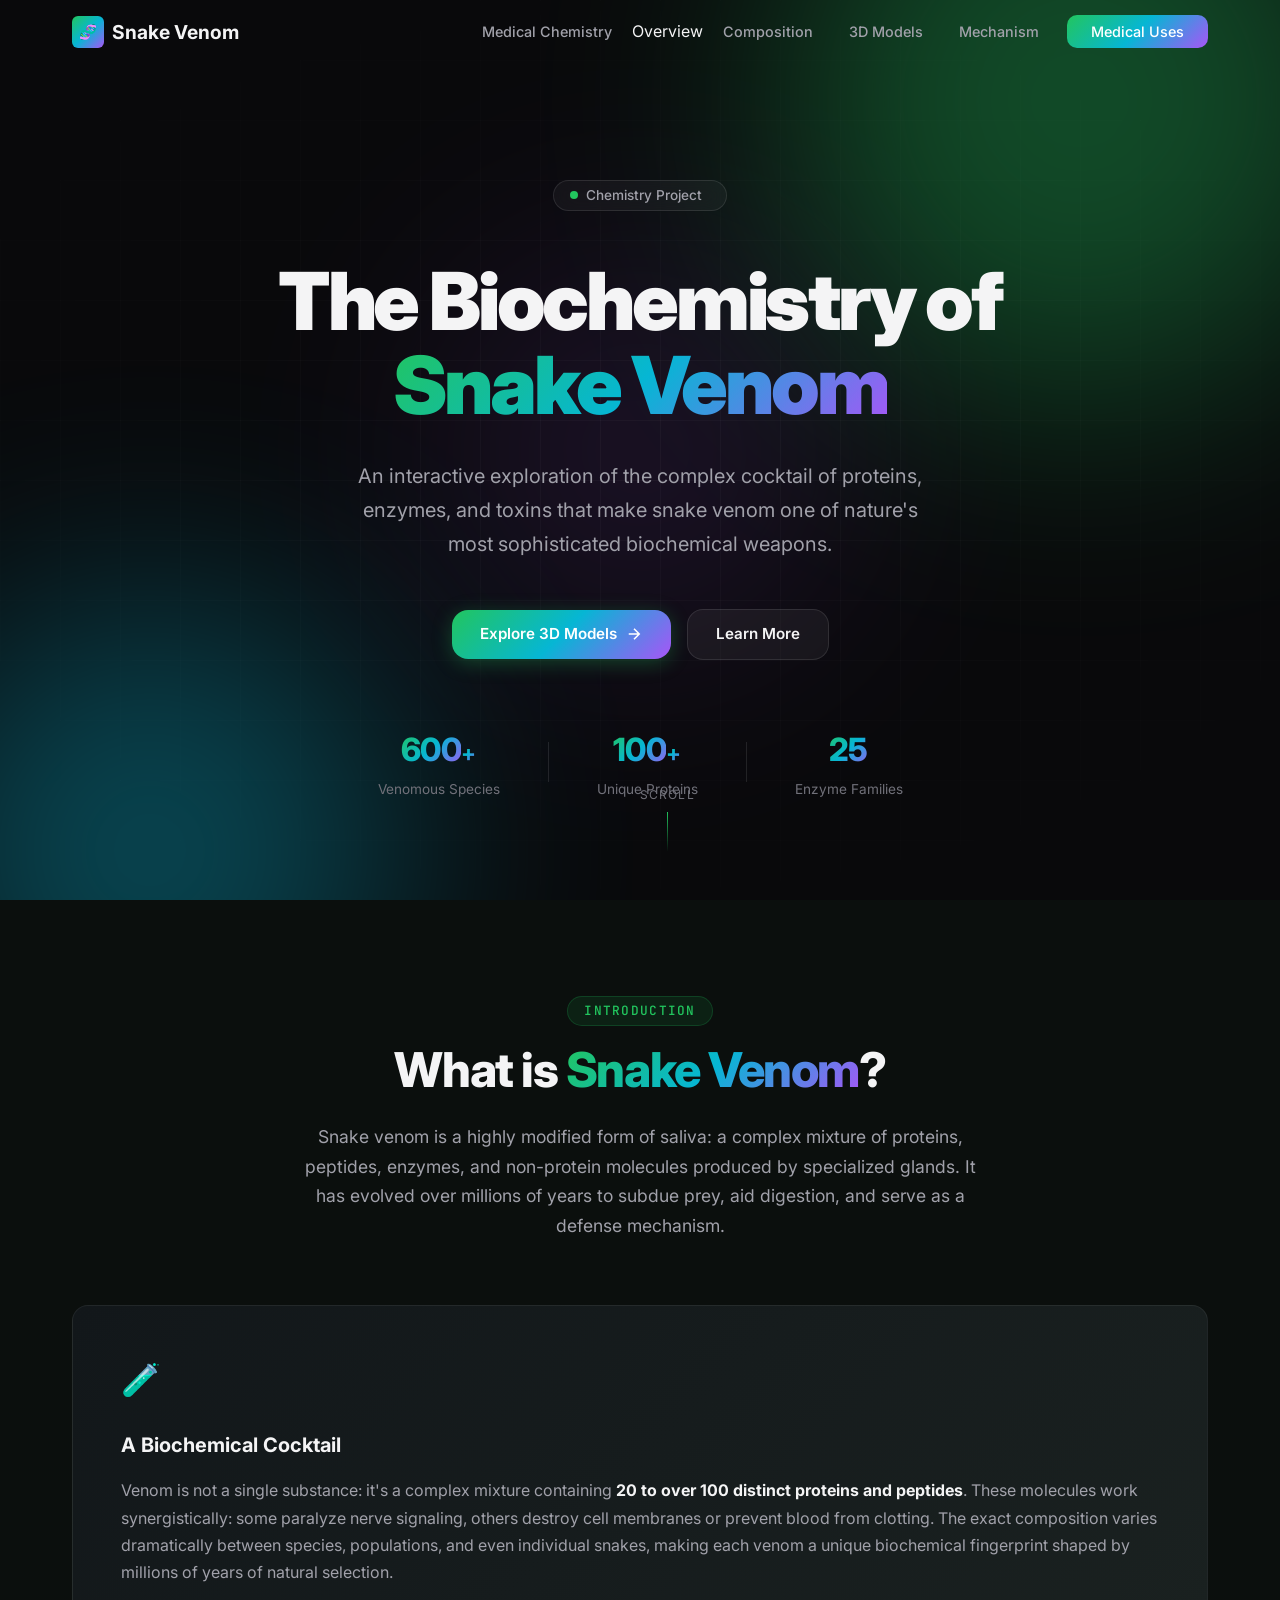
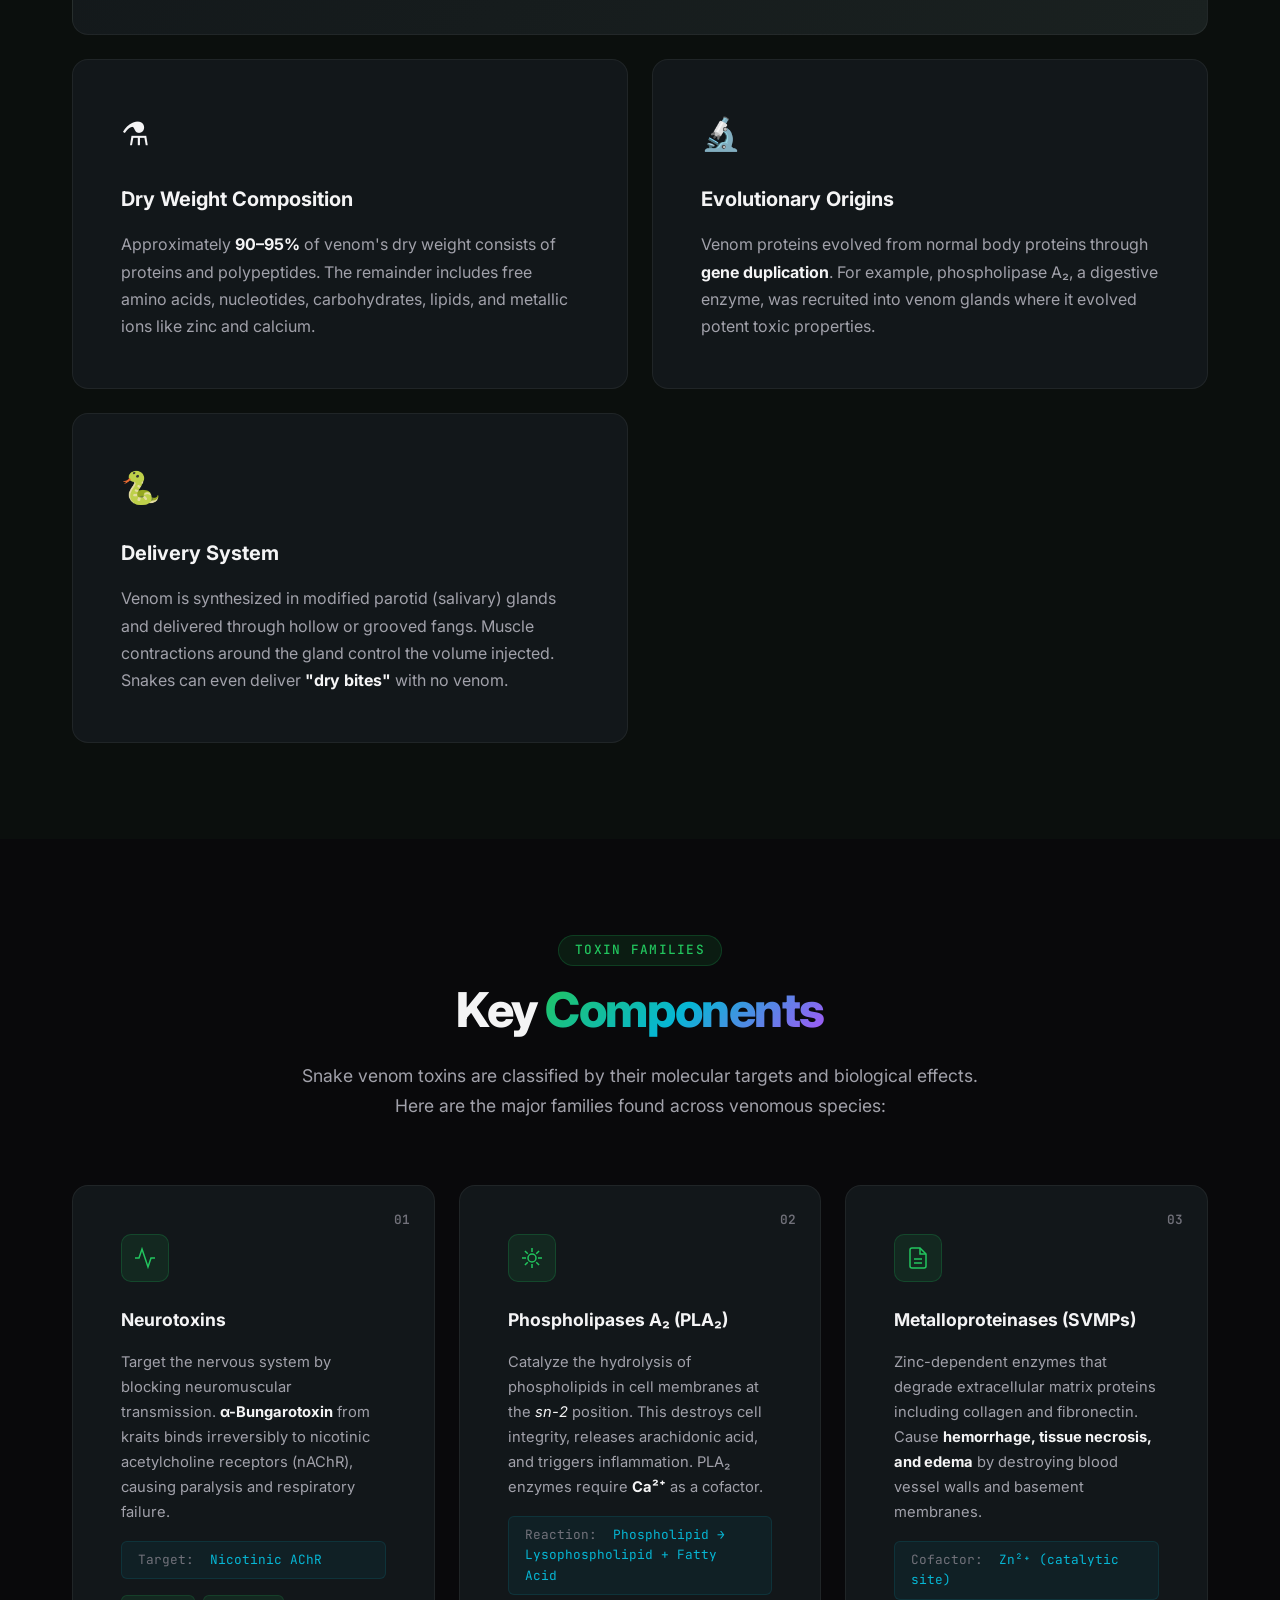
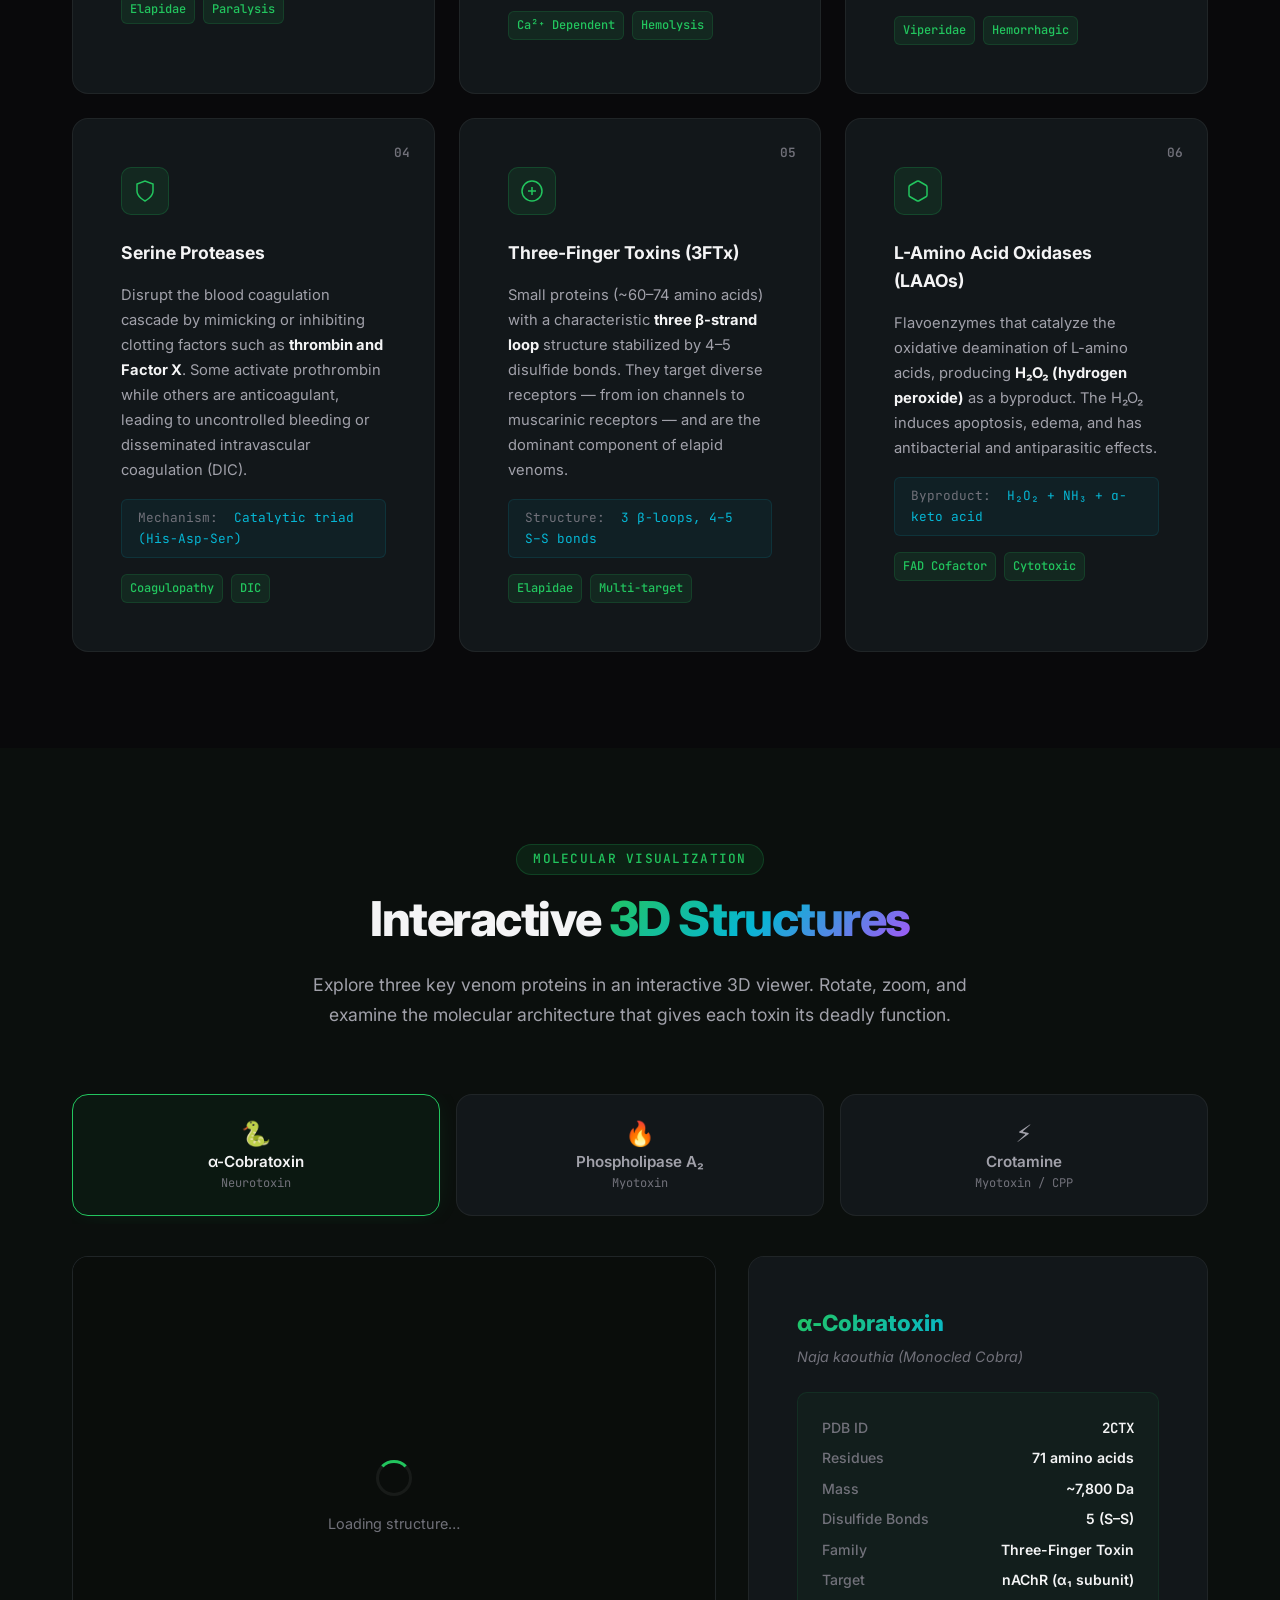
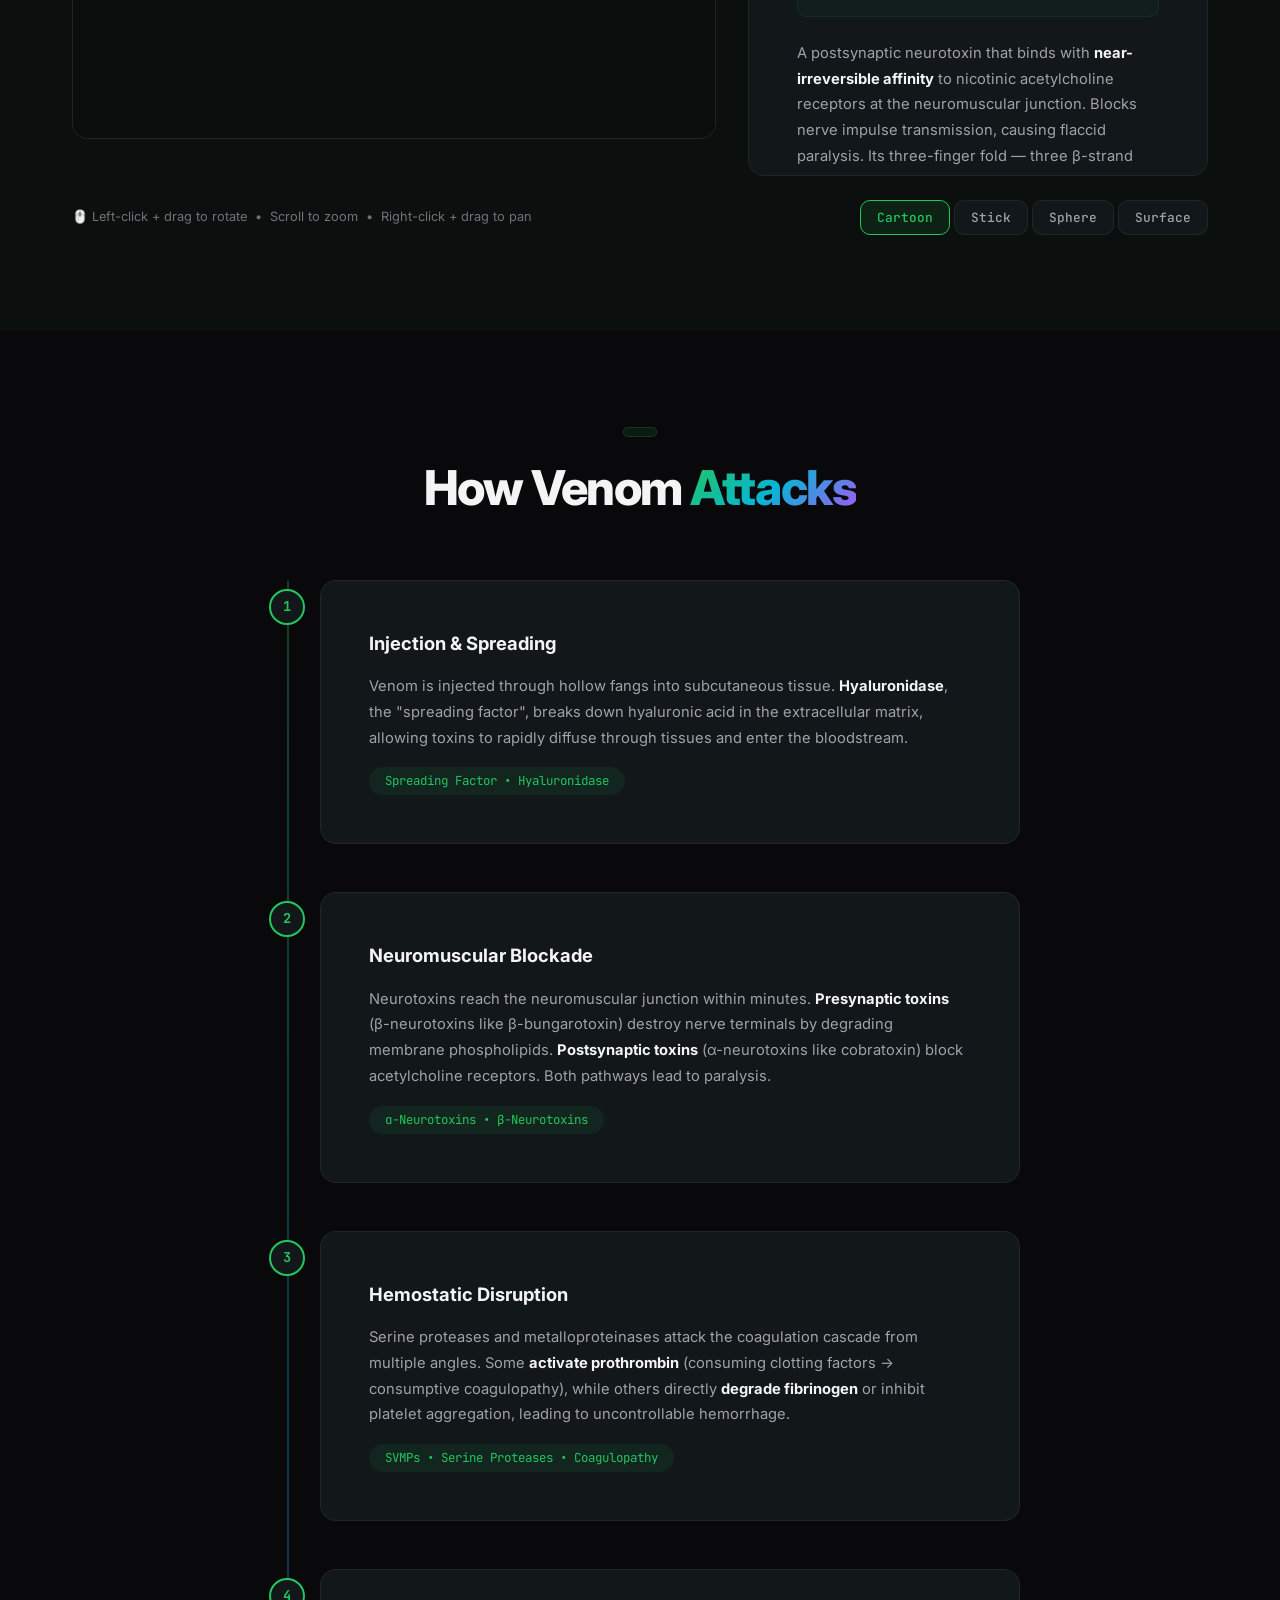
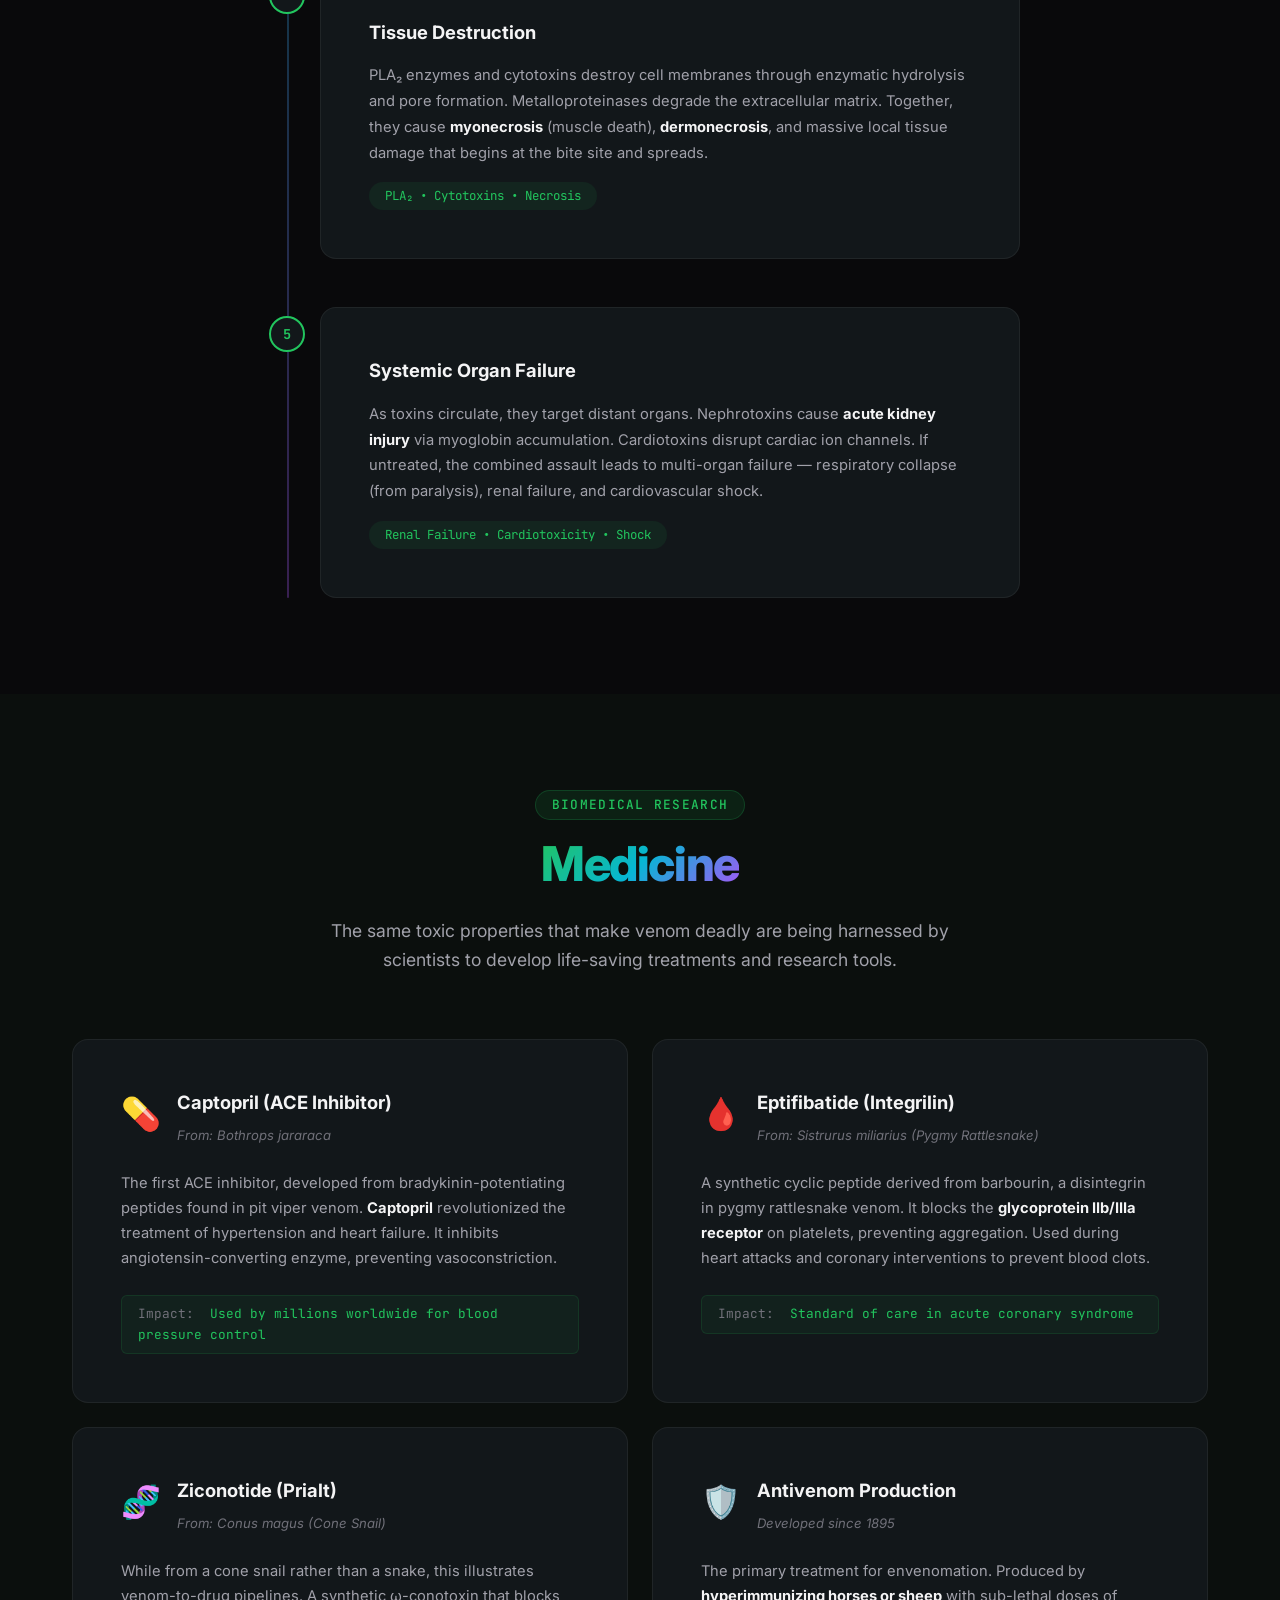
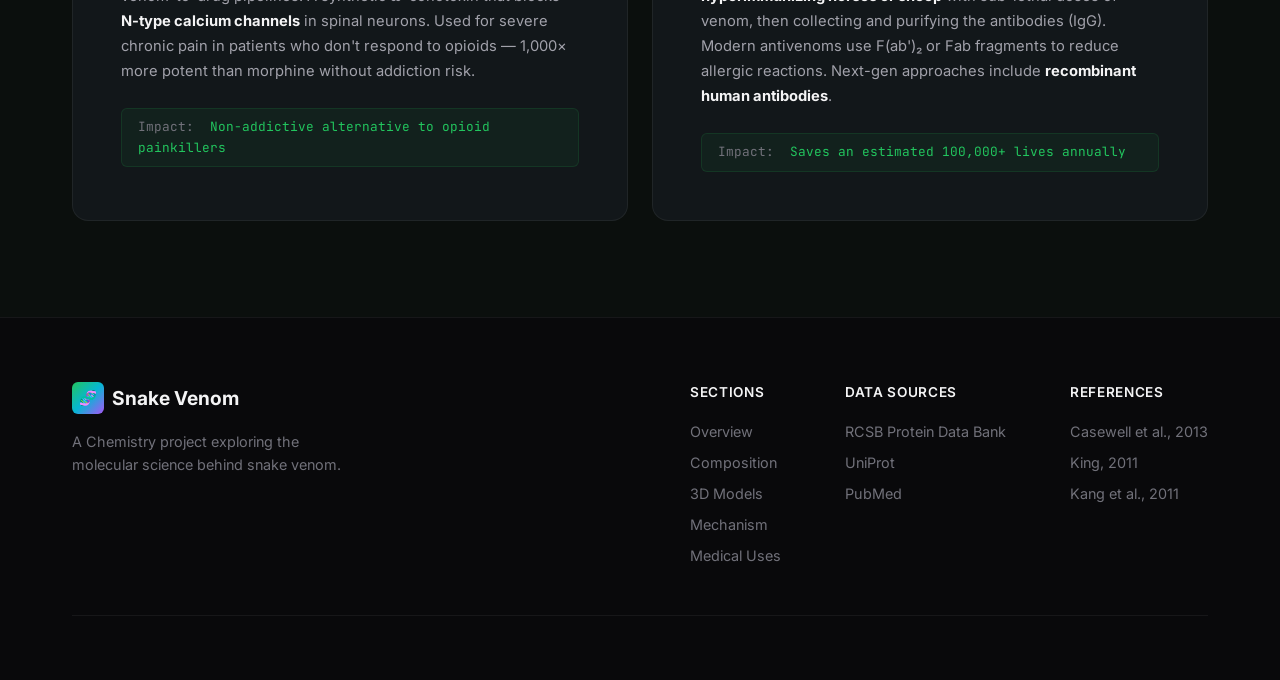
==== index.html @ 0970194c "Fix duplicate Overview link in navigation" ====
<!DOCTYPE html>
<html lang="en">
<head>
  <meta charset="UTF-8" />
  <meta name="viewport" content="width=device-width, initial-scale=1.0" />
  <title>Snake Venom — Biochemistry &amp; Molecular Structures</title>
  <meta name="description" content="An interactive chemistry showcase exploring the biochemistry, molecular structures, and medical applications of snake venom." />
  <link rel="preconnect" href="https://fonts.googleapis.com" />
  <link rel="preconnect" href="https://fonts.gstatic.com" crossorigin />
  <link href="https://fonts.googleapis.com/css2?family=Inter:wght@300;400;500;600;700;800;900&family=JetBrains+Mono:wght@400;500;600&display=swap" rel="stylesheet" />
  <link rel="stylesheet" href="styles.css" />
  <!-- 3Dmol.js for interactive molecular visualization -->
  <script src="https://3Dmol.org/build/3Dmol-min.js"></script>
</head>
<body>
  <!-- ======================== NAV ======================== -->
  <nav id="main-nav" class="nav">
    <div class="nav__inner container">
      <a href="#" class="nav__logo" id="nav-logo">
        <span class="nav__logo-icon">🧬</span>
        <span class="nav__logo-text">Snake Venom</span>
      </a>
      <ul class="nav__links" id="nav-links">
        <li><a href="medical.html" class="nav__link">Medical Chemistry</a></li>
        <li><a href="index.html">Overview</a></li>
        <li><a href="index.html/#composition" class="nav__link">Composition</a></li>
        <li><a href="index.html/#models" class="nav__link">3D Models</a></li>
        <li><a href="index.html/#mechanism" class="nav__link">Mechanism</a></li>
        <li><a href="index.html/#medicine" class="nav__link nav__link--cta">Medical Uses</a></li>
      </ul>
      <button class="nav__toggle" id="nav-toggle" aria-label="Toggle navigation">
        <span></span><span></span><span></span>
      </button>
    </div>
  </nav>

  <!-- ======================== HERO ======================== -->
  <header id="hero" class="hero">
    <div class="hero__bg">
      <div class="hero__orb hero__orb--1"></div>
      <div class="hero__orb hero__orb--2"></div>
      <div class="hero__orb hero__orb--3"></div>
      <div class="hero__grid"></div>
    </div>
    <div class="hero__content container">
      <div class="hero__badge" id="hero-badge">
        <span class="hero__badge-dot"></span>
        Chemistry Project
      </div>
      <h1 class="hero__title" id="hero-title">
        The Biochemistry of<br />
        <span class="hero__title--gradient">Snake Venom</span>
      </h1>
      <p class="hero__subtitle" id="hero-subtitle">
        An interactive exploration of the complex cocktail of proteins, enzymes, and toxins that make snake venom one of nature's most sophisticated biochemical weapons.
      </p>
      <div class="hero__actions" id="hero-actions">
        <a href="#models" class="btn btn--primary" id="hero-cta-primary">
          Explore 3D Models
          <svg class="btn__icon" viewBox="0 0 24 24" fill="none" stroke="currentColor" stroke-width="2"><path d="M5 12h14M12 5l7 7-7 7"/></svg>
        </a>
        <a href="#overview" class="btn btn--glass" id="hero-cta-secondary">
          Learn More
        </a>
      </div>
      <div class="hero__stats" id="hero-stats">
        <div class="hero__stat">
          <span class="hero__stat-value" data-count="600">0</span><span class="hero__stat-suffix">+</span>
          <span class="hero__stat-label">Venomous Species</span>
        </div>
        <div class="hero__stat-divider"></div>
        <div class="hero__stat">
          <span class="hero__stat-value" data-count="100">0</span><span class="hero__stat-suffix">+</span>
          <span class="hero__stat-label">Unique Proteins</span>
        </div>
        <div class="hero__stat-divider"></div>
        <div class="hero__stat">
          <span class="hero__stat-value" data-count="25">0</span>
          <span class="hero__stat-label">Enzyme Families</span>
        </div>
      </div>
    </div>
    <div class="hero__scroll" id="hero-scroll">
      <span>Scroll</span>
      <div class="hero__scroll-line"></div>
    </div>
  </header>

  <!-- ======================== OVERVIEW ======================== -->
  <section id="overview" class="overview section">
    <div class="container">
      <div class="section__header">
        <span class="section__label">Introduction</span>
        <h2 class="section__title">What is <span class="text--gradient">Snake Venom</span>?</h2>
        <p class="section__desc">
          Snake venom is a highly modified form of saliva: a complex mixture of proteins, peptides, enzymes, and non-protein molecules produced by specialized glands. It has evolved over millions of years to subdue prey, aid digestion, and serve as a defense mechanism.
        </p>
      </div>
      <div class="overview__grid">
        <div class="overview__card overview__card--main" id="overview-card-main">
          <div class="overview__card-icon">🧪</div>
          <h3>A Biochemical Cocktail</h3>
          <p>Venom is not a single substance: it's a complex mixture containing <strong>20 to over 100 distinct proteins and peptides</strong>. These molecules work synergistically: some paralyze nerve signaling, others destroy cell membranes or prevent blood from clotting. The exact composition varies dramatically between species, populations, and even individual snakes, making each venom a unique biochemical fingerprint shaped by millions of years of natural selection.</p>
        </div>
        <div class="overview__card" id="overview-card-1">
          <div class="overview__card-icon">⚗️</div>
          <h3>Dry Weight Composition</h3>
          <p>Approximately <strong>90–95%</strong> of venom's dry weight consists of proteins and polypeptides. The remainder includes free amino acids, nucleotides, carbohydrates, lipids, and metallic ions like zinc and calcium.</p>
        </div>
        <div class="overview__card" id="overview-card-2">
          <div class="overview__card-icon">🔬</div>
          <h3>Evolutionary Origins</h3>
          <p>Venom proteins evolved from normal body proteins through <strong>gene duplication</strong>. For example, phospholipase A₂, a digestive enzyme, was recruited into venom glands where it evolved potent toxic properties.</p>
        </div>
        <div class="overview__card" id="overview-card-3">
          <div class="overview__card-icon">🐍</div>
          <h3>Delivery System</h3>
          <p>Venom is synthesized in modified parotid (salivary) glands and delivered through hollow or grooved fangs. Muscle contractions around the gland control the volume injected. Snakes can even deliver <strong>"dry bites"</strong> with no venom.</p>
        </div>
      </div>
    </div>
  </section>

  <!-- ======================== COMPOSITION ======================== -->
  <section id="composition" class="composition section">
    <div class="container">
      <div class="section__header">
        <span class="section__label">Toxin Families</span>
        <h2 class="section__title">Key <span class="text--gradient">Components</span></h2>
        <p class="section__desc">
          Snake venom toxins are classified by their molecular targets and biological effects. Here are the major families found across venomous species:
        </p>
      </div>
      <div class="composition__grid">

        <div class="comp-card" id="comp-1">
          <div class="comp-card__number">01</div>
          <div class="comp-card__icon">
            <svg viewBox="0 0 24 24" fill="none" stroke="currentColor" stroke-width="1.5"><path d="M22 12h-4l-3 9L9 3l-3 9H2"/></svg>
          </div>
          <h3 class="comp-card__title">Neurotoxins</h3>
          <p class="comp-card__desc">Target the nervous system by blocking neuromuscular transmission. <strong>α-Bungarotoxin</strong> from kraits binds irreversibly to nicotinic acetylcholine receptors (nAChR), causing paralysis and respiratory failure.</p>
          <div class="comp-card__formula">
            <span class="formula-label">Target:</span> Nicotinic AChR
          </div>
          <div class="comp-card__tags">
            <span class="tag">Elapidae</span>
            <span class="tag">Paralysis</span>
          </div>
        </div>

        <div class="comp-card" id="comp-2">
          <div class="comp-card__number">02</div>
          <div class="comp-card__icon">
            <svg viewBox="0 0 24 24" fill="none" stroke="currentColor" stroke-width="1.5"><path d="M12 2v4M12 18v4M4.93 4.93l2.83 2.83M16.24 16.24l2.83 2.83M2 12h4M18 12h4M4.93 19.07l2.83-2.83M16.24 7.76l2.83-2.83"/><circle cx="12" cy="12" r="4"/></svg>
          </div>
          <h3 class="comp-card__title">Phospholipases A₂ (PLA₂)</h3>
          <p class="comp-card__desc">Catalyze the hydrolysis of phospholipids in cell membranes at the <em>sn-2</em> position. This destroys cell integrity, releases arachidonic acid, and triggers inflammation. PLA₂ enzymes require <strong>Ca²⁺</strong> as a cofactor.</p>
          <div class="comp-card__formula">
            <span class="formula-label">Reaction:</span> Phospholipid → Lysophospholipid + Fatty Acid
          </div>
          <div class="comp-card__tags">
            <span class="tag">Ca²⁺ Dependent</span>
            <span class="tag">Hemolysis</span>
          </div>
        </div>

        <div class="comp-card" id="comp-3">
          <div class="comp-card__number">03</div>
          <div class="comp-card__icon">
            <svg viewBox="0 0 24 24" fill="none" stroke="currentColor" stroke-width="1.5"><path d="M14 2H6a2 2 0 00-2 2v16a2 2 0 002 2h12a2 2 0 002-2V8z"/><polyline points="14 2 14 8 20 8"/><line x1="16" y1="13" x2="8" y2="13"/><line x1="16" y1="17" x2="8" y2="17"/></svg>
          </div>
          <h3 class="comp-card__title">Metalloproteinases (SVMPs)</h3>
          <p class="comp-card__desc">Zinc-dependent enzymes that degrade extracellular matrix proteins including collagen and fibronectin. Cause <strong>hemorrhage, tissue necrosis, and edema</strong> by destroying blood vessel walls and basement membranes.</p>
          <div class="comp-card__formula">
            <span class="formula-label">Cofactor:</span> Zn²⁺ (catalytic site)
          </div>
          <div class="comp-card__tags">
            <span class="tag">Viperidae</span>
            <span class="tag">Hemorrhagic</span>
          </div>
        </div>

        <div class="comp-card" id="comp-4">
          <div class="comp-card__number">04</div>
          <div class="comp-card__icon">
            <svg viewBox="0 0 24 24" fill="none" stroke="currentColor" stroke-width="1.5"><path d="M12 22s8-4 8-10V5l-8-3-8 3v7c0 6 8 10 8 10z"/></svg>
          </div>
          <h3 class="comp-card__title">Serine Proteases</h3>
          <p class="comp-card__desc">Disrupt the blood coagulation cascade by mimicking or inhibiting clotting factors such as <strong>thrombin and Factor X</strong>. Some activate prothrombin while others are anticoagulant, leading to uncontrolled bleeding or disseminated intravascular coagulation (DIC).</p>
          <div class="comp-card__formula">
            <span class="formula-label">Mechanism:</span> Catalytic triad (His-Asp-Ser)
          </div>
          <div class="comp-card__tags">
            <span class="tag">Coagulopathy</span>
            <span class="tag">DIC</span>
          </div>
        </div>

        <div class="comp-card" id="comp-5">
          <div class="comp-card__number">05</div>
          <div class="comp-card__icon">
            <svg viewBox="0 0 24 24" fill="none" stroke="currentColor" stroke-width="1.5"><circle cx="12" cy="12" r="10"/><path d="M8 12h8M12 8v8"/></svg>
          </div>
          <h3 class="comp-card__title">Three-Finger Toxins (3FTx)</h3>
          <p class="comp-card__desc">Small proteins (~60–74 amino acids) with a characteristic <strong>three β-strand loop</strong> structure stabilized by 4–5 disulfide bonds. They target diverse receptors — from ion channels to muscarinic receptors — and are the dominant component of elapid venoms.</p>
          <div class="comp-card__formula">
            <span class="formula-label">Structure:</span> 3 β-loops, 4–5 S–S bonds
          </div>
          <div class="comp-card__tags">
            <span class="tag">Elapidae</span>
            <span class="tag">Multi-target</span>
          </div>
        </div>

        <div class="comp-card" id="comp-6">
          <div class="comp-card__number">06</div>
          <div class="comp-card__icon">
            <svg viewBox="0 0 24 24" fill="none" stroke="currentColor" stroke-width="1.5"><path d="M21 16V8a2 2 0 00-1-1.73l-7-4a2 2 0 00-2 0l-7 4A2 2 0 003 8v8a2 2 0 001 1.73l7 4a2 2 0 002 0l7-4A2 2 0 0021 16z"/></svg>
          </div>
          <h3 class="comp-card__title">L-Amino Acid Oxidases (LAAOs)</h3>
          <p class="comp-card__desc">Flavoenzymes that catalyze the oxidative deamination of L-amino acids, producing <strong>H₂O₂ (hydrogen peroxide)</strong> as a byproduct. The H₂O₂ induces apoptosis, edema, and has antibacterial and antiparasitic effects.</p>
          <div class="comp-card__formula">
            <span class="formula-label">Byproduct:</span> H₂O₂ + NH₃ + α-keto acid
          </div>
          <div class="comp-card__tags">
            <span class="tag">FAD Cofactor</span>
            <span class="tag">Cytotoxic</span>
          </div>
        </div>

      </div>
    </div>
  </section>

  <!-- ======================== 3D MODELS ======================== -->
  <section id="models" class="models section">
    <div class="container">
      <div class="section__header">
        <span class="section__label">Molecular Visualization</span>
        <h2 class="section__title">Interactive <span class="text--gradient">3D Structures</span></h2>
        <p class="section__desc">
          Explore three key venom proteins in an interactive 3D viewer. Rotate, zoom, and examine the molecular architecture that gives each toxin its deadly function.
        </p>
      </div>

      <div class="models__tabs" id="model-tabs">
        <button class="models__tab active" data-model="cobratoxin" id="tab-cobratoxin">
          <span class="models__tab-icon">🐍</span>
          <span class="models__tab-name">α-Cobratoxin</span>
          <span class="models__tab-type">Neurotoxin</span>
        </button>
        <button class="models__tab" data-model="pla2" id="tab-pla2">
          <span class="models__tab-icon">🔥</span>
          <span class="models__tab-name">Phospholipase A₂</span>
          <span class="models__tab-type">Myotoxin</span>
        </button>
        <button class="models__tab" data-model="crotamine" id="tab-crotamine">
          <span class="models__tab-icon">⚡</span>
          <span class="models__tab-name">Crotamine</span>
          <span class="models__tab-type">Myotoxin / CPP</span>
        </button>
      </div>

      <div class="models__viewer-wrapper">
        <div class="models__viewer" id="models-viewer">
          <div class="models__canvas" id="model-canvas" style="width:100%; height:100%; position:relative;"></div>
          <div class="models__loading" id="model-loading">
            <div class="models__spinner"></div>
            <span>Loading structure…</span>
          </div>
        </div>

        <div class="models__info" id="models-info">
          <!-- Cobratoxin info (default) -->
          <div class="models__info-panel active" id="info-cobratoxin">
            <h3>α-Cobratoxin</h3>
            <p class="models__info-source">Naja kaouthia (Monocled Cobra)</p>
            <div class="models__info-detail">
              <div class="info-row"><span class="info-label">PDB ID</span><span class="info-value mono">2CTX</span></div>
              <div class="info-row"><span class="info-label">Residues</span><span class="info-value">71 amino acids</span></div>
              <div class="info-row"><span class="info-label">Mass</span><span class="info-value">~7,800 Da</span></div>
              <div class="info-row"><span class="info-label">Disulfide Bonds</span><span class="info-value">5 (S–S)</span></div>
              <div class="info-row"><span class="info-label">Family</span><span class="info-value">Three-Finger Toxin</span></div>
              <div class="info-row"><span class="info-label">Target</span><span class="info-value">nAChR (α₁ subunit)</span></div>
            </div>
            <p class="models__info-desc">
              A postsynaptic neurotoxin that binds with <strong>near-irreversible affinity</strong> to nicotinic acetylcholine receptors at the neuromuscular junction. Blocks nerve impulse transmission, causing flaccid paralysis. Its three-finger fold — three β-strand loops extending from a central core stabilized by 5 disulfide bridges — is a hallmark of elapid toxins.
            </p>
          </div>

          <!-- PLA2 info -->
          <div class="models__info-panel" id="info-pla2">
            <h3>Phospholipase A₂</h3>
            <p class="models__info-source">Daboia russelii (Russell's Viper)</p>
            <div class="models__info-detail">
              <div class="info-row"><span class="info-label">PDB ID</span><span class="info-value mono">1FB2</span></div>
              <div class="info-row"><span class="info-label">Residues</span><span class="info-value">~122 amino acids</span></div>
              <div class="info-row"><span class="info-label">Mass</span><span class="info-value">~13,500 Da</span></div>
              <div class="info-row"><span class="info-label">Cofactor</span><span class="info-value">Ca²⁺ ion</span></div>
              <div class="info-row"><span class="info-label">Family</span><span class="info-value">Group II PLA₂</span></div>
              <div class="info-row"><span class="info-label">Target</span><span class="info-value">Cell membranes (sn-2)</span></div>
            </div>
            <p class="models__info-desc">
              Catalyzes hydrolysis of the <em>sn-2</em> ester bond of glycerophospholipids. This destroys cell membrane integrity, releasing fatty acids and lysophospholipids. Requires a <strong>Ca²⁺ ion</strong> in its active site. Beyond membrane destruction, venom PLA₂ enzymes display neurotoxic, myotoxic, and anticoagulant activities through receptor-mediated mechanisms independent of catalysis.
            </p>
          </div>

          <!-- Crotamine info -->
          <div class="models__info-panel" id="info-crotamine">
            <h3>Crotamine</h3>
            <p class="models__info-source">Crotalus durissus (South American Rattlesnake)</p>
            <div class="models__info-detail">
              <div class="info-row"><span class="info-label">PDB ID</span><span class="info-value mono">1H5O</span></div>
              <div class="info-row"><span class="info-label">Residues</span><span class="info-value">42 amino acids</span></div>
              <div class="info-row"><span class="info-label">Mass</span><span class="info-value">~4,880 Da</span></div>
              <div class="info-row"><span class="info-label">Disulfide Bonds</span><span class="info-value">3 (S–S)</span></div>
              <div class="info-row"><span class="info-label">Family</span><span class="info-value">β-Defensin-like</span></div>
              <div class="info-row"><span class="info-label">Target</span><span class="info-value">Nav1.4 Na⁺ channels</span></div>
            </div>
            <p class="models__info-desc">
              A small, basic myotoxin (pI ~10.3) that targets voltage-gated sodium channels (Nav1.4) in skeletal muscle, causing <strong>spastic paralysis</strong> (distinct from the flaccid paralysis of neurotoxins). Structurally similar to β-defensins. Its highly cationic nature allows it to penetrate cell membranes, making it a natural <strong>cell-penetrating peptide (CPP)</strong> — now studied for drug delivery applications.
            </p>
          </div>
        </div>
      </div>

      <div class="models__controls" id="model-controls">
        <span class="models__hint">🖱️ Left-click + drag to rotate &nbsp;•&nbsp; Scroll to zoom &nbsp;•&nbsp; Right-click + drag to pan</span>
        <div class="models__style-btns">
          <button class="models__style-btn active" data-style="cartoon" id="style-cartoon">Cartoon</button>
          <button class="models__style-btn" data-style="stick" id="style-stick">Stick</button>
          <button class="models__style-btn" data-style="sphere" id="style-sphere">Sphere</button>
          <button class="models__style-btn" data-style="surface" id="style-surface">Surface</button>
        </div>
      </div>
    </div>
  </section>

  <!-- ======================== MECHANISM ======================== -->
  <section id="mechanism" class="mechanism section">
    <div class="container">
      <div class="section__header">
        <span class="section__label"></span>
        <h2 class="section__title">How Venom <span class="text--gradient">Attacks</span></h2>
        <p class="section__desc">
        </p>
      </div>
      <div class="mechanism__timeline">

        <div class="mechanism__step" id="mech-1">
          <div class="mechanism__step-marker">
            <span class="mechanism__step-num">1</span>
          </div>
          <div class="mechanism__step-content">
            <h3>Injection &amp; Spreading</h3>
            <p>Venom is injected through hollow fangs into subcutaneous tissue. <strong>Hyaluronidase</strong>, the "spreading factor", breaks down hyaluronic acid in the extracellular matrix, allowing toxins to rapidly diffuse through tissues and enter the bloodstream.</p>
            <div class="mechanism__step-tag">Spreading Factor • Hyaluronidase</div>
          </div>
        </div>

        <div class="mechanism__step" id="mech-2">
          <div class="mechanism__step-marker">
            <span class="mechanism__step-num">2</span>
          </div>
          <div class="mechanism__step-content">
            <h3>Neuromuscular Blockade</h3>
            <p>Neurotoxins reach the neuromuscular junction within minutes. <strong>Presynaptic toxins</strong> (β-neurotoxins like β-bungarotoxin) destroy nerve terminals by degrading membrane phospholipids. <strong>Postsynaptic toxins</strong> (α-neurotoxins like cobratoxin) block acetylcholine receptors. Both pathways lead to paralysis.</p>
            <div class="mechanism__step-tag">α-Neurotoxins • β-Neurotoxins</div>
          </div>
        </div>

        <div class="mechanism__step" id="mech-3">
          <div class="mechanism__step-marker">
            <span class="mechanism__step-num">3</span>
          </div>
          <div class="mechanism__step-content">
            <h3>Hemostatic Disruption</h3>
            <p>Serine proteases and metalloproteinases attack the coagulation cascade from multiple angles. Some <strong>activate prothrombin</strong> (consuming clotting factors → consumptive coagulopathy), while others directly <strong>degrade fibrinogen</strong> or inhibit platelet aggregation, leading to uncontrollable hemorrhage.</p>
            <div class="mechanism__step-tag">SVMPs • Serine Proteases • Coagulopathy</div>
          </div>
        </div>

        <div class="mechanism__step" id="mech-4">
          <div class="mechanism__step-marker">
            <span class="mechanism__step-num">4</span>
          </div>
          <div class="mechanism__step-content">
            <h3>Tissue Destruction</h3>
            <p>PLA₂ enzymes and cytotoxins destroy cell membranes through enzymatic hydrolysis and pore formation. Metalloproteinases degrade the extracellular matrix. Together, they cause <strong>myonecrosis</strong> (muscle death), <strong>dermonecrosis</strong>, and massive local tissue damage that begins at the bite site and spreads.</p>
            <div class="mechanism__step-tag">PLA₂ • Cytotoxins • Necrosis</div>
          </div>
        </div>

        <div class="mechanism__step" id="mech-5">
          <div class="mechanism__step-marker">
            <span class="mechanism__step-num">5</span>
          </div>
          <div class="mechanism__step-content">
            <h3>Systemic Organ Failure</h3>
            <p>As toxins circulate, they target distant organs. Nephrotoxins cause <strong>acute kidney injury</strong> via myoglobin accumulation. Cardiotoxins disrupt cardiac ion channels. If untreated, the combined assault leads to multi-organ failure — respiratory collapse (from paralysis), renal failure, and cardiovascular shock.</p>
            <div class="mechanism__step-tag">Renal Failure • Cardiotoxicity • Shock</div>
          </div>
        </div>

      </div>
    </div>
  </section>

  <!-- ======================== MEDICAL APPLICATIONS ======================== -->
  <section id="medicine" class="medicine section">
    <div class="container">
      <div class="section__header">
        <span class="section__label">Biomedical Research</span>
        <h2 class="section__title"><span class="text--gradient">Medicine</span></h2>
        <p class="section__desc">
          The same toxic properties that make venom deadly are being harnessed by scientists to develop life-saving treatments and research tools.
        </p>
      </div>
      <div class="medicine__grid">

        <div class="medicine__card" id="med-1">
          <div class="medicine__card-header">
            <span class="medicine__card-emoji">💊</span>
            <div>
              <h3>Captopril (ACE Inhibitor)</h3>
              <span class="medicine__card-origin">From: Bothrops jararaca</span>
            </div>
          </div>
          <p>The first ACE inhibitor, developed from bradykinin-potentiating peptides found in pit viper venom. <strong>Captopril</strong> revolutionized the treatment of hypertension and heart failure. It inhibits angiotensin-converting enzyme, preventing vasoconstriction.</p>
          <div class="medicine__card-impact">
            <span class="impact-label">Impact:</span> Used by millions worldwide for blood pressure control
          </div>
        </div>

        <div class="medicine__card" id="med-2">
          <div class="medicine__card-header">
            <span class="medicine__card-emoji">🩸</span>
            <div>
              <h3>Eptifibatide (Integrilin)</h3>
              <span class="medicine__card-origin">From: Sistrurus miliarius (Pygmy Rattlesnake)</span>
            </div>
          </div>
          <p>A synthetic cyclic peptide derived from barbourin, a disintegrin in pygmy rattlesnake venom. It blocks the <strong>glycoprotein IIb/IIIa receptor</strong> on platelets, preventing aggregation. Used during heart attacks and coronary interventions to prevent blood clots.</p>
          <div class="medicine__card-impact">
            <span class="impact-label">Impact:</span> Standard of care in acute coronary syndrome
          </div>
        </div>

        <div class="medicine__card" id="med-3">
          <div class="medicine__card-header">
            <span class="medicine__card-emoji">🧬</span>
            <div>
              <h3>Ziconotide (Prialt)</h3>
              <span class="medicine__card-origin">From: Conus magus (Cone Snail)</span>
            </div>
          </div>
          <p>While from a cone snail rather than a snake, this illustrates venom-to-drug pipelines. A synthetic ω-conotoxin that blocks <strong>N-type calcium channels</strong> in spinal neurons. Used for severe chronic pain in patients who don't respond to opioids — 1,000× more potent than morphine without addiction risk.</p>
          <div class="medicine__card-impact">
            <span class="impact-label">Impact:</span> Non-addictive alternative to opioid painkillers
          </div>
        </div>

        <div class="medicine__card" id="med-4">
          <div class="medicine__card-header">
            <span class="medicine__card-emoji">🛡️</span>
            <div>
              <h3>Antivenom Production</h3>
              <span class="medicine__card-origin">Developed since 1895</span>
            </div>
          </div>
          <p>The primary treatment for envenomation. Produced by <strong>hyperimmunizing horses or sheep</strong> with sub-lethal doses of venom, then collecting and purifying the antibodies (IgG). Modern antivenoms use F(ab')₂ or Fab fragments to reduce allergic reactions. Next-gen approaches include <strong>recombinant human antibodies</strong>.</p>
          <div class="medicine__card-impact">
            <span class="impact-label">Impact:</span> Saves an estimated 100,000+ lives annually
          </div>
        </div>

      </div>
    </div>
  </section>

  <!-- ======================== REFERENCES / FOOTER ======================== -->
  <footer id="footer" class="footer">
    <div class="container">
      <div class="footer__inner">
        <div class="footer__brand">
          <a href="#" class="nav__logo">
            <span class="nav__logo-icon">🧬</span>
            <span class="nav__logo-text">Snake Venom</span>
          </a>
          <p class="footer__tagline">A Chemistry project exploring the molecular science behind snake venom.</p>
        </div>
        <div class="footer__links">
          <div class="footer__col">
            <h4>Sections</h4>
            <a href="#overview">Overview</a>
            <a href="#composition">Composition</a>
            <a href="#models">3D Models</a>
            <a href="#mechanism">Mechanism</a>
            <a href="#medicine">Medical Uses</a>
          </div>
          <div class="footer__col">
            <h4>Data Sources</h4>
            <a href="https://www.rcsb.org/" target="_blank" rel="noopener">RCSB Protein Data Bank</a>
            <a href="https://www.uniprot.org/" target="_blank" rel="noopener">UniProt</a>
            <a href="https://pubmed.ncbi.nlm.nih.gov/" target="_blank" rel="noopener">PubMed</a>
          </div>
          <div class="footer__col">
            <h4>References</h4>
            <a href="https://doi.org/10.1146/annurev-biochem-011510-135646" target="_blank" rel="noopener">Casewell et al., 2013</a>
            <a href="https://doi.org/10.1038/nrd3011" target="_blank" rel="noopener">King, 2011</a>
            <a href="https://doi.org/10.1016/j.toxicon.2009.11.004" target="_blank" rel="noopener">Kang et al., 2011</a>
          </div>
        </div>
      </div>
      <div class="footer__bottom">
        
      </div>
    </div>
  </footer>

  <script src="script.js"></script>
</body>
</html>
---- styles.css ----
/* ===========================
   DESIGN TOKENS & RESET
   =========================== */
:root {
  /* Colors — venomous green / toxic palette */
  --c-bg:        #09090b;
  --c-bg-alt:    #0b0f0d;
  --c-surface:   #12171a;
  --c-surface-2: #1a2120;
  --c-border:    rgba(255,255,255,0.06);
  --c-border-2:  rgba(255,255,255,0.1);
  --c-text:      #f4f4f5;
  --c-text-2:    #a1a1aa;
  --c-text-3:    #71717a;

  /* Accent gradient — toxic green / teal / emerald */
  --g-accent: linear-gradient(135deg, #22c55e, #06b6d4, #a855f7);
  --g-accent-hover: linear-gradient(135deg, #4ade80, #22d3ee, #c084fc);
  --c-accent:    #22c55e;
  --c-accent-2:  #06b6d4;
  --c-accent-3:  #a855f7;

  /* Typography */
  --ff-sans:  'Inter', system-ui, -apple-system, sans-serif;
  --ff-mono:  'JetBrains Mono', 'SF Mono', 'Fira Code', monospace;

  /* Spacing */
  --space-xs: 0.25rem;
  --space-sm: 0.5rem;
  --space-md: 1rem;
  --space-lg: 1.5rem;
  --space-xl: 2rem;
  --space-2xl: 3rem;
  --space-3xl: 4rem;
  --space-4xl: 6rem;

  /* Border radius */
  --r-sm: 6px;
  --r-md: 10px;
  --r-lg: 16px;
  --r-xl: 24px;
  --r-full: 9999px;

  /* Transitions */
  --t-fast:  150ms cubic-bezier(0.4,0,0.2,1);
  --t-base:  250ms cubic-bezier(0.4,0,0.2,1);
  --t-slow:  400ms cubic-bezier(0.4,0,0.2,1);

  /* Shadows */
  --shadow-glow: 0 0 80px -20px rgba(34,197,94,0.25);
  --shadow-card: 0 4px 24px rgba(0,0,0,0.3);
}

*,*::before,*::after {
  margin: 0;
  padding: 0;
  box-sizing: border-box;
}

html {
  scroll-behavior: smooth;
  font-size: 16px;
}

body {
  font-family: var(--ff-sans);
  background: var(--c-bg);
  color: var(--c-text);
  line-height: 1.6;
  -webkit-font-smoothing: antialiased;
  -moz-osx-font-smoothing: grayscale;
  overflow-x: hidden;
}

a {
  color: inherit;
  text-decoration: none;
}

img { max-width: 100%; display: block; }

ul { list-style: none; }

/* ===========================
   UTILITY CLASSES
   =========================== */
.container {
  width: 100%;
  max-width: 1200px;
  margin: 0 auto;
  padding: 0 var(--space-xl);
}

.text--gradient {
  background: var(--g-accent);
  -webkit-background-clip: text;
  -webkit-text-fill-color: transparent;
  background-clip: text;
}

.section {
  padding: var(--space-4xl) 0;
  position: relative;
}

.section__header {
  text-align: center;
  max-width: 680px;
  margin: 0 auto var(--space-3xl);
}

.section__label {
  display: inline-block;
  font-family: var(--ff-mono);
  font-size: 0.8rem;
  font-weight: 500;
  letter-spacing: 0.1em;
  text-transform: uppercase;
  color: var(--c-accent);
  margin-bottom: var(--space-md);
  padding: var(--space-xs) var(--space-md);
  background: rgba(34,197,94,0.1);
  border: 1px solid rgba(34,197,94,0.2);
  border-radius: var(--r-full);
}

.section__title {
  font-size: clamp(2rem, 5vw, 3rem);
  font-weight: 800;
  line-height: 1.15;
  letter-spacing: -0.03em;
  margin-bottom: var(--space-lg);
}

.section__desc {
  font-size: 1.1rem;
  color: var(--c-text-2);
  line-height: 1.7;
}

.mono { font-family: var(--ff-mono); }

/* ===========================
   BUTTONS
   =========================== */
.btn {
  display: inline-flex;
  align-items: center;
  gap: var(--space-sm);
  padding: 0.75rem 1.75rem;
  font-family: var(--ff-sans);
  font-size: 0.95rem;
  font-weight: 600;
  border-radius: var(--r-lg);
  border: none;
  cursor: pointer;
  transition: all var(--t-base);
  text-decoration: none;
  position: relative;
  overflow: hidden;
}

.btn__icon {
  width: 18px;
  height: 18px;
  transition: transform var(--t-base);
}

.btn:hover .btn__icon {
  transform: translateX(4px);
}

.btn--primary {
  background: var(--g-accent);
  color: white;
  box-shadow: 0 4px 20px rgba(34,197,94,0.3);
}

.btn--primary:hover {
  background: var(--g-accent-hover);
  box-shadow: 0 6px 30px rgba(34,197,94,0.45);
  transform: translateY(-2px);
}

.btn--glass {
  background: rgba(255,255,255,0.05);
  color: var(--c-text);
  border: 1px solid var(--c-border-2);
  backdrop-filter: blur(12px);
}

.btn--glass:hover {
  background: rgba(255,255,255,0.1);
  border-color: rgba(255,255,255,0.2);
  transform: translateY(-2px);
}

/* ===========================
   NAVIGATION
   =========================== */
.nav {
  position: fixed;
  top: 0;
  left: 0;
  right: 0;
  z-index: 1000;
  padding: var(--space-md) 0;
  transition: all var(--t-base);
}

.nav--scrolled {
  background: rgba(9,9,11,0.85);
  backdrop-filter: blur(20px) saturate(1.5);
  border-bottom: 1px solid var(--c-border);
  padding: var(--space-sm) 0;
}

.nav__inner {
  display: flex;
  align-items: center;
  justify-content: space-between;
}

.nav__logo {
  display: flex;
  align-items: center;
  gap: var(--space-sm);
  font-weight: 700;
  font-size: 1.2rem;
  z-index: 10;
}

.nav__logo-icon {
  display: inline-flex;
  align-items: center;
  justify-content: center;
  width: 32px;
  height: 32px;
  background: var(--g-accent);
  border-radius: var(--r-sm);
  font-size: 0.9rem;
}

.nav__links {
  display: flex;
  align-items: center;
  gap: var(--space-xs);
}

.nav__link {
  padding: var(--space-sm) var(--space-md);
  font-size: 0.9rem;
  font-weight: 500;
  color: var(--c-text-2);
  border-radius: var(--r-md);
  transition: all var(--t-fast);
}

.nav__link:hover {
  color: var(--c-text);
  background: rgba(255,255,255,0.05);
}

.nav__link--cta {
  background: var(--g-accent);
  color: white !important;
  padding: var(--space-sm) var(--space-lg);
  margin-left: var(--space-sm);
}

.nav__link--cta:hover {
  background: var(--g-accent-hover);
  box-shadow: 0 4px 16px rgba(34,197,94,0.4);
}

.nav__toggle {
  display: none;
  flex-direction: column;
  gap: 5px;
  background: none;
  border: none;
  cursor: pointer;
  padding: var(--space-sm);
  z-index: 10;
}

.nav__toggle span {
  display: block;
  width: 22px;
  height: 2px;
  background: var(--c-text);
  border-radius: 2px;
  transition: all var(--t-base);
}

/* ===========================
   HERO
   =========================== */
.hero {
  min-height: 100vh;
  display: flex;
  align-items: center;
  justify-content: center;
  position: relative;
  overflow: hidden;
  padding-top: 80px;
}

.hero__bg {
  position: absolute;
  inset: 0;
  z-index: 0;
}

.hero__orb {
  position: absolute;
  border-radius: 50%;
  filter: blur(120px);
  opacity: 0.35;
  animation: float 8s ease-in-out infinite;
}

.hero__orb--1 {
  width: 600px;
  height: 600px;
  background: #22c55e;
  top: -200px;
  right: -100px;
  animation-delay: 0s;
}

.hero__orb--2 {
  width: 500px;
  height: 500px;
  background: #06b6d4;
  bottom: -200px;
  left: -100px;
  animation-delay: -3s;
}

.hero__orb--3 {
  width: 400px;
  height: 400px;
  background: #a855f7;
  top: 50%;
  left: 50%;
  transform: translate(-50%, -50%);
  animation-delay: -5s;
  opacity: 0.12;
}

.hero__grid {
  position: absolute;
  inset: 0;
  background-image:
    linear-gradient(rgba(255,255,255,0.03) 1px, transparent 1px),
    linear-gradient(90deg, rgba(255,255,255,0.03) 1px, transparent 1px);
  background-size: 60px 60px;
  mask-image: radial-gradient(ellipse 70% 60% at 50% 50%, black, transparent);
}

@keyframes float {
  0%, 100% { transform: translate(0, 0) scale(1); }
  33% { transform: translate(30px, -30px) scale(1.05); }
  66% { transform: translate(-20px, 20px) scale(0.95); }
}

.hero__content {
  position: relative;
  z-index: 1;
  text-align: center;
  max-width: 800px;
}

.hero__badge {
  display: inline-flex;
  align-items: center;
  gap: var(--space-sm);
  padding: var(--space-xs) var(--space-lg) var(--space-xs) var(--space-md);
  background: rgba(255,255,255,0.04);
  border: 1px solid var(--c-border-2);
  border-radius: var(--r-full);
  font-size: 0.85rem;
  font-weight: 500;
  color: var(--c-text-2);
  margin-bottom: var(--space-2xl);
  backdrop-filter: blur(12px);
  animation: fadeInUp 0.8s ease-out;
}

.hero__badge-dot {
  width: 8px;
  height: 8px;
  background: #22c55e;
  border-radius: 50%;
  animation: pulse-dot 2s ease-in-out infinite;
}

@keyframes pulse-dot {
  0%, 100% { opacity: 1; }
  50% { opacity: 0.4; }
}

.hero__title {
  font-size: clamp(2.8rem, 8vw, 5rem);
  font-weight: 900;
  line-height: 1.05;
  letter-spacing: -0.04em;
  margin-bottom: var(--space-xl);
  animation: fadeInUp 0.8s ease-out 0.15s both;
}

.hero__title--gradient {
  background: var(--g-accent);
  -webkit-background-clip: text;
  -webkit-text-fill-color: transparent;
  background-clip: text;
}

.hero__subtitle {
  font-size: clamp(1.05rem, 2vw, 1.25rem);
  color: var(--c-text-2);
  max-width: 600px;
  margin: 0 auto var(--space-2xl);
  line-height: 1.7;
  animation: fadeInUp 0.8s ease-out 0.3s both;
}

.hero__actions {
  display: flex;
  align-items: center;
  justify-content: center;
  gap: var(--space-md);
  margin-bottom: var(--space-3xl);
  animation: fadeInUp 0.8s ease-out 0.45s both;
}

.hero__stats {
  display: flex;
  align-items: center;
  justify-content: center;
  gap: var(--space-2xl);
  animation: fadeInUp 0.8s ease-out 0.6s both;
}

.hero__stat { text-align: center; }

.hero__stat-value {
  display: inline;
  font-size: 2rem;
  font-weight: 800;
  letter-spacing: -0.02em;
  background: var(--g-accent);
  -webkit-background-clip: text;
  -webkit-text-fill-color: transparent;
  background-clip: text;
}

.hero__stat-suffix {
  font-size: 1.4rem;
  font-weight: 700;
  background: var(--g-accent);
  -webkit-background-clip: text;
  -webkit-text-fill-color: transparent;
  background-clip: text;
}

.hero__stat-label {
  display: block;
  font-size: 0.85rem;
  color: var(--c-text-3);
  margin-top: var(--space-xs);
}

.hero__stat-divider {
  width: 1px;
  height: 40px;
  background: var(--c-border-2);
}

.hero__scroll {
  position: absolute;
  bottom: var(--space-2xl);
  left: 50%;
  transform: translateX(-50%);
  display: flex;
  flex-direction: column;
  align-items: center;
  gap: var(--space-sm);
  font-size: 0.75rem;
  color: var(--c-text-3);
  letter-spacing: 0.1em;
  text-transform: uppercase;
  animation: fadeInUp 0.8s ease-out 0.8s both;
}

.hero__scroll-line {
  width: 1px;
  height: 40px;
  background: linear-gradient(to bottom, var(--c-accent), transparent);
  animation: scroll-line 2s ease-in-out infinite;
}

@keyframes scroll-line {
  0% { transform: scaleY(0); transform-origin: top; }
  50% { transform: scaleY(1); transform-origin: top; }
  50.1% { transform: scaleY(1); transform-origin: bottom; }
  100% { transform: scaleY(0); transform-origin: bottom; }
}

@keyframes fadeInUp {
  from { opacity: 0; transform: translateY(30px); }
  to   { opacity: 1; transform: translateY(0); }
}

/* ===========================
   OVERVIEW (ABOUT)
   =========================== */
.overview {
  background: var(--c-bg-alt);
}

.overview__grid {
  display: grid;
  grid-template-columns: repeat(2, 1fr);
  gap: var(--space-lg);
}

.overview__card {
  background: var(--c-surface);
  border: 1px solid var(--c-border);
  border-radius: var(--r-lg);
  padding: var(--space-2xl);
  transition: all var(--t-base);
  position: relative;
  overflow: hidden;
}

.overview__card::before {
  content: '';
  position: absolute;
  top: 0;
  left: 0;
  right: 0;
  height: 2px;
  background: var(--g-accent);
  opacity: 0;
  transition: opacity var(--t-base);
}

.overview__card:hover {
  border-color: var(--c-border-2);
  transform: translateY(-4px);
  box-shadow: var(--shadow-card);
}

.overview__card:hover::before {
  opacity: 1;
}

.overview__card--main {
  grid-column: span 2;
  background: linear-gradient(135deg, var(--c-surface), var(--c-surface-2));
}

.overview__card-icon {
  font-size: 2rem;
  margin-bottom: var(--space-lg);
}

.overview__card h3 {
  font-size: 1.25rem;
  font-weight: 700;
  margin-bottom: var(--space-md);
}

.overview__card p {
  color: var(--c-text-2);
  line-height: 1.7;
}

.overview__card strong {
  color: var(--c-text);
}

/* ===========================
   COMPOSITION (FEATURES)
   =========================== */
.composition__grid {
  display: grid;
  grid-template-columns: repeat(3, 1fr);
  gap: var(--space-lg);
}

.comp-card {
  background: var(--c-surface);
  border: 1px solid var(--c-border);
  border-radius: var(--r-lg);
  padding: var(--space-2xl);
  position: relative;
  transition: all var(--t-slow);
  overflow: hidden;
}

.comp-card::after {
  content: '';
  position: absolute;
  inset: 0;
  background: radial-gradient(600px circle at var(--mouse-x, 50%) var(--mouse-y, 50%), rgba(34,197,94,0.06), transparent 40%);
  opacity: 0;
  transition: opacity var(--t-base);
}

.comp-card:hover::after { opacity: 1; }

.comp-card:hover {
  border-color: rgba(34,197,94,0.2);
  transform: translateY(-6px);
  box-shadow: var(--shadow-glow);
}

.comp-card__number {
  position: absolute;
  top: var(--space-lg);
  right: var(--space-lg);
  font-family: var(--ff-mono);
  font-size: 0.8rem;
  color: var(--c-text-3);
  font-weight: 600;
}

.comp-card__icon {
  width: 48px;
  height: 48px;
  display: flex;
  align-items: center;
  justify-content: center;
  background: rgba(34,197,94,0.1);
  border: 1px solid rgba(34,197,94,0.2);
  border-radius: var(--r-md);
  margin-bottom: var(--space-lg);
  color: var(--c-accent);
}

.comp-card__icon svg {
  width: 24px;
  height: 24px;
}

.comp-card__title {
  font-size: 1.1rem;
  font-weight: 700;
  margin-bottom: var(--space-md);
  position: relative;
  z-index: 1;
}

.comp-card__desc {
  font-size: 0.92rem;
  color: var(--c-text-2);
  line-height: 1.7;
  margin-bottom: var(--space-md);
  position: relative;
  z-index: 1;
}

.comp-card__desc strong,
.comp-card__desc em {
  color: var(--c-text);
}

.comp-card__formula {
  font-family: var(--ff-mono);
  font-size: 0.8rem;
  color: var(--c-accent-2);
  padding: var(--space-sm) var(--space-md);
  background: rgba(6,182,212,0.06);
  border: 1px solid rgba(6,182,212,0.12);
  border-radius: var(--r-sm);
  margin-bottom: var(--space-md);
  position: relative;
  z-index: 1;
}

.formula-label {
  color: var(--c-text-3);
  margin-right: var(--space-sm);
}

.comp-card__tags {
  display: flex;
  gap: var(--space-sm);
  position: relative;
  z-index: 1;
}

.tag {
  font-family: var(--ff-mono);
  font-size: 0.75rem;
  font-weight: 500;
  padding: var(--space-xs) var(--space-sm);
  background: rgba(34,197,94,0.1);
  border: 1px solid rgba(34,197,94,0.15);
  border-radius: var(--r-sm);
  color: var(--c-accent);
}

/* ===========================
   3D MODELS SECTION
   =========================== */
.models {
  background: var(--c-bg-alt);
}

.models__tabs {
  display: flex;
  gap: var(--space-md);
  margin-bottom: var(--space-xl);
  overflow-x: auto;
  padding-bottom: var(--space-sm);
}

.models__tab {
  display: flex;
  flex-direction: column;
  align-items: center;
  gap: var(--space-xs);
  padding: var(--space-lg) var(--space-xl);
  background: var(--c-surface);
  border: 1px solid var(--c-border);
  border-radius: var(--r-lg);
  cursor: pointer;
  transition: all var(--t-base);
  flex: 1;
  min-width: 180px;
  font-family: var(--ff-sans);
  color: var(--c-text-2);
}

.models__tab:hover {
  border-color: var(--c-border-2);
  background: var(--c-surface-2);
}

.models__tab.active {
  border-color: var(--c-accent);
  background: rgba(34,197,94,0.05);
  color: var(--c-text);
  box-shadow: 0 0 30px -10px rgba(34,197,94,0.2);
}

.models__tab-icon {
  font-size: 1.5rem;
}

.models__tab-name {
  font-weight: 600;
  font-size: 0.95rem;
}

.models__tab-type {
  font-family: var(--ff-mono);
  font-size: 0.75rem;
  color: var(--c-text-3);
}

.models__viewer-wrapper {
  display: grid;
  grid-template-columns: 1.4fr 1fr;
  gap: var(--space-xl);
  margin-bottom: var(--space-lg);
}

.models__viewer {
  position: relative;
  background: var(--c-surface);
  border: 1px solid var(--c-border);
  border-radius: var(--r-lg);
  overflow: hidden;
  aspect-ratio: 4/3;
  min-height: 420px;
}

.models__canvas {
  background: #0a0e0c;
}

.models__loading {
  position: absolute;
  inset: 0;
  display: flex;
  flex-direction: column;
  align-items: center;
  justify-content: center;
  gap: var(--space-md);
  background: rgba(10,14,12,0.9);
  color: var(--c-text-3);
  font-size: 0.9rem;
  z-index: 5;
  transition: opacity var(--t-base);
}

.models__loading.hidden {
  opacity: 0;
  pointer-events: none;
}

.models__spinner {
  width: 36px;
  height: 36px;
  border: 3px solid var(--c-border);
  border-top-color: var(--c-accent);
  border-radius: 50%;
  animation: spin 0.8s linear infinite;
}

@keyframes spin {
  to { transform: rotate(360deg); }
}

.models__info {
  background: var(--c-surface);
  border: 1px solid var(--c-border);
  border-radius: var(--r-lg);
  padding: var(--space-2xl);
  overflow-y: auto;
  max-height: 520px;
}

.models__info-panel {
  display: none;
}

.models__info-panel.active {
  display: block;
}

.models__info-panel h3 {
  font-size: 1.4rem;
  font-weight: 800;
  margin-bottom: var(--space-xs);
  background: var(--g-accent);
  -webkit-background-clip: text;
  -webkit-text-fill-color: transparent;
  background-clip: text;
}

.models__info-source {
  font-style: italic;
  font-size: 0.9rem;
  color: var(--c-text-3);
  margin-bottom: var(--space-lg);
}

.models__info-detail {
  display: flex;
  flex-direction: column;
  gap: var(--space-sm);
  margin-bottom: var(--space-lg);
  padding: var(--space-lg);
  background: rgba(34,197,94,0.04);
  border: 1px solid rgba(34,197,94,0.1);
  border-radius: var(--r-md);
}

.info-row {
  display: flex;
  justify-content: space-between;
  font-size: 0.88rem;
}

.info-label {
  color: var(--c-text-3);
  font-weight: 500;
}

.info-value {
  color: var(--c-text);
  font-weight: 600;
}

.models__info-desc {
  font-size: 0.92rem;
  color: var(--c-text-2);
  line-height: 1.75;
}

.models__info-desc strong {
  color: var(--c-text);
}

.models__controls {
  display: flex;
  align-items: center;
  justify-content: space-between;
  gap: var(--space-md);
  flex-wrap: wrap;
}

.models__hint {
  font-size: 0.8rem;
  color: var(--c-text-3);
}

.models__style-btns {
  display: flex;
  gap: var(--space-xs);
}

.models__style-btn {
  padding: var(--space-sm) var(--space-md);
  font-family: var(--ff-mono);
  font-size: 0.8rem;
  font-weight: 500;
  background: var(--c-surface);
  border: 1px solid var(--c-border);
  border-radius: var(--r-md);
  color: var(--c-text-2);
  cursor: pointer;
  transition: all var(--t-fast);
}

.models__style-btn:hover {
  border-color: var(--c-border-2);
  color: var(--c-text);
}

.models__style-btn.active {
  background: rgba(34,197,94,0.1);
  border-color: var(--c-accent);
  color: var(--c-accent);
}

/* ===========================
   MECHANISM (TIMELINE)
   =========================== */
.mechanism__timeline {
  position: relative;
  max-width: 760px;
  margin: 0 auto;
  padding-left: 60px;
}

.mechanism__timeline::before {
  content: '';
  position: absolute;
  top: 0;
  left: 27px;
  width: 2px;
  height: 100%;
  background: linear-gradient(to bottom, var(--c-accent), var(--c-accent-2), var(--c-accent-3));
  opacity: 0.3;
  border-radius: var(--r-full);
}

.mechanism__step {
  position: relative;
  margin-bottom: var(--space-2xl);
}

.mechanism__step:last-child {
  margin-bottom: 0;
}

.mechanism__step-marker {
  position: absolute;
  left: -60px;
  top: 0;
  width: 54px;
  height: 54px;
  display: flex;
  align-items: center;
  justify-content: center;
}

.mechanism__step-num {
  width: 36px;
  height: 36px;
  display: flex;
  align-items: center;
  justify-content: center;
  background: var(--c-surface);
  border: 2px solid var(--c-accent);
  border-radius: 50%;
  font-family: var(--ff-mono);
  font-size: 0.85rem;
  font-weight: 700;
  color: var(--c-accent);
  position: relative;
  z-index: 1;
}

.mechanism__step-content {
  background: var(--c-surface);
  border: 1px solid var(--c-border);
  border-radius: var(--r-lg);
  padding: var(--space-2xl);
  transition: all var(--t-base);
}

.mechanism__step-content:hover {
  border-color: var(--c-border-2);
  transform: translateX(6px);
  box-shadow: var(--shadow-card);
}

.mechanism__step-content h3 {
  font-size: 1.15rem;
  font-weight: 700;
  margin-bottom: var(--space-md);
}

.mechanism__step-content p {
  font-size: 0.92rem;
  color: var(--c-text-2);
  line-height: 1.75;
  margin-bottom: var(--space-md);
}

.mechanism__step-content p strong {
  color: var(--c-text);
}

.mechanism__step-tag {
  font-family: var(--ff-mono);
  font-size: 0.78rem;
  color: var(--c-accent);
  padding: var(--space-xs) var(--space-md);
  background: rgba(34,197,94,0.08);
  border-radius: var(--r-full);
  display: inline-block;
}

/* ===========================
   MEDICAL APPLICATIONS
   =========================== */
.medicine {
  background: var(--c-bg-alt);
}

.medicine__grid {
  display: grid;
  grid-template-columns: repeat(2, 1fr);
  gap: var(--space-lg);
}

.medicine__card {
  background: var(--c-surface);
  border: 1px solid var(--c-border);
  border-radius: var(--r-lg);
  padding: var(--space-2xl);
  transition: all var(--t-base);
  position: relative;
  overflow: hidden;
}

.medicine__card::before {
  content: '';
  position: absolute;
  top: 0;
  left: 0;
  right: 0;
  height: 2px;
  background: var(--g-accent);
  opacity: 0;
  transition: opacity var(--t-base);
}

.medicine__card:hover {
  border-color: var(--c-border-2);
  transform: translateY(-4px);
  box-shadow: var(--shadow-card);
}

.medicine__card:hover::before {
  opacity: 1;
}

.medicine__card-header {
  display: flex;
  align-items: flex-start;
  gap: var(--space-md);
  margin-bottom: var(--space-lg);
}

.medicine__card-emoji {
  font-size: 2rem;
  flex-shrink: 0;
}

.medicine__card-header h3 {
  font-size: 1.15rem;
  font-weight: 700;
  margin-bottom: var(--space-xs);
}

.medicine__card-origin {
  font-size: 0.82rem;
  color: var(--c-text-3);
  font-style: italic;
}

.medicine__card p {
  font-size: 0.92rem;
  color: var(--c-text-2);
  line-height: 1.7;
  margin-bottom: var(--space-lg);
}

.medicine__card p strong {
  color: var(--c-text);
}

.medicine__card-impact {
  font-family: var(--ff-mono);
  font-size: 0.8rem;
  padding: var(--space-sm) var(--space-md);
  background: rgba(34,197,94,0.06);
  border: 1px solid rgba(34,197,94,0.12);
  border-radius: var(--r-sm);
  color: var(--c-accent);
}

.impact-label {
  color: var(--c-text-3);
  margin-right: var(--space-sm);
}

/* ===========================
   FOOTER
   =========================== */
.footer {
  background: var(--c-bg);
  border-top: 1px solid var(--c-border);
  padding: var(--space-3xl) 0 var(--space-xl);
}

.footer__inner {
  display: flex;
  justify-content: space-between;
  gap: var(--space-3xl);
  padding-bottom: var(--space-2xl);
  border-bottom: 1px solid var(--c-border);
  margin-bottom: var(--space-xl);
}

.footer__tagline {
  color: var(--c-text-3);
  font-size: 0.9rem;
  margin-top: var(--space-md);
  max-width: 280px;
}

.footer__links {
  display: flex;
  gap: var(--space-3xl);
}

.footer__col {
  display: flex;
  flex-direction: column;
  gap: var(--space-sm);
}

.footer__col h4 {
  font-size: 0.85rem;
  font-weight: 600;
  text-transform: uppercase;
  letter-spacing: 0.05em;
  color: var(--c-text);
  margin-bottom: var(--space-sm);
}

.footer__col a {
  font-size: 0.9rem;
  color: var(--c-text-3);
  transition: color var(--t-fast);
}

.footer__col a:hover {
  color: var(--c-text);
}

.footer__bottom {
  text-align: center;
}

.footer__bottom p {
  font-size: 0.85rem;
  color: var(--c-text-3);
}

/* ===========================
   SCROLL REVEAL
   =========================== */
.reveal {
  opacity: 0;
  transform: translateY(40px);
  transition: opacity 0.8s cubic-bezier(0.4,0,0.2,1), transform 0.8s cubic-bezier(0.4,0,0.2,1);
}

.reveal--visible {
  opacity: 1;
  transform: translateY(0);
}

/* ===========================
   RESPONSIVE
   =========================== */
@media (max-width: 1024px) {
  .composition__grid {
    grid-template-columns: repeat(2, 1fr);
  }
  .models__viewer-wrapper {
    grid-template-columns: 1fr;
  }
  .models__info {
    max-height: none;
  }
}

@media (max-width: 768px) {
  .nav__links {
    position: fixed;
    top: 0;
    left: 0;
    right: 0;
    bottom: 0;
    background: rgba(9,9,11,0.98);
    backdrop-filter: blur(20px);
    flex-direction: column;
    align-items: center;
    justify-content: center;
    gap: var(--space-lg);
    opacity: 0;
    pointer-events: none;
    transition: opacity var(--t-base);
  }

  .nav__links.active {
    opacity: 1;
    pointer-events: all;
  }

  .nav__link { font-size: 1.2rem; }
  .nav__link--cta { margin-left: 0; margin-top: var(--space-md); }
  .nav__toggle { display: flex; }

  .hero__stats { gap: var(--space-xl); }

  .overview__grid {
    grid-template-columns: 1fr;
  }

  .overview__card--main {
    grid-column: span 1;
  }

  .composition__grid {
    grid-template-columns: 1fr;
  }

  .models__tabs {
    flex-direction: column;
  }

  .models__tab {
    flex-direction: row;
    gap: var(--space-md);
    min-width: auto;
  }

  .mechanism__timeline {
    padding-left: 50px;
  }

  .mechanism__step-marker {
    left: -50px;
  }

  .medicine__grid {
    grid-template-columns: 1fr;
  }

  .hero__actions {
    flex-direction: column;
  }

  .footer__inner {
    flex-direction: column;
    gap: var(--space-2xl);
  }

  .footer__links {
    gap: var(--space-2xl);
    flex-wrap: wrap;
  }

  .models__controls {
    flex-direction: column;
    align-items: flex-start;
  }
}

@media (max-width: 480px) {
  .hero__title {
    font-size: 2.4rem;
  }

  .hero__stats {
    flex-direction: column;
    gap: var(--space-lg);
  }

  .hero__stat-divider {
    width: 40px;
    height: 1px;
  }

  .mechanism__timeline {
    padding-left: 40px;
  }

  .mechanism__step-marker {
    left: -40px;
  }

  .mechanism__step-num {
    width: 28px;
    height: 28px;
    font-size: 0.75rem;
  }
}
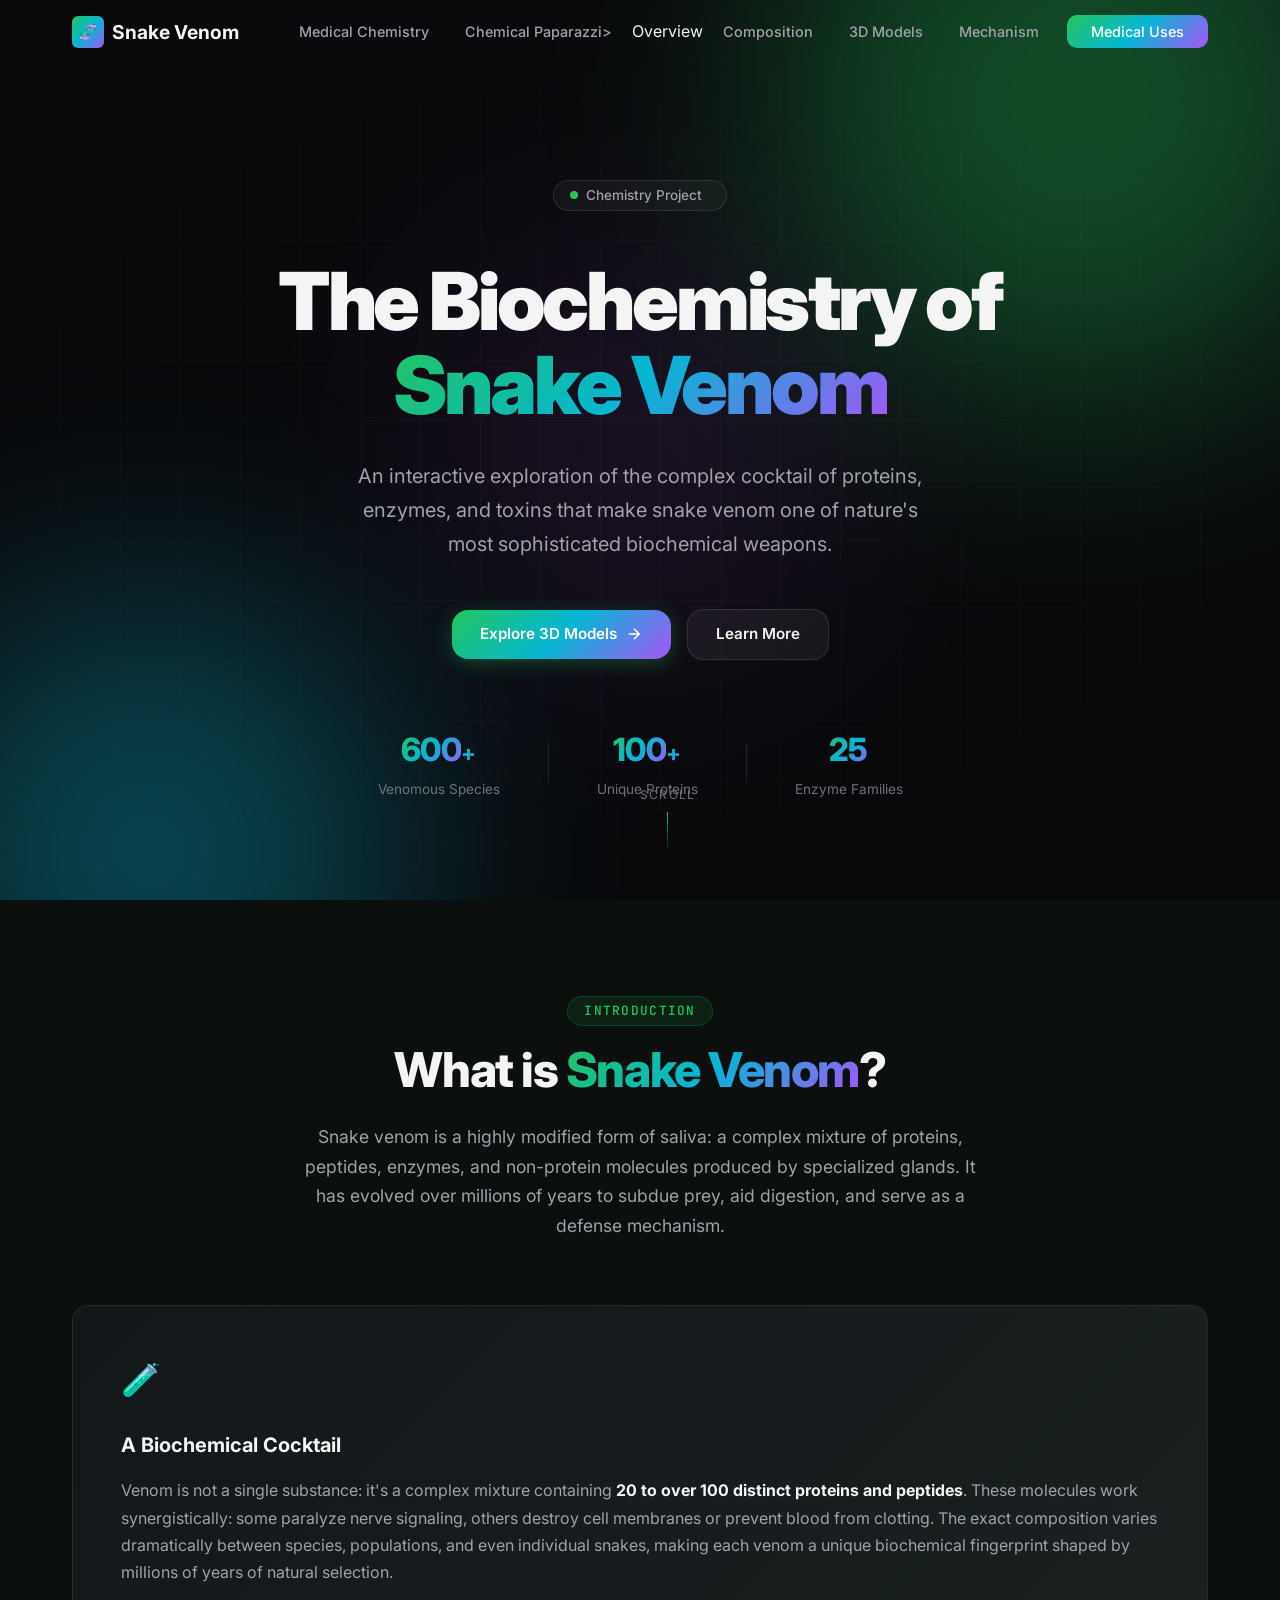
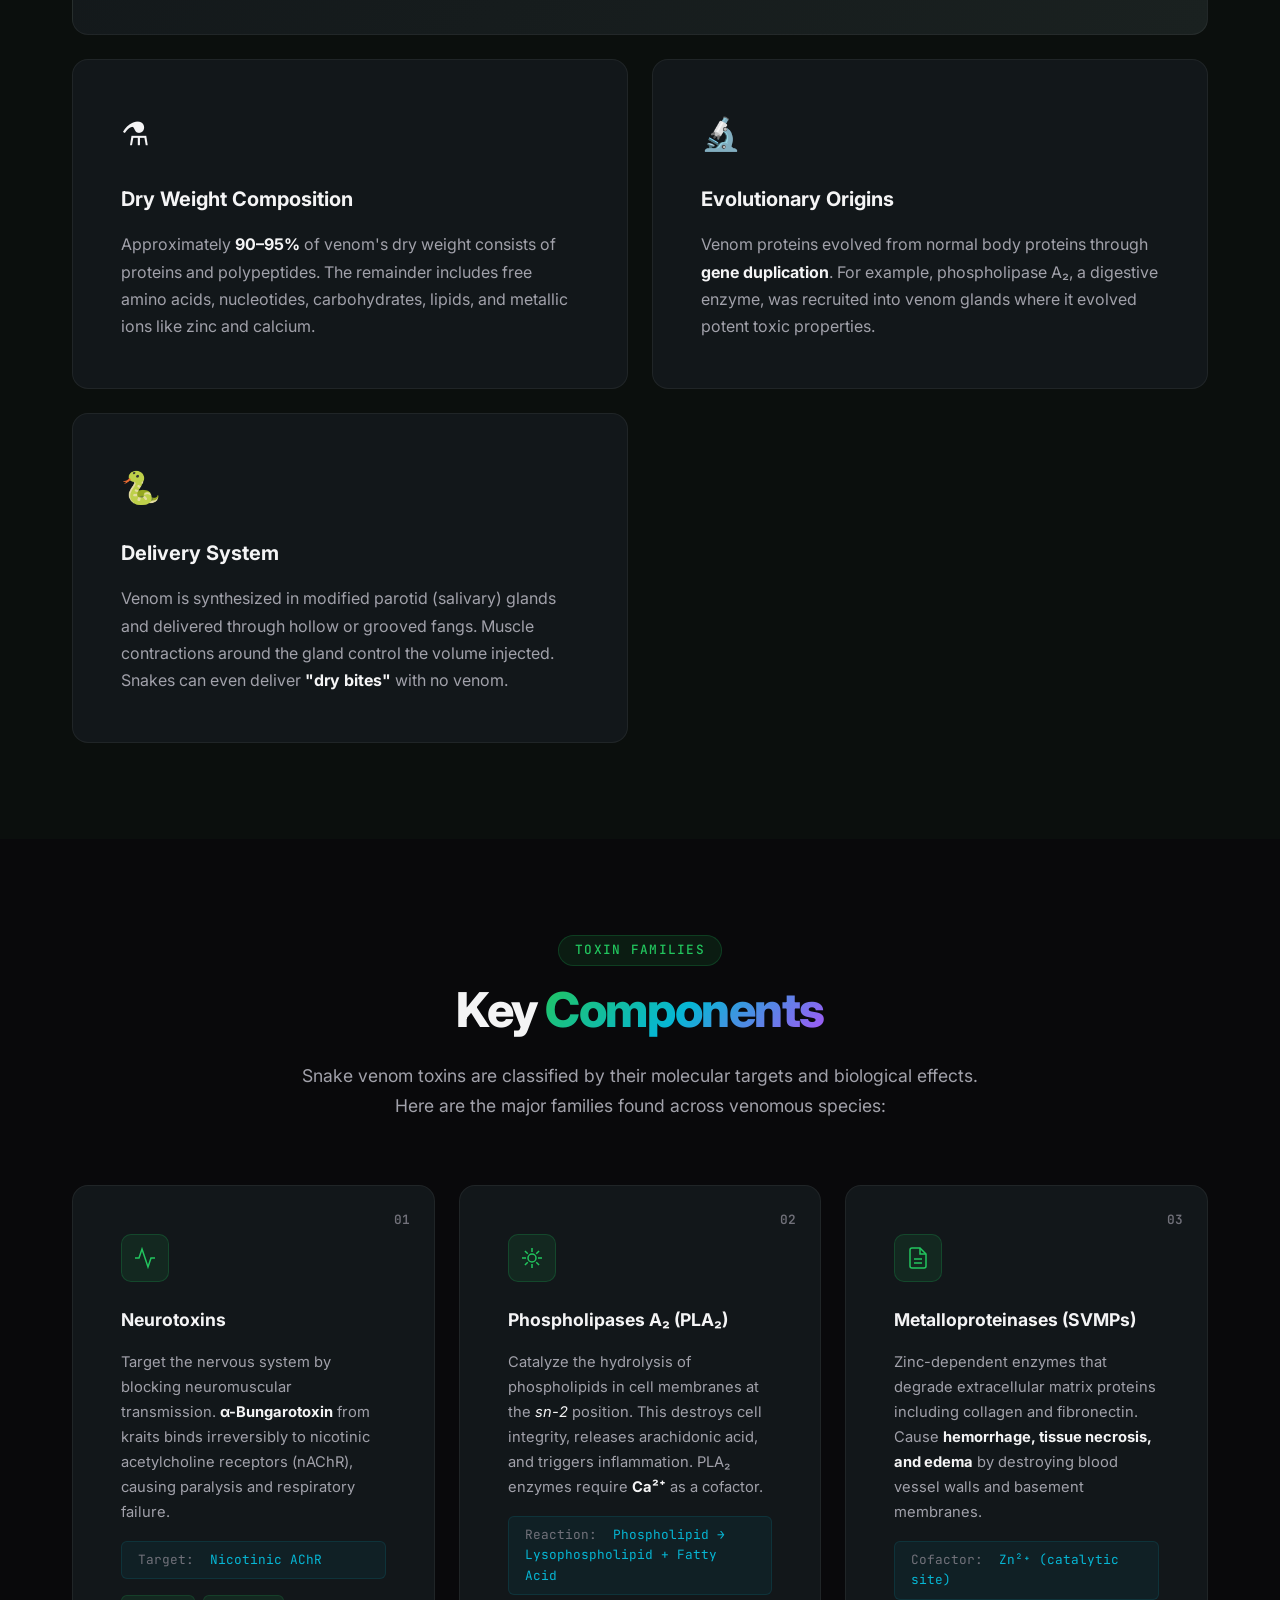
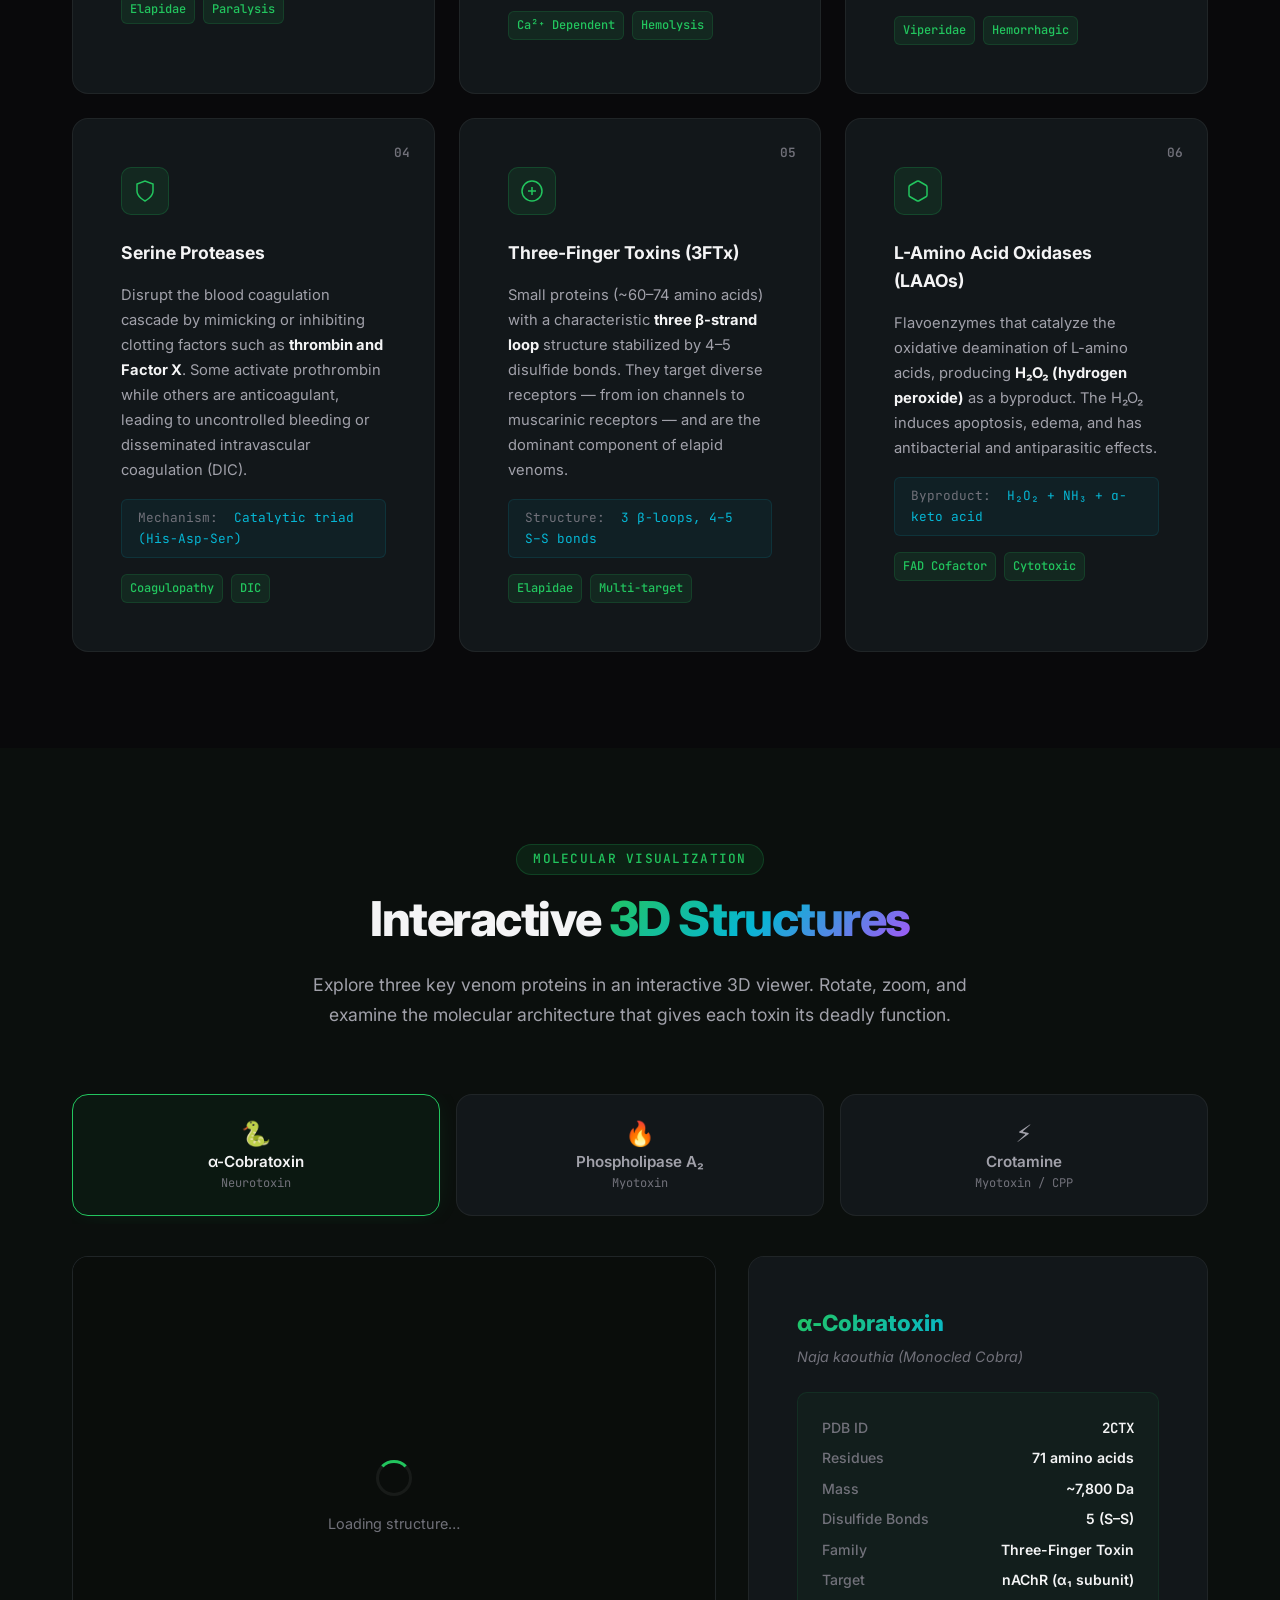
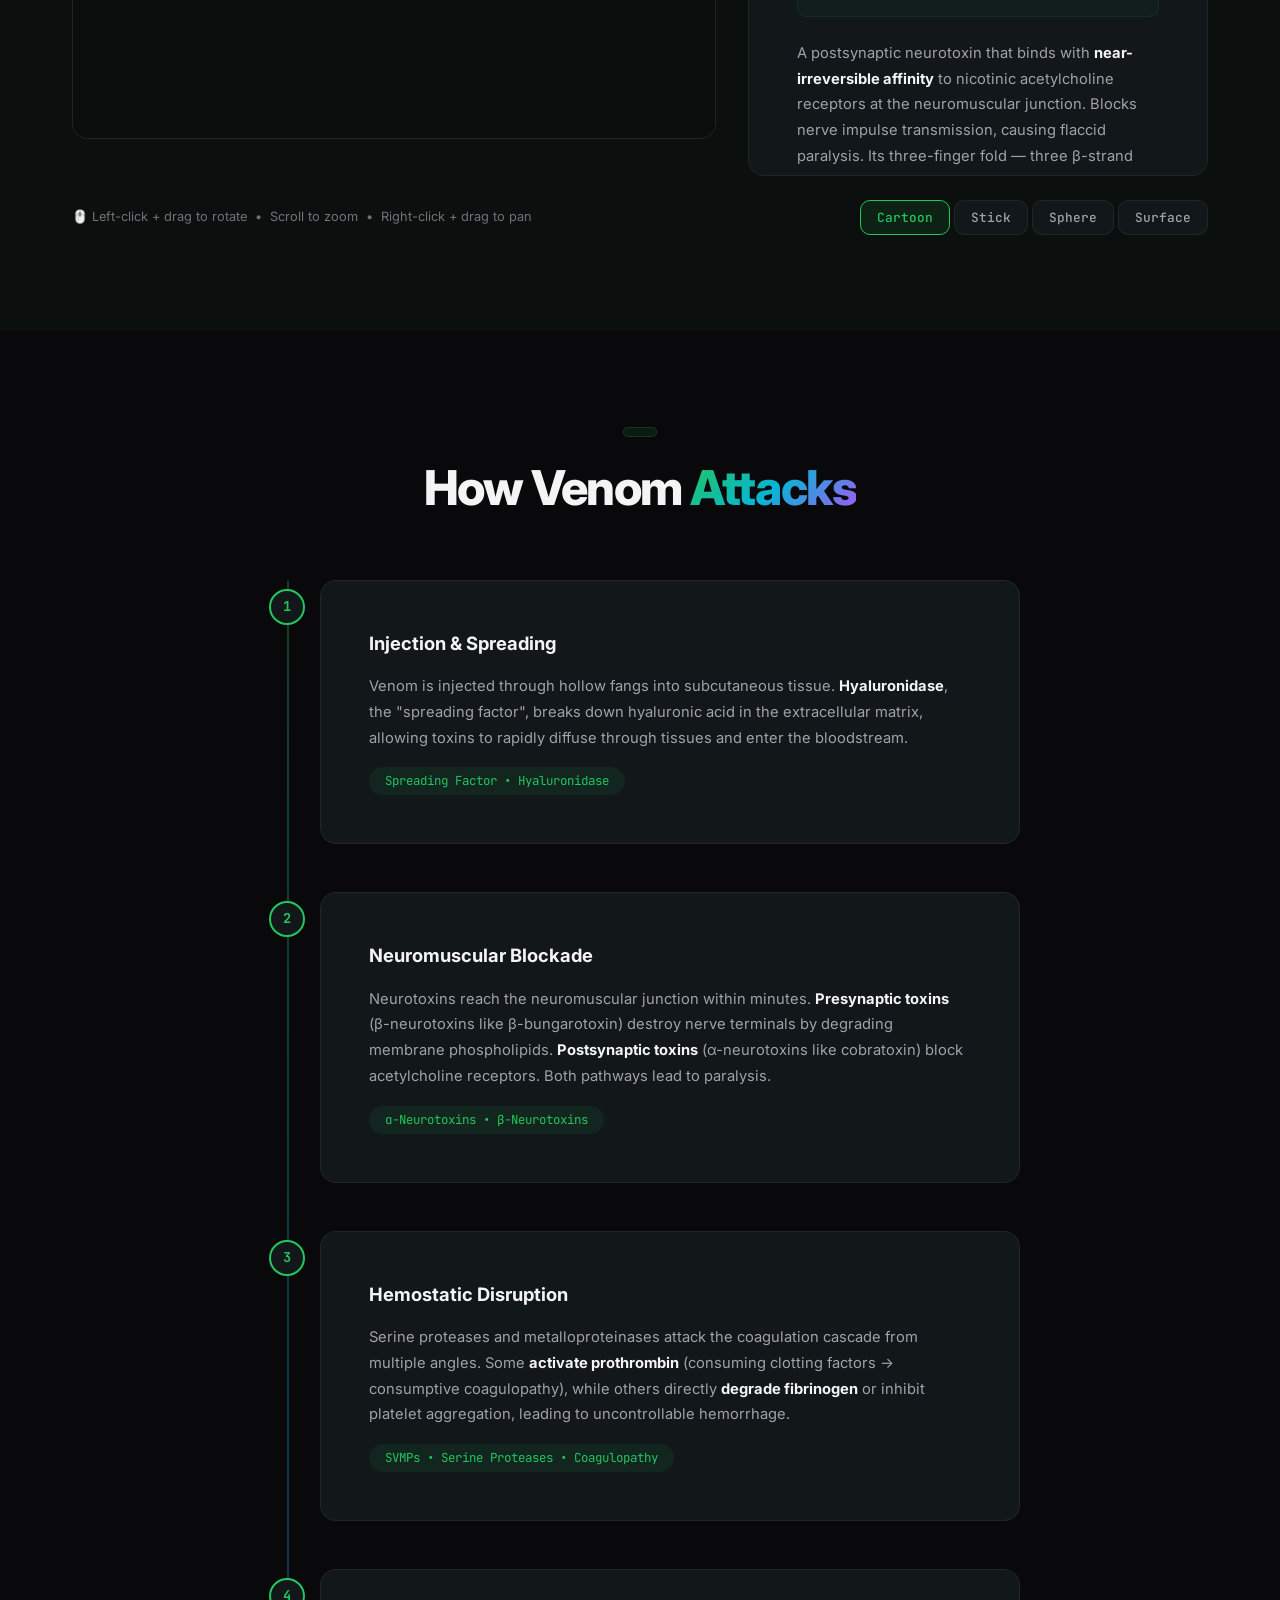
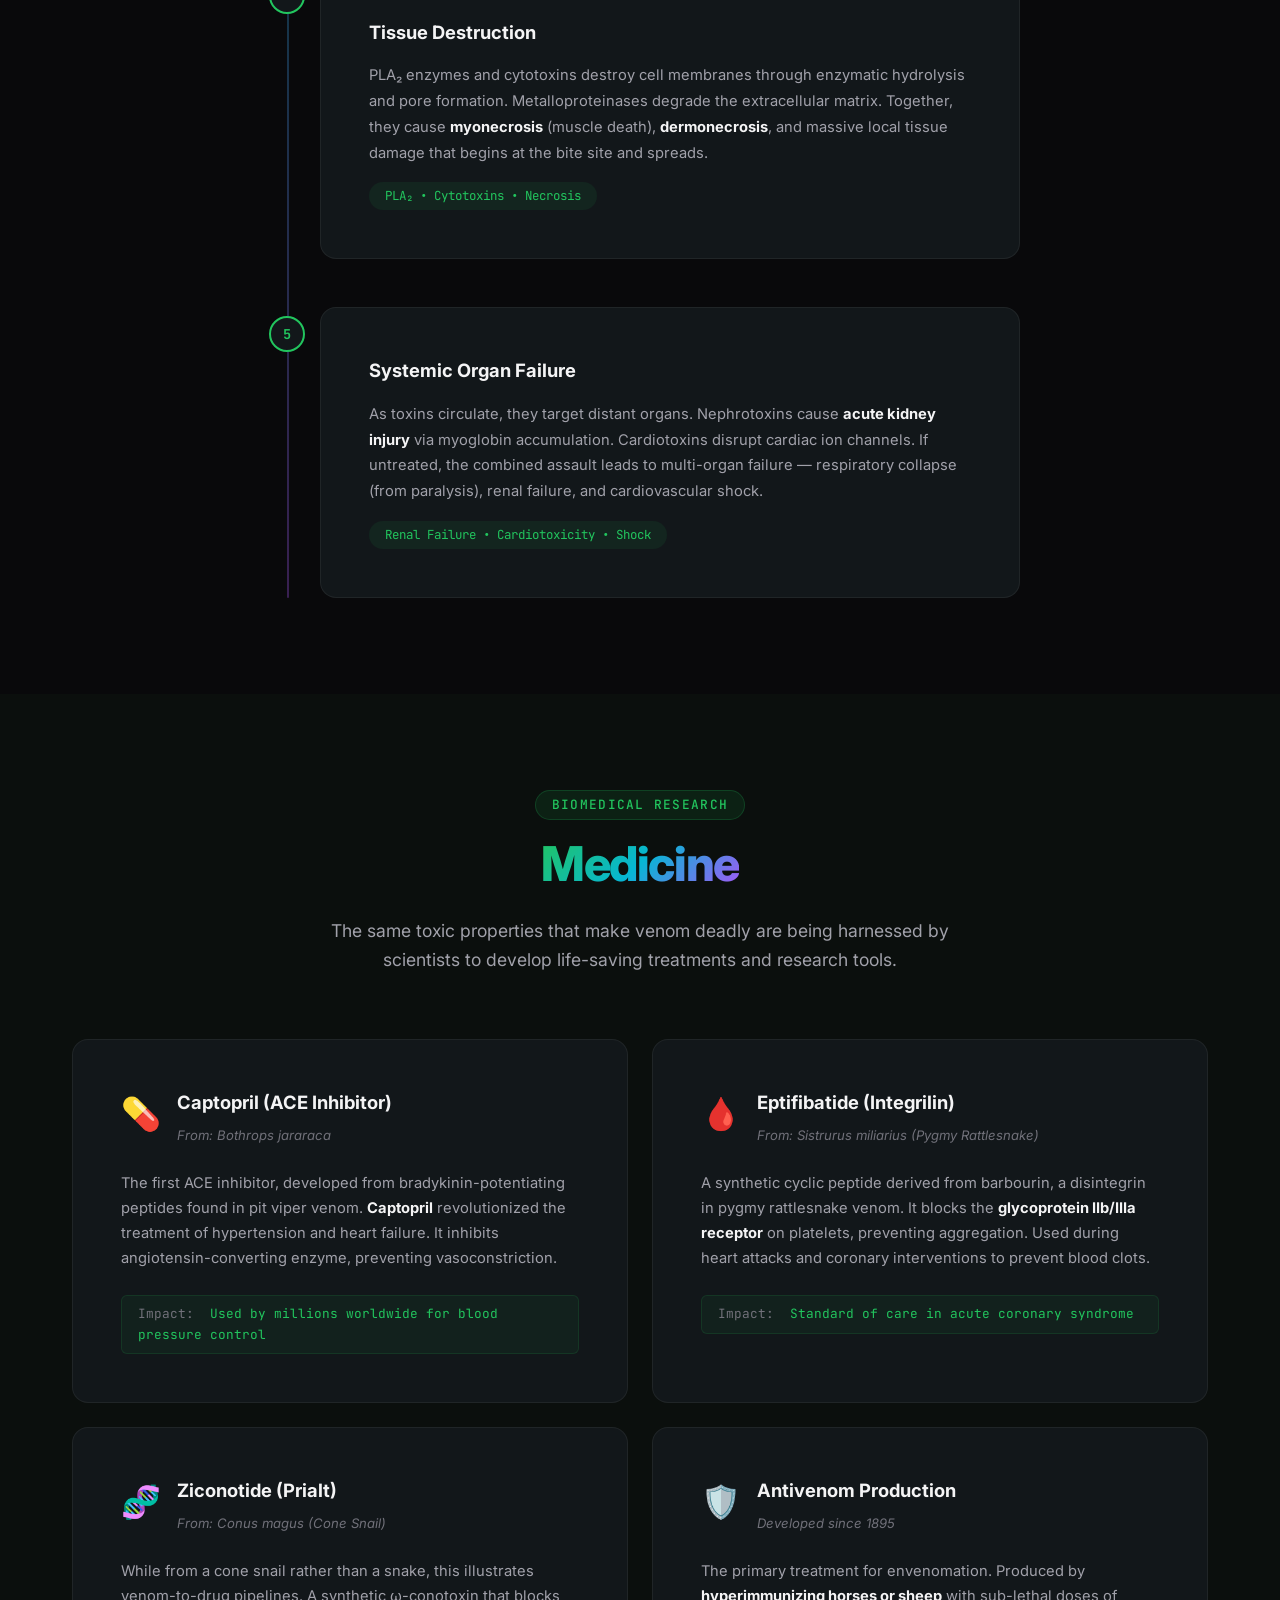
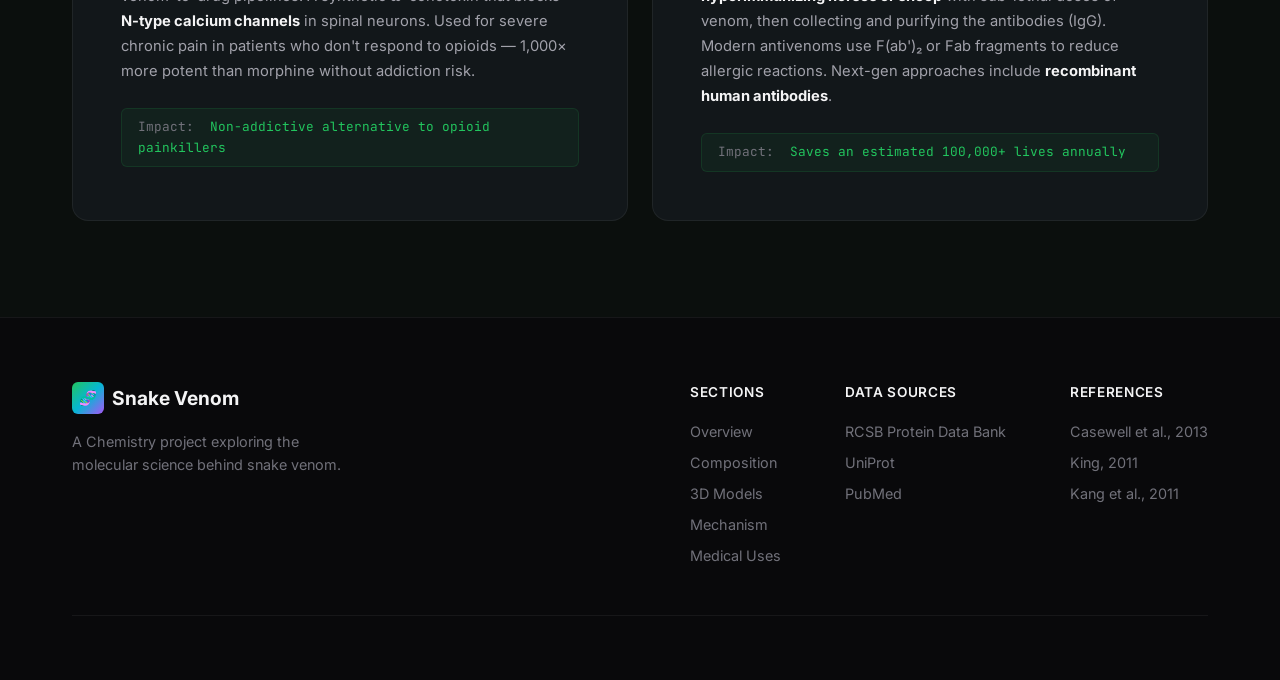
==== commit 833bf1f7: "Fix link for Chemical Paparazzi in navigation" ====
--- a/index.html
+++ b/index.html
@@ -22,6 +22,7 @@
       </a>
       <ul class="nav__links" id="nav-links">
         <li><a href="medical.html" class="nav__link">Medical Chemistry</a></li>
+        <li><a href="video.html" class="nav__link">Chemical Paparazzi></a></li>
         <li><a href="index.html">Overview</a></li>
         <li><a href="index.html/#composition" class="nav__link">Composition</a></li>
         <li><a href="index.html/#models" class="nav__link">3D Models</a></li>
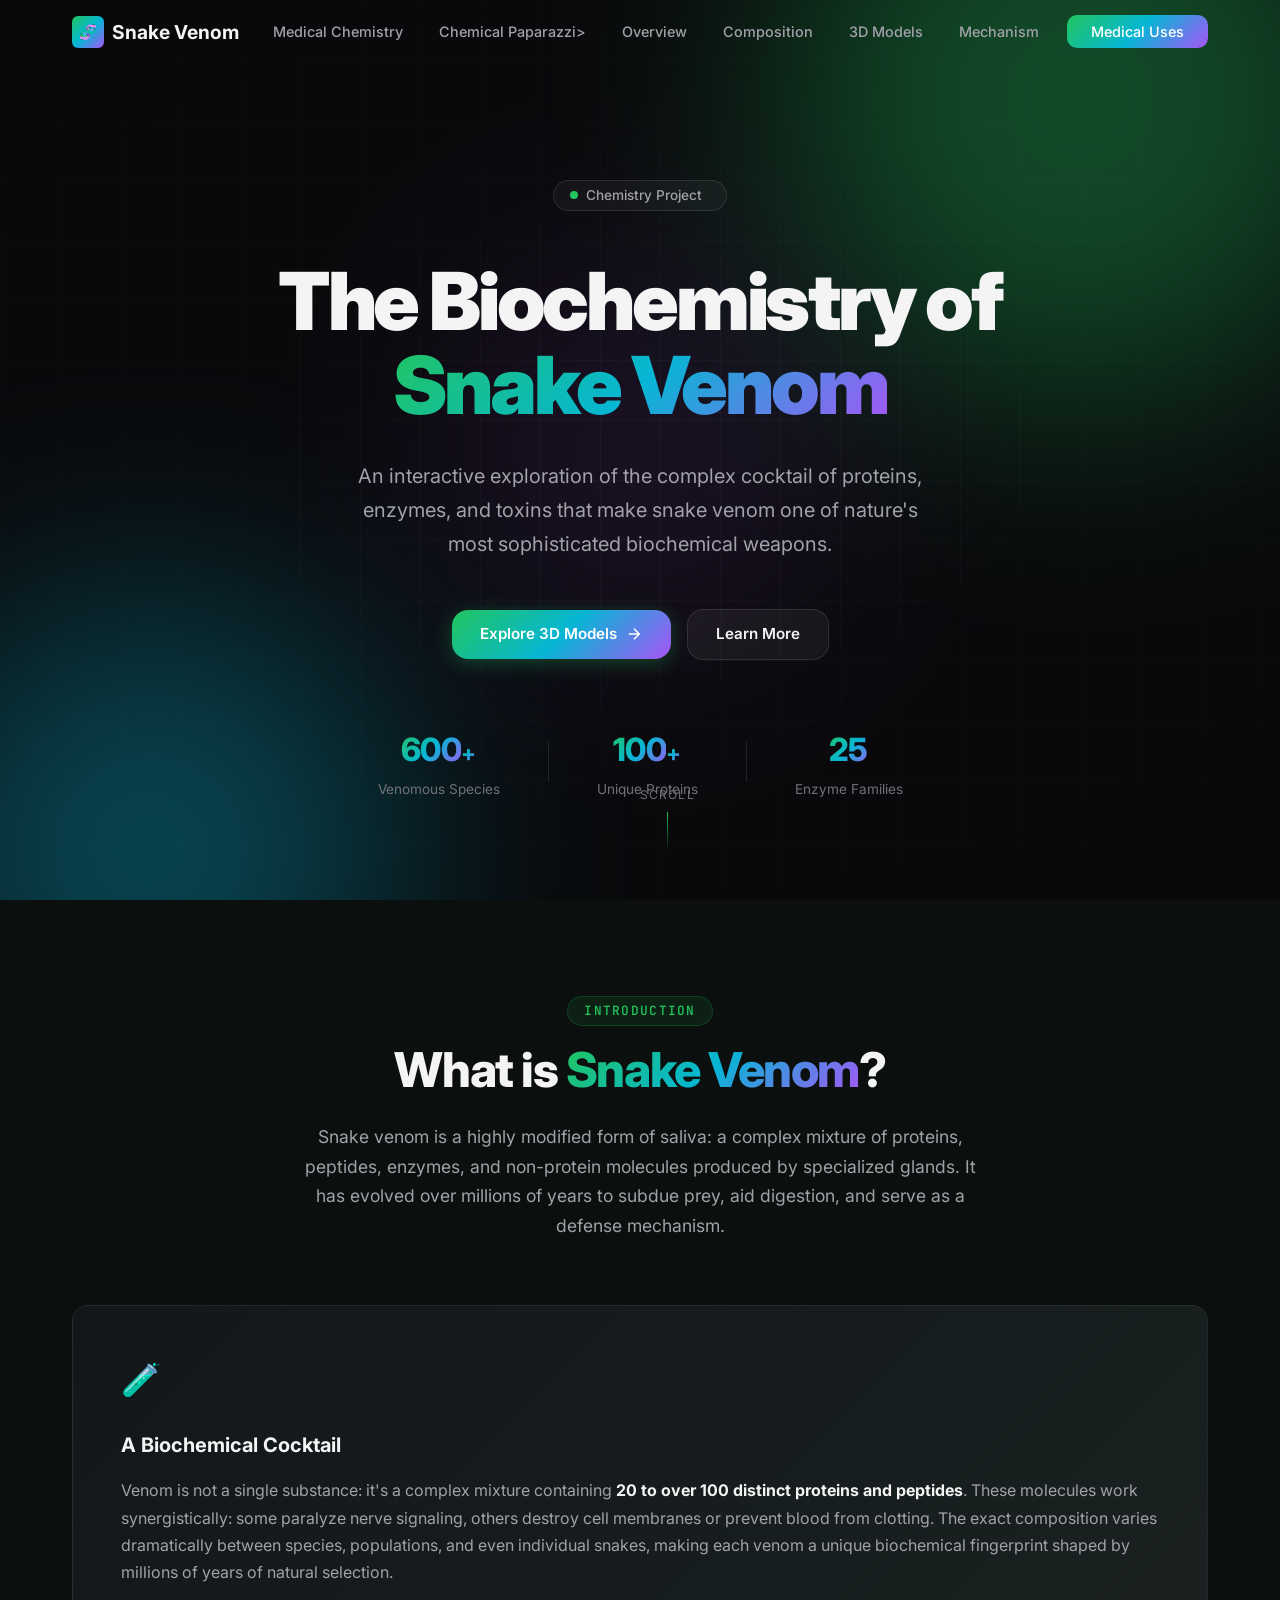
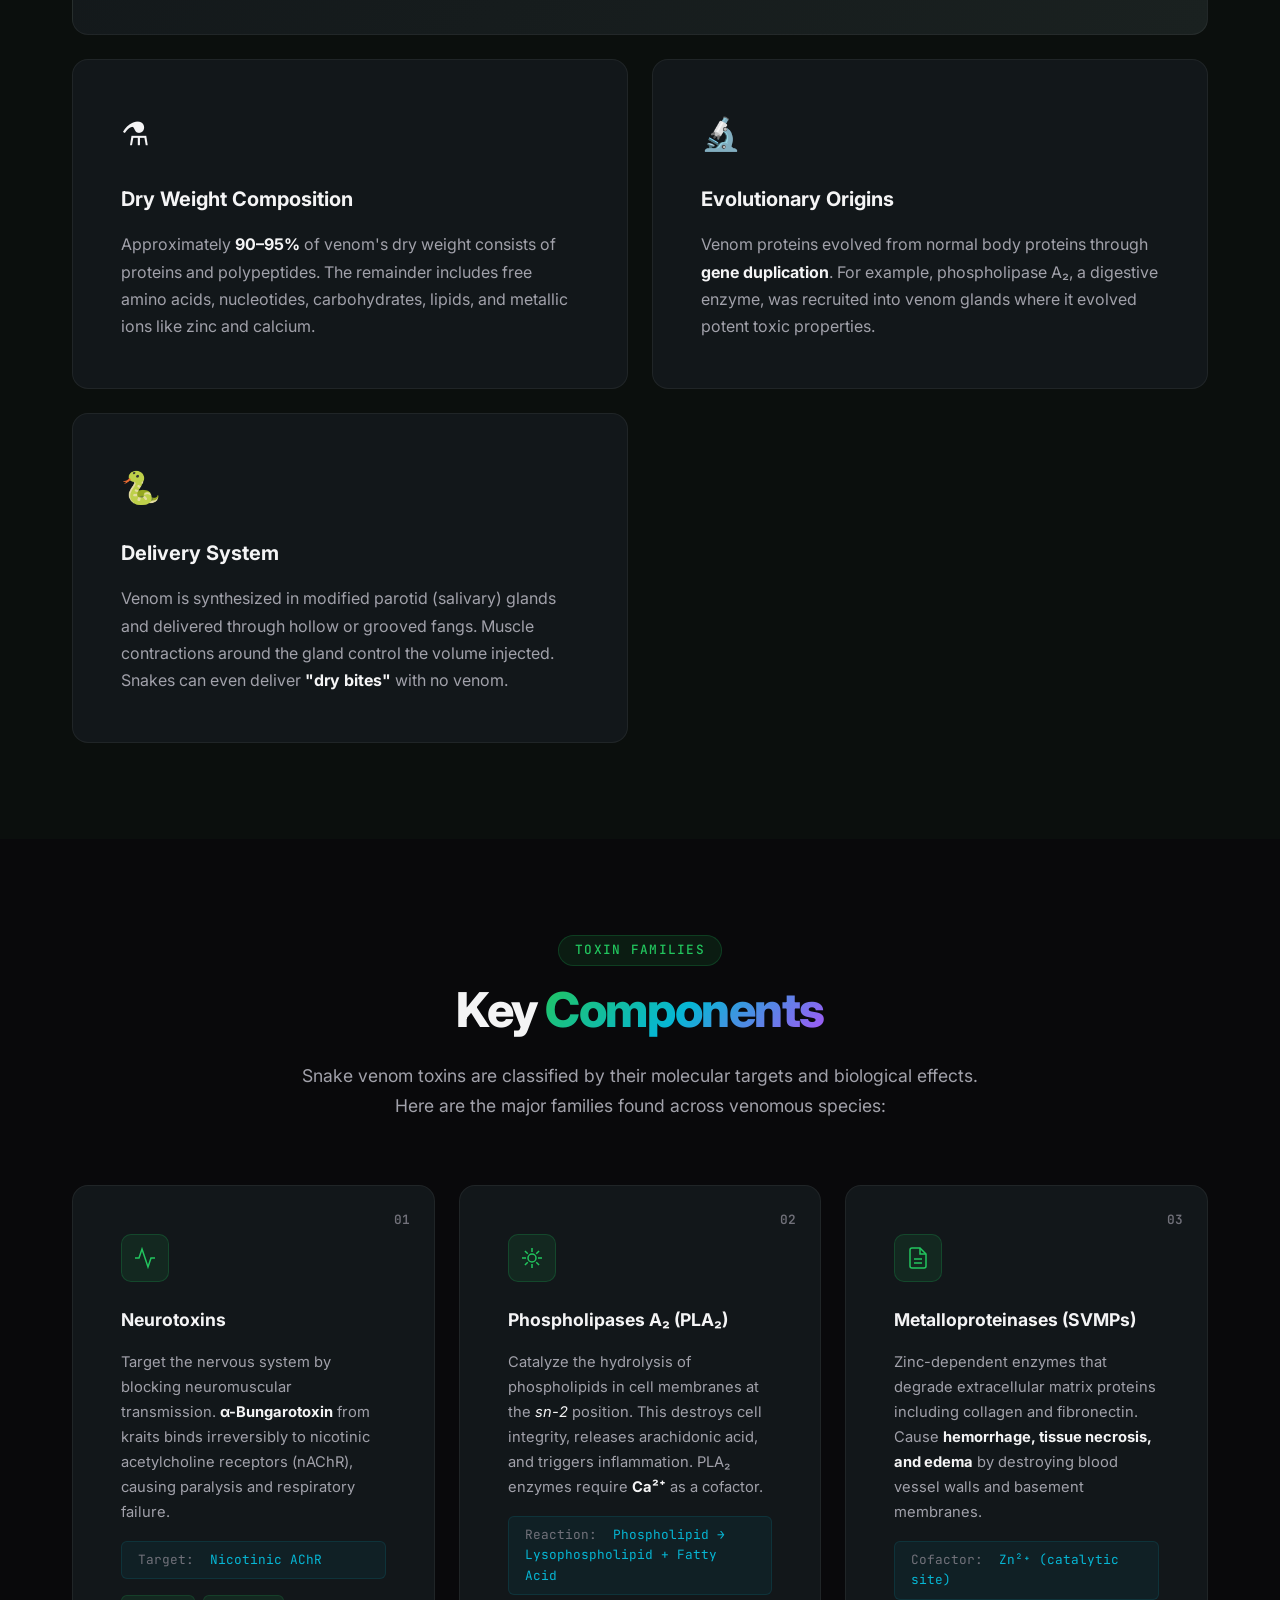
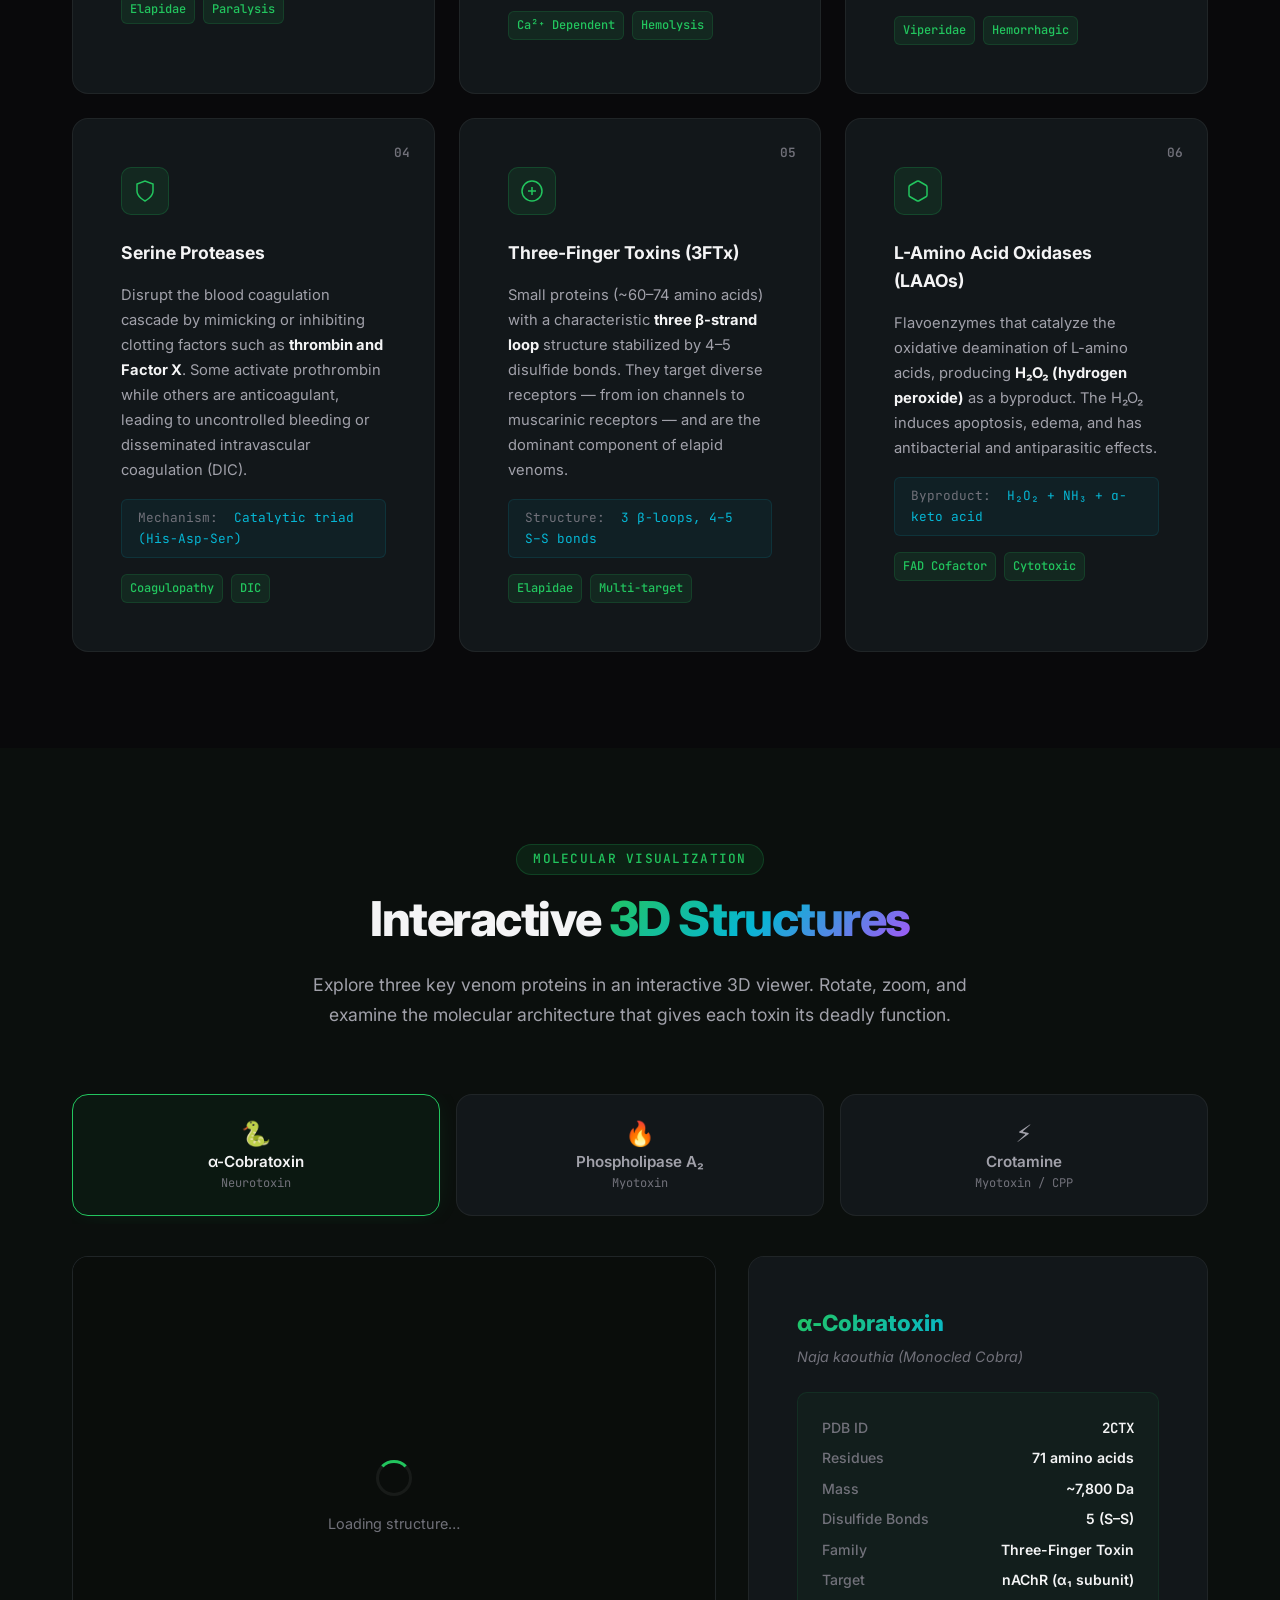
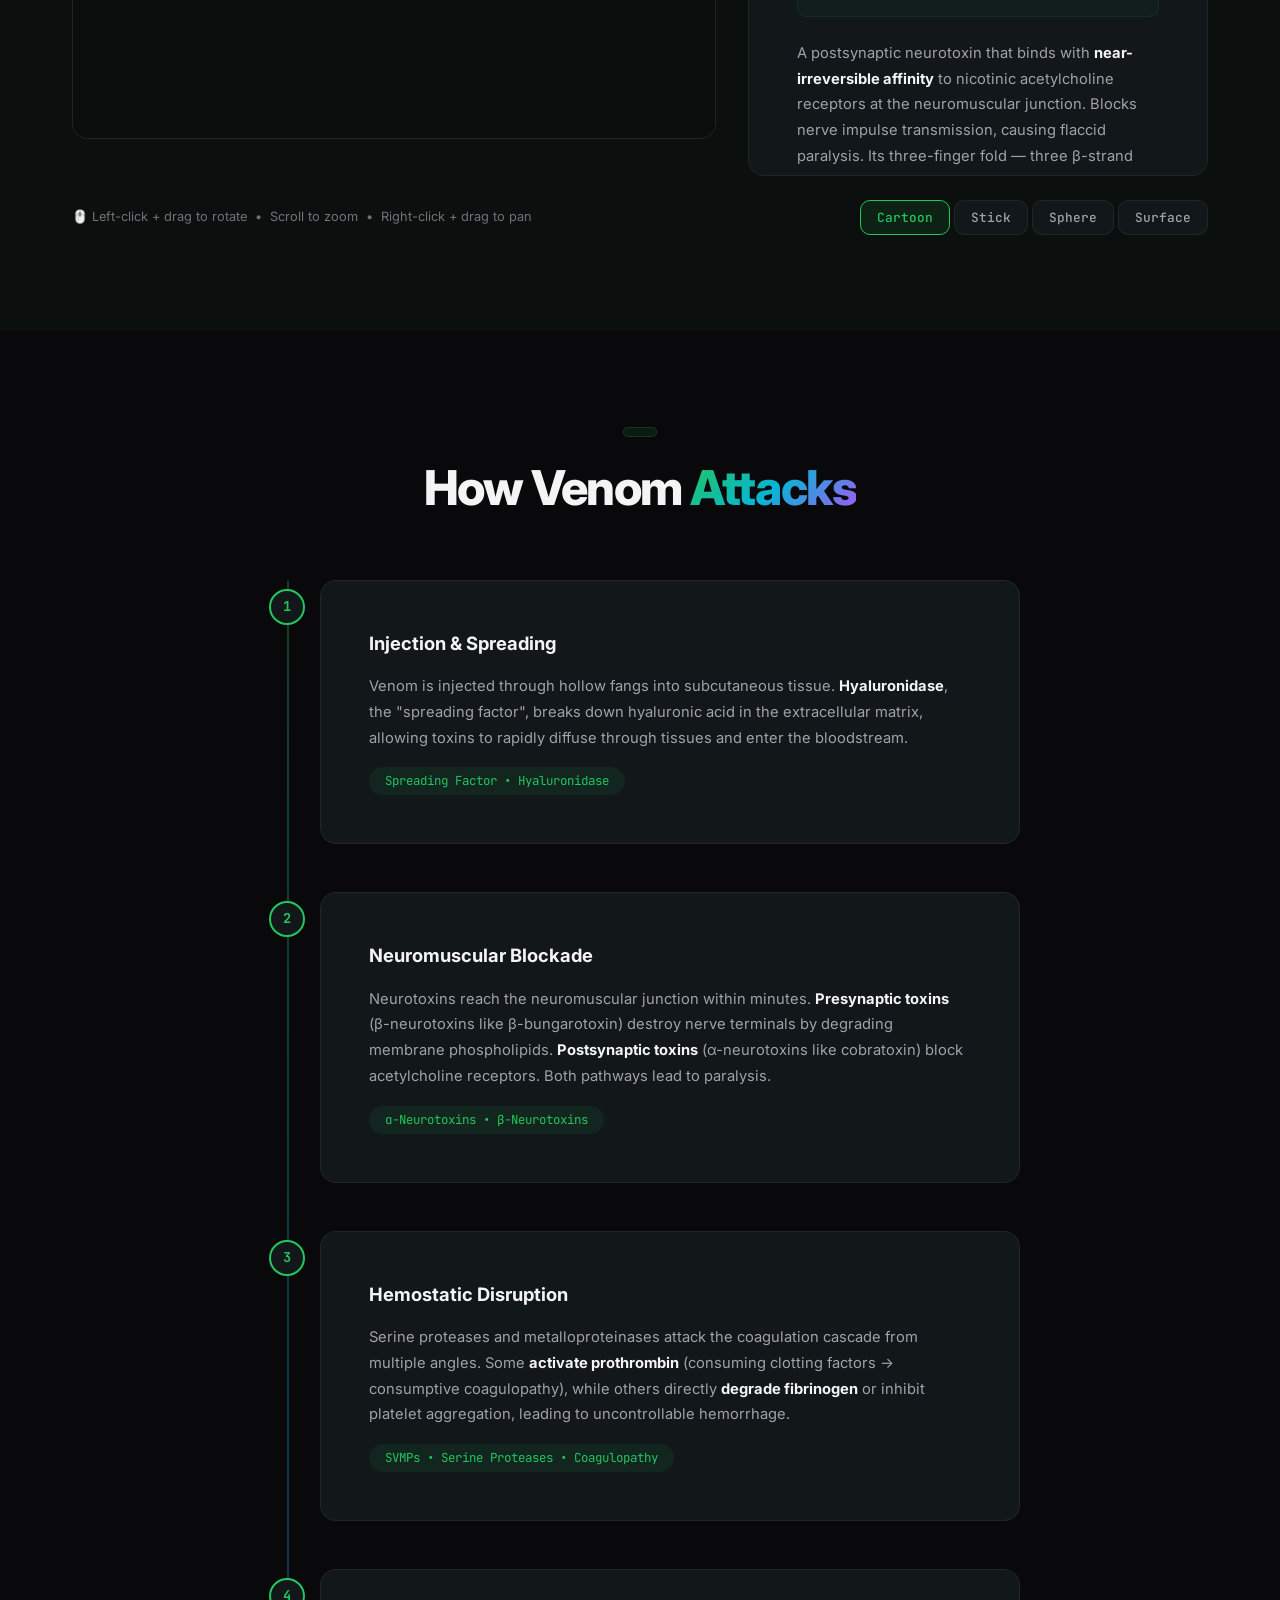
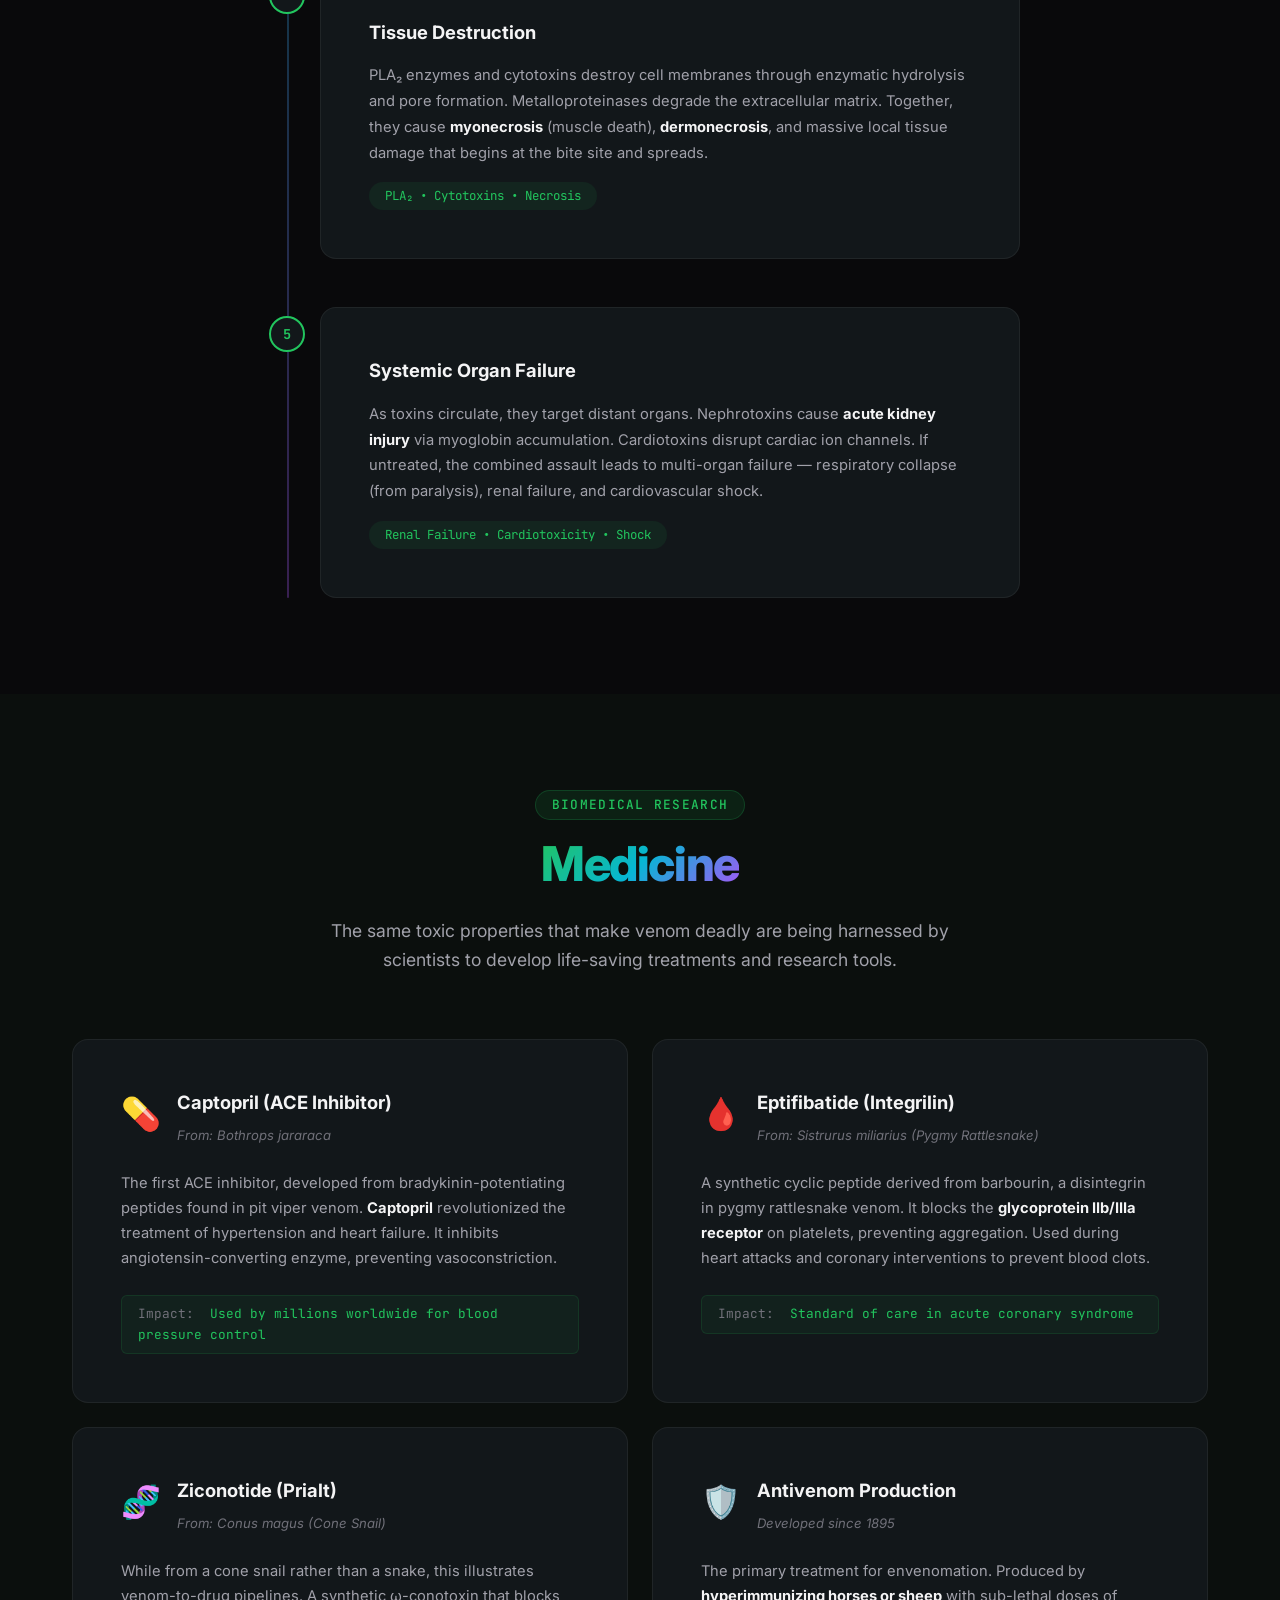
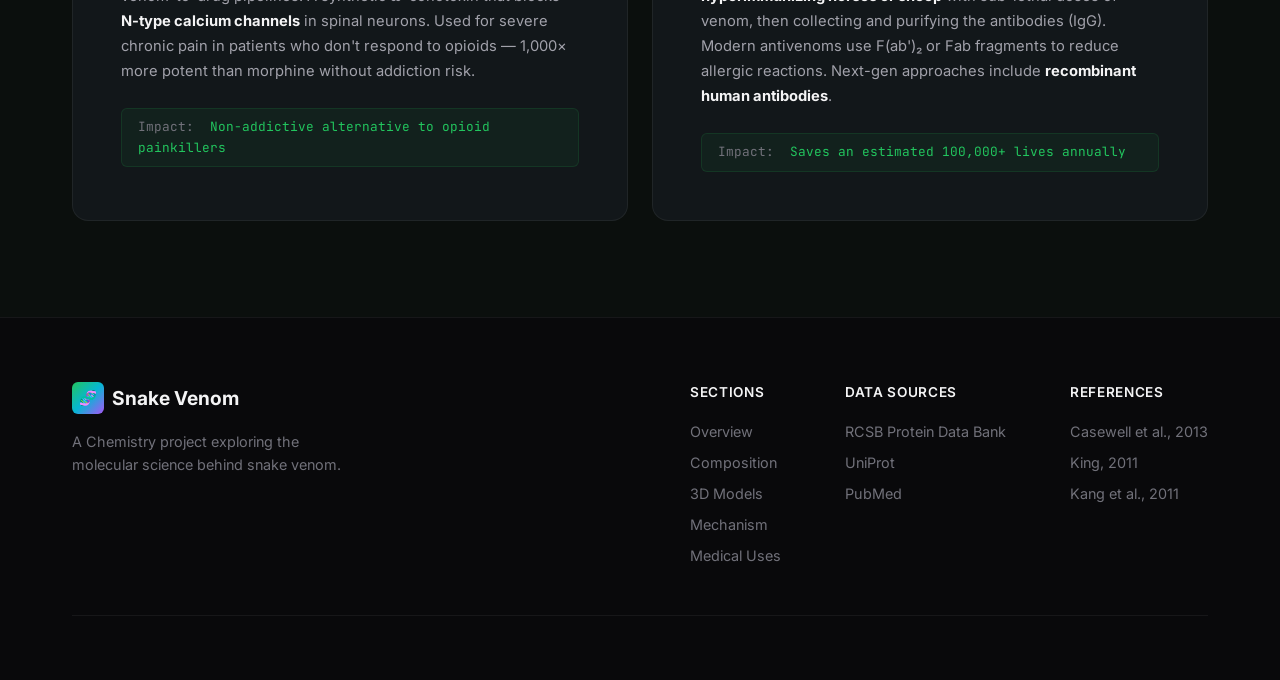
==== commit e68853c0: "Add class to Overview link in navigation" ====
--- a/index.html
+++ b/index.html
@@ -23,7 +23,7 @@
       <ul class="nav__links" id="nav-links">
         <li><a href="medical.html" class="nav__link">Medical Chemistry</a></li>
         <li><a href="video.html" class="nav__link">Chemical Paparazzi></a></li>
-        <li><a href="index.html">Overview</a></li>
+        <li><a href="index.html" class="nav__link">Overview</a></li>
         <li><a href="index.html/#composition" class="nav__link">Composition</a></li>
         <li><a href="index.html/#models" class="nav__link">3D Models</a></li>
         <li><a href="index.html/#mechanism" class="nav__link">Mechanism</a></li>
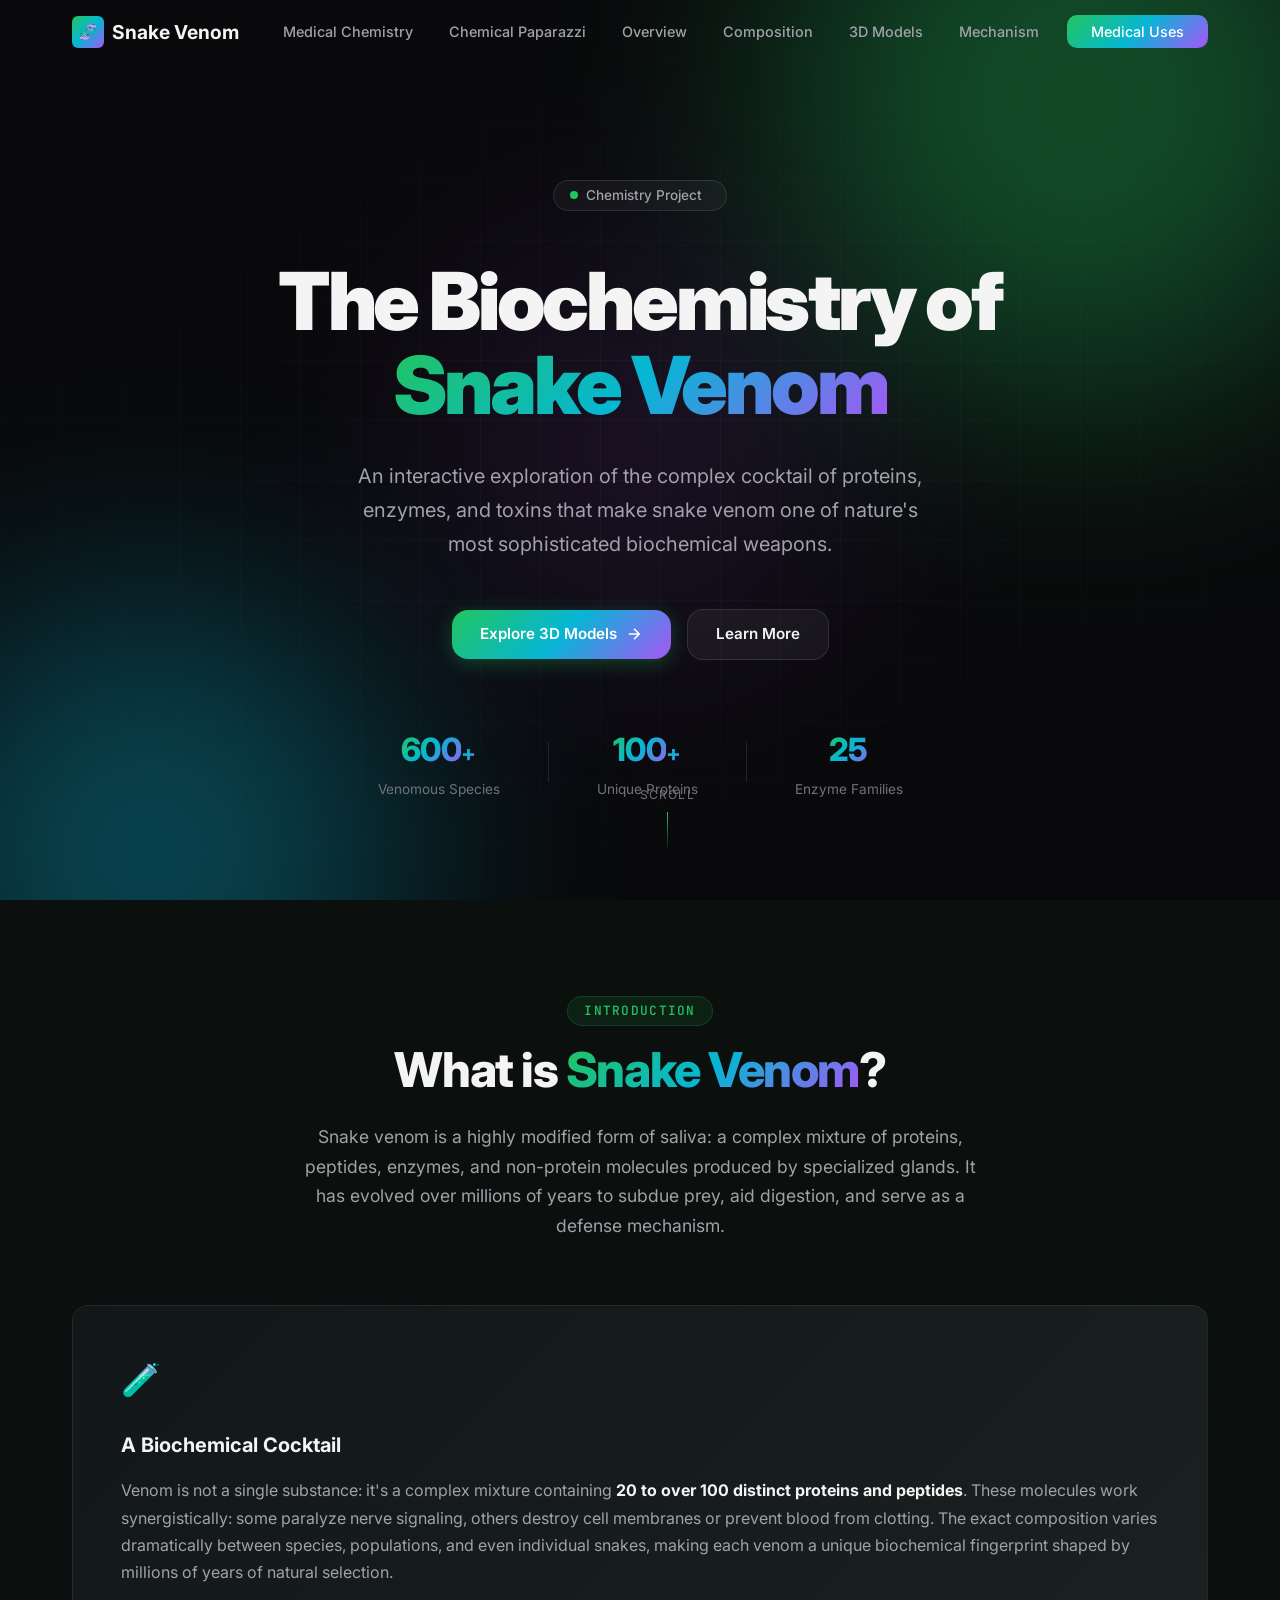
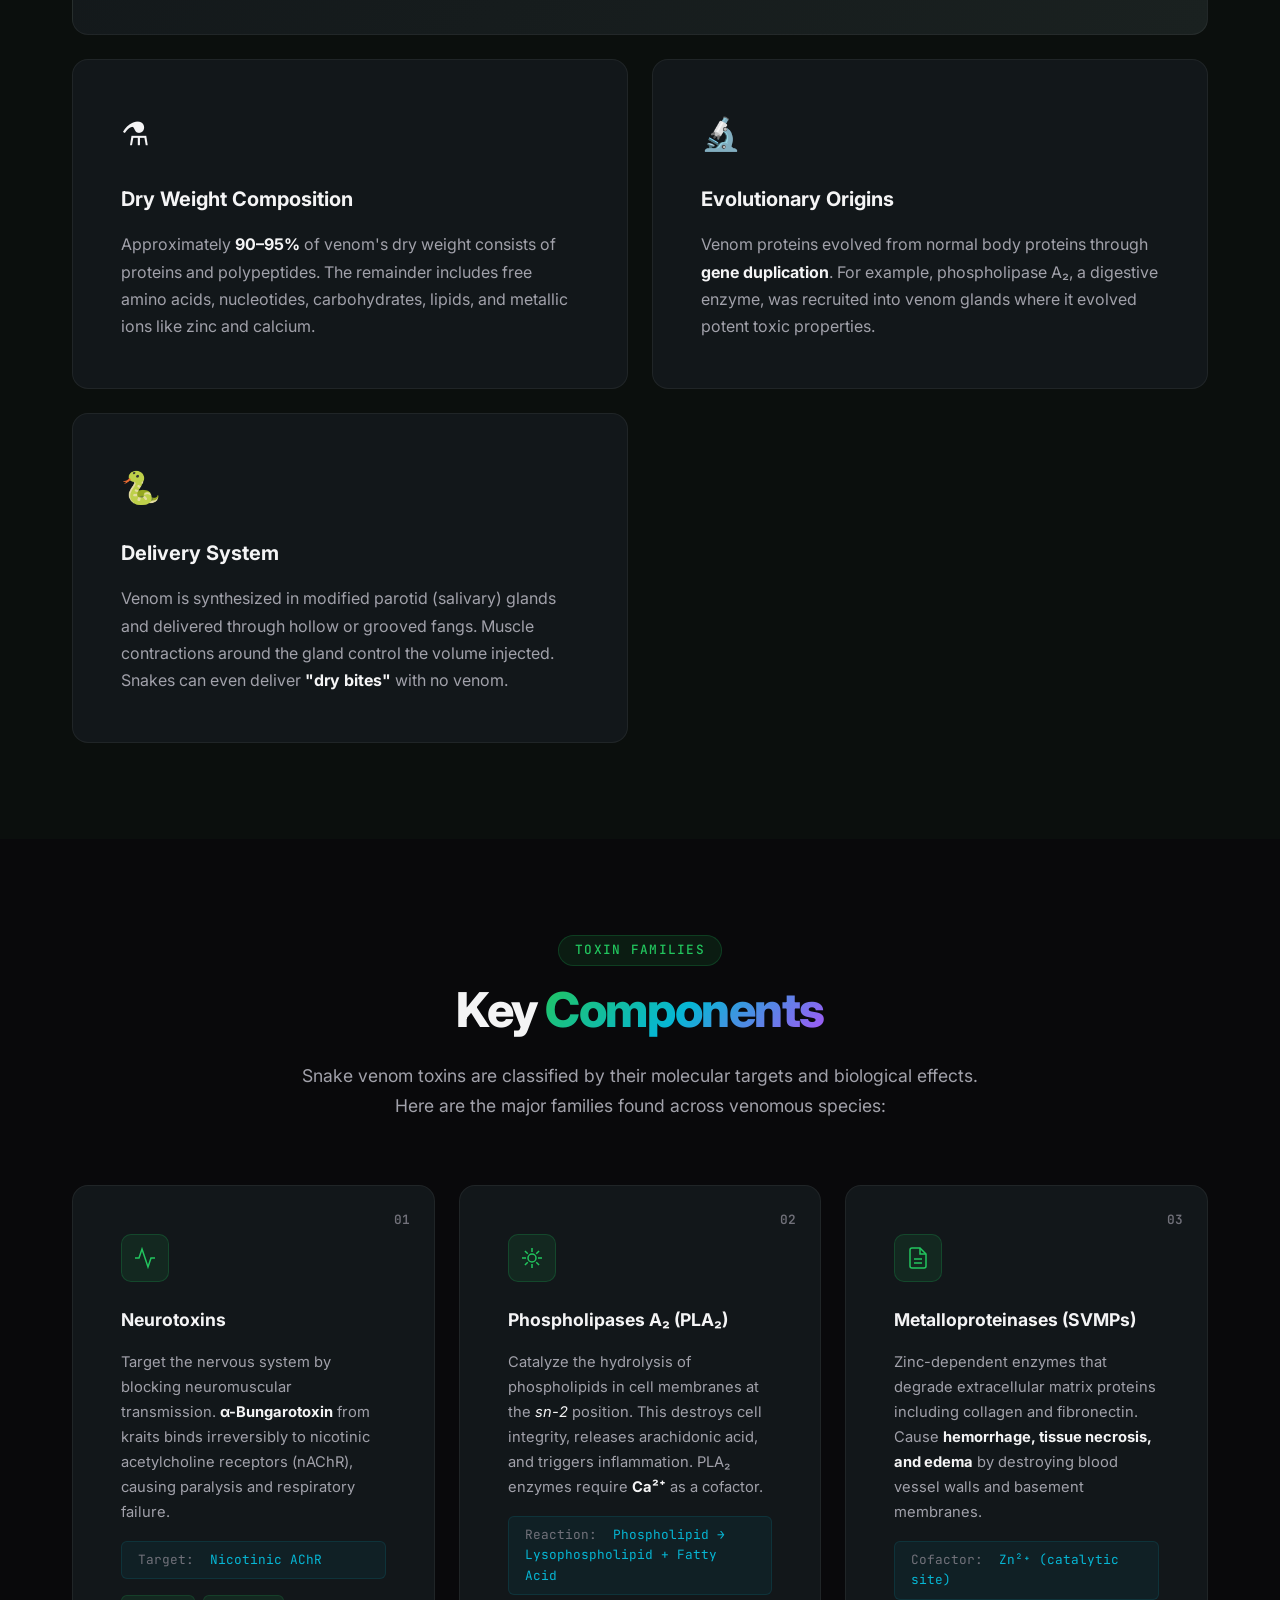
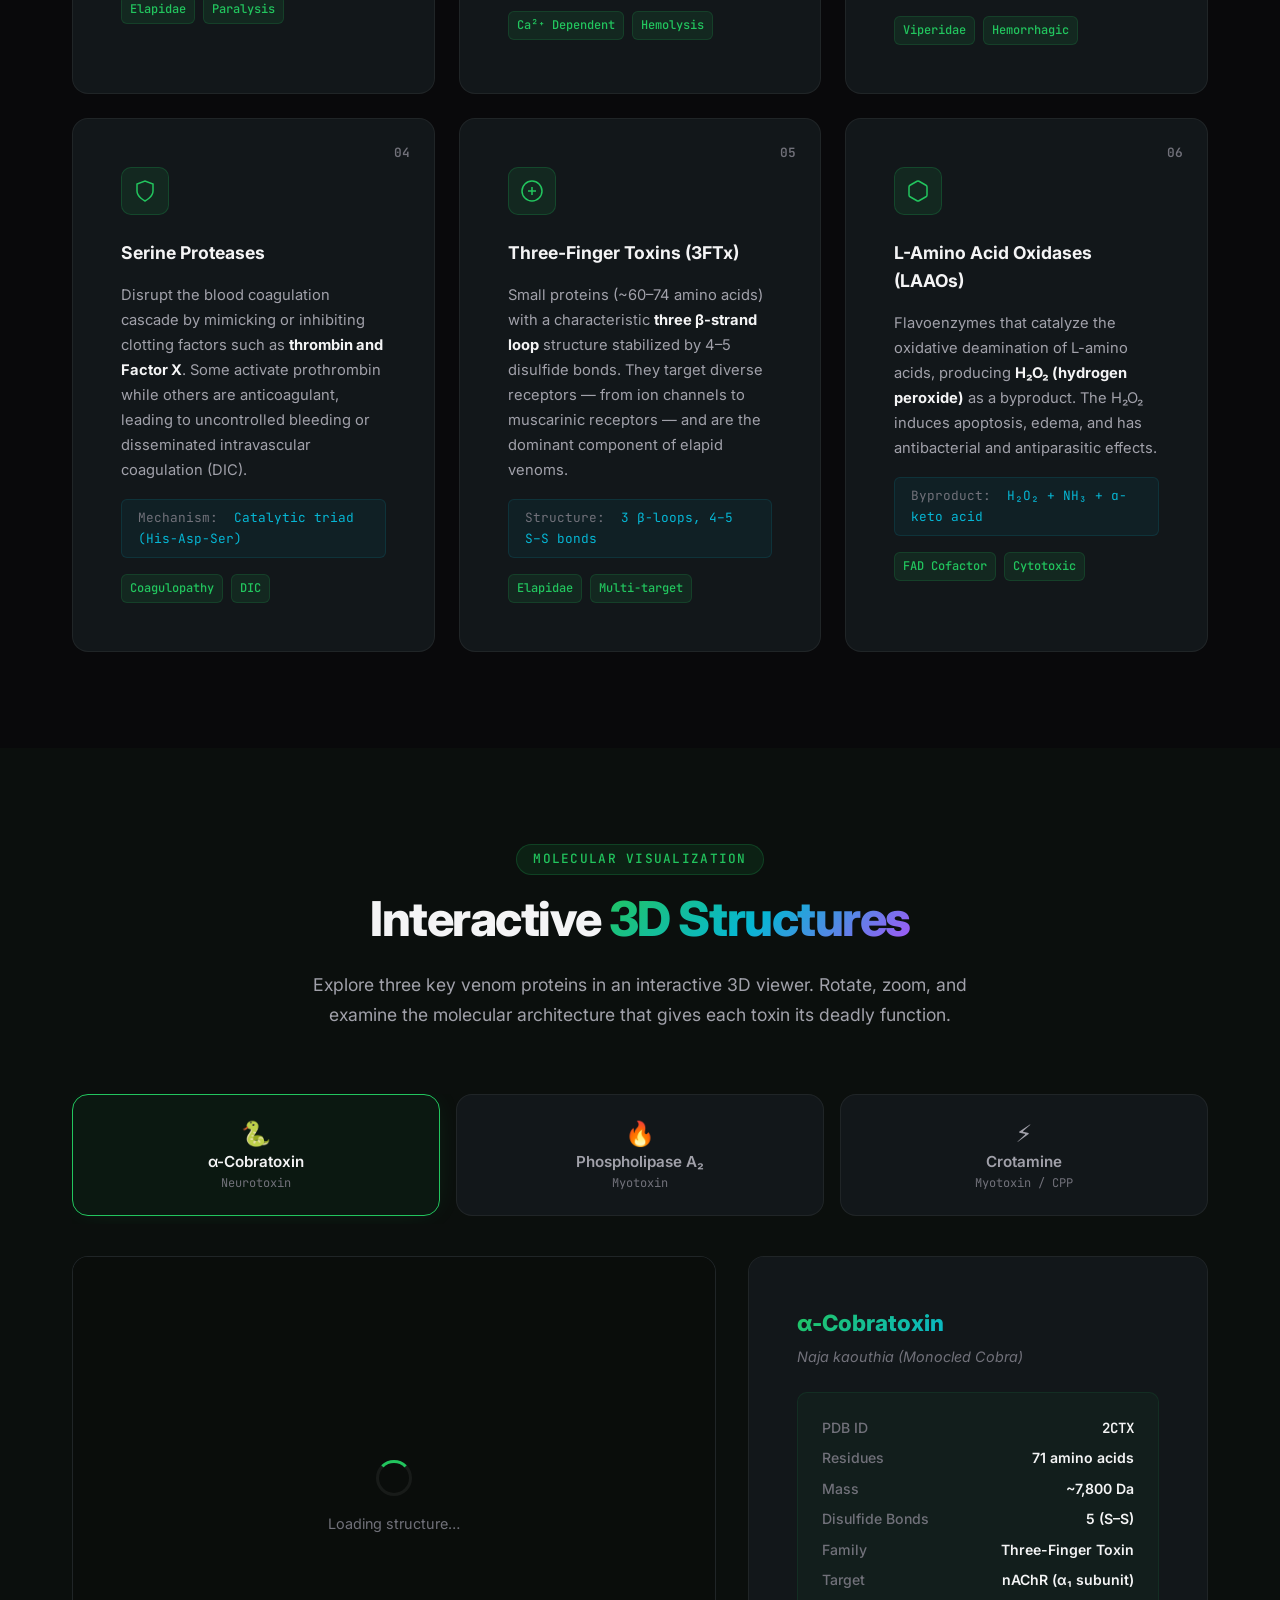
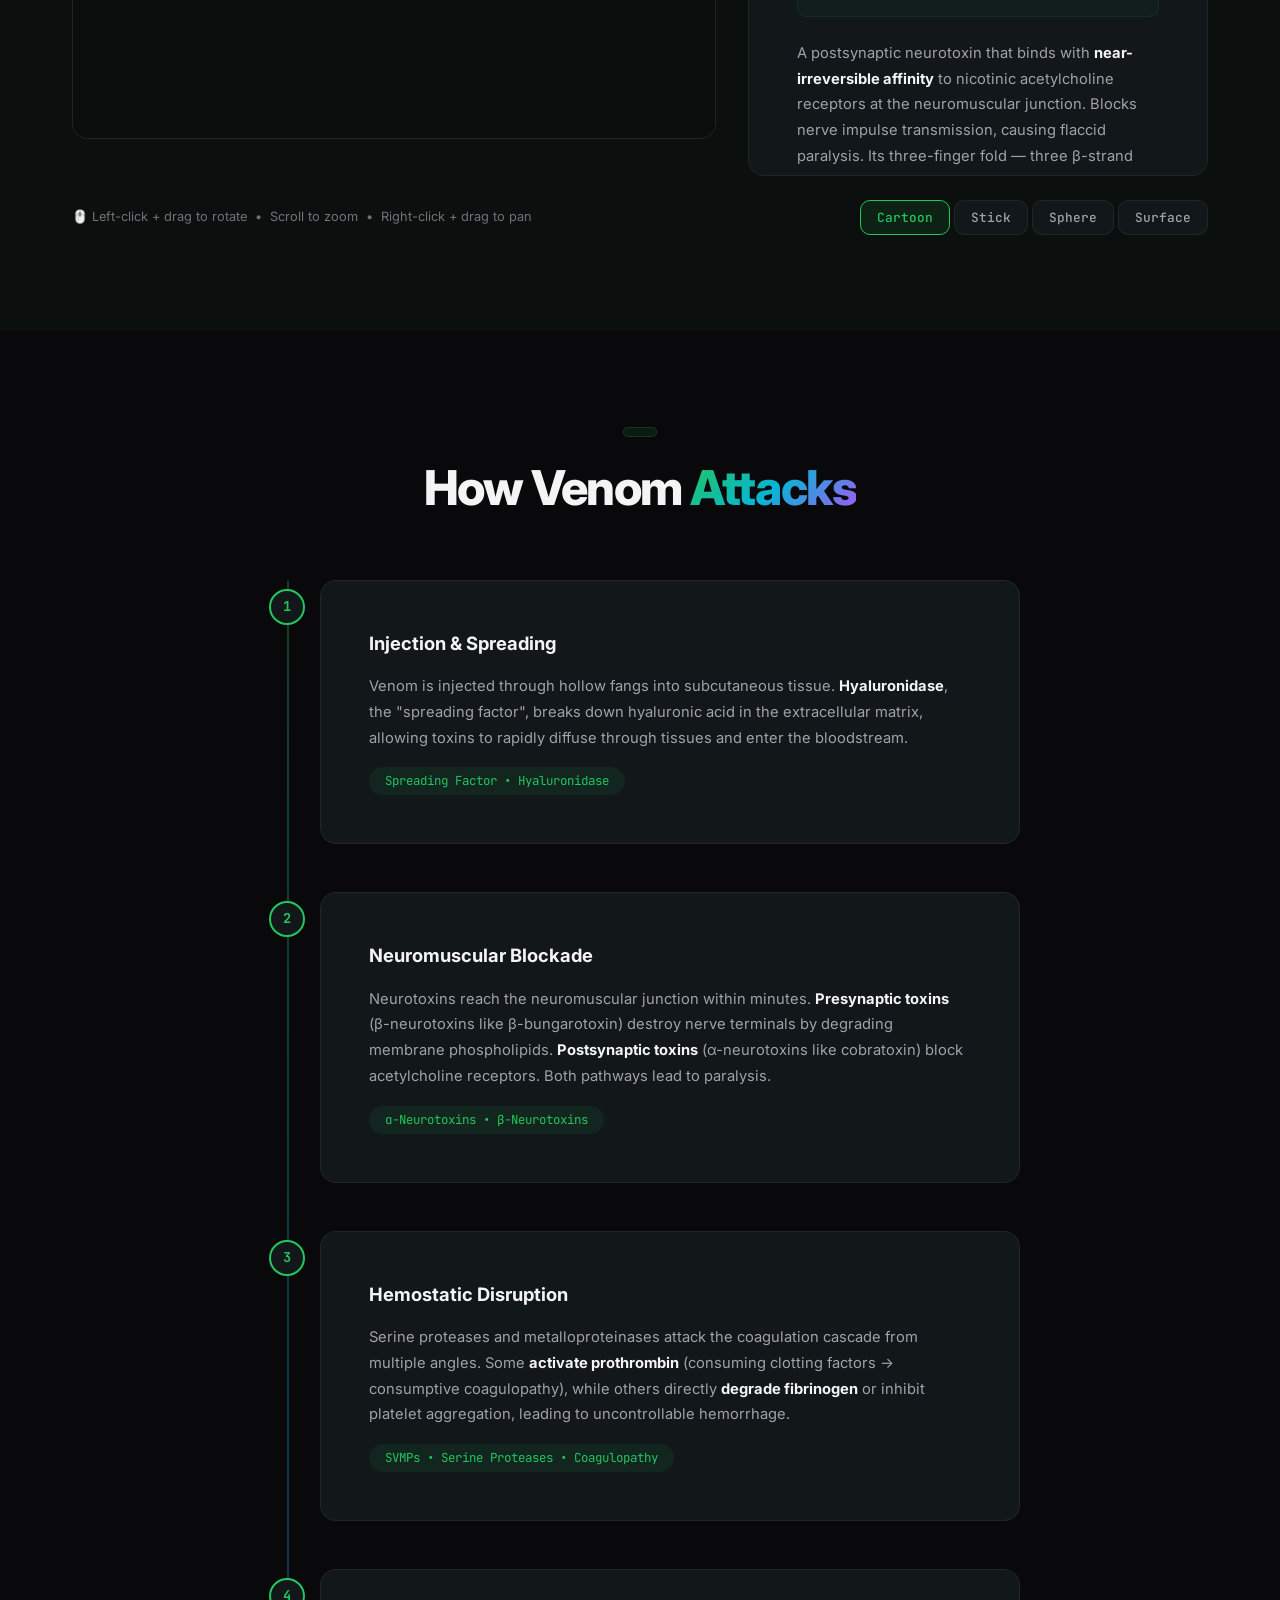
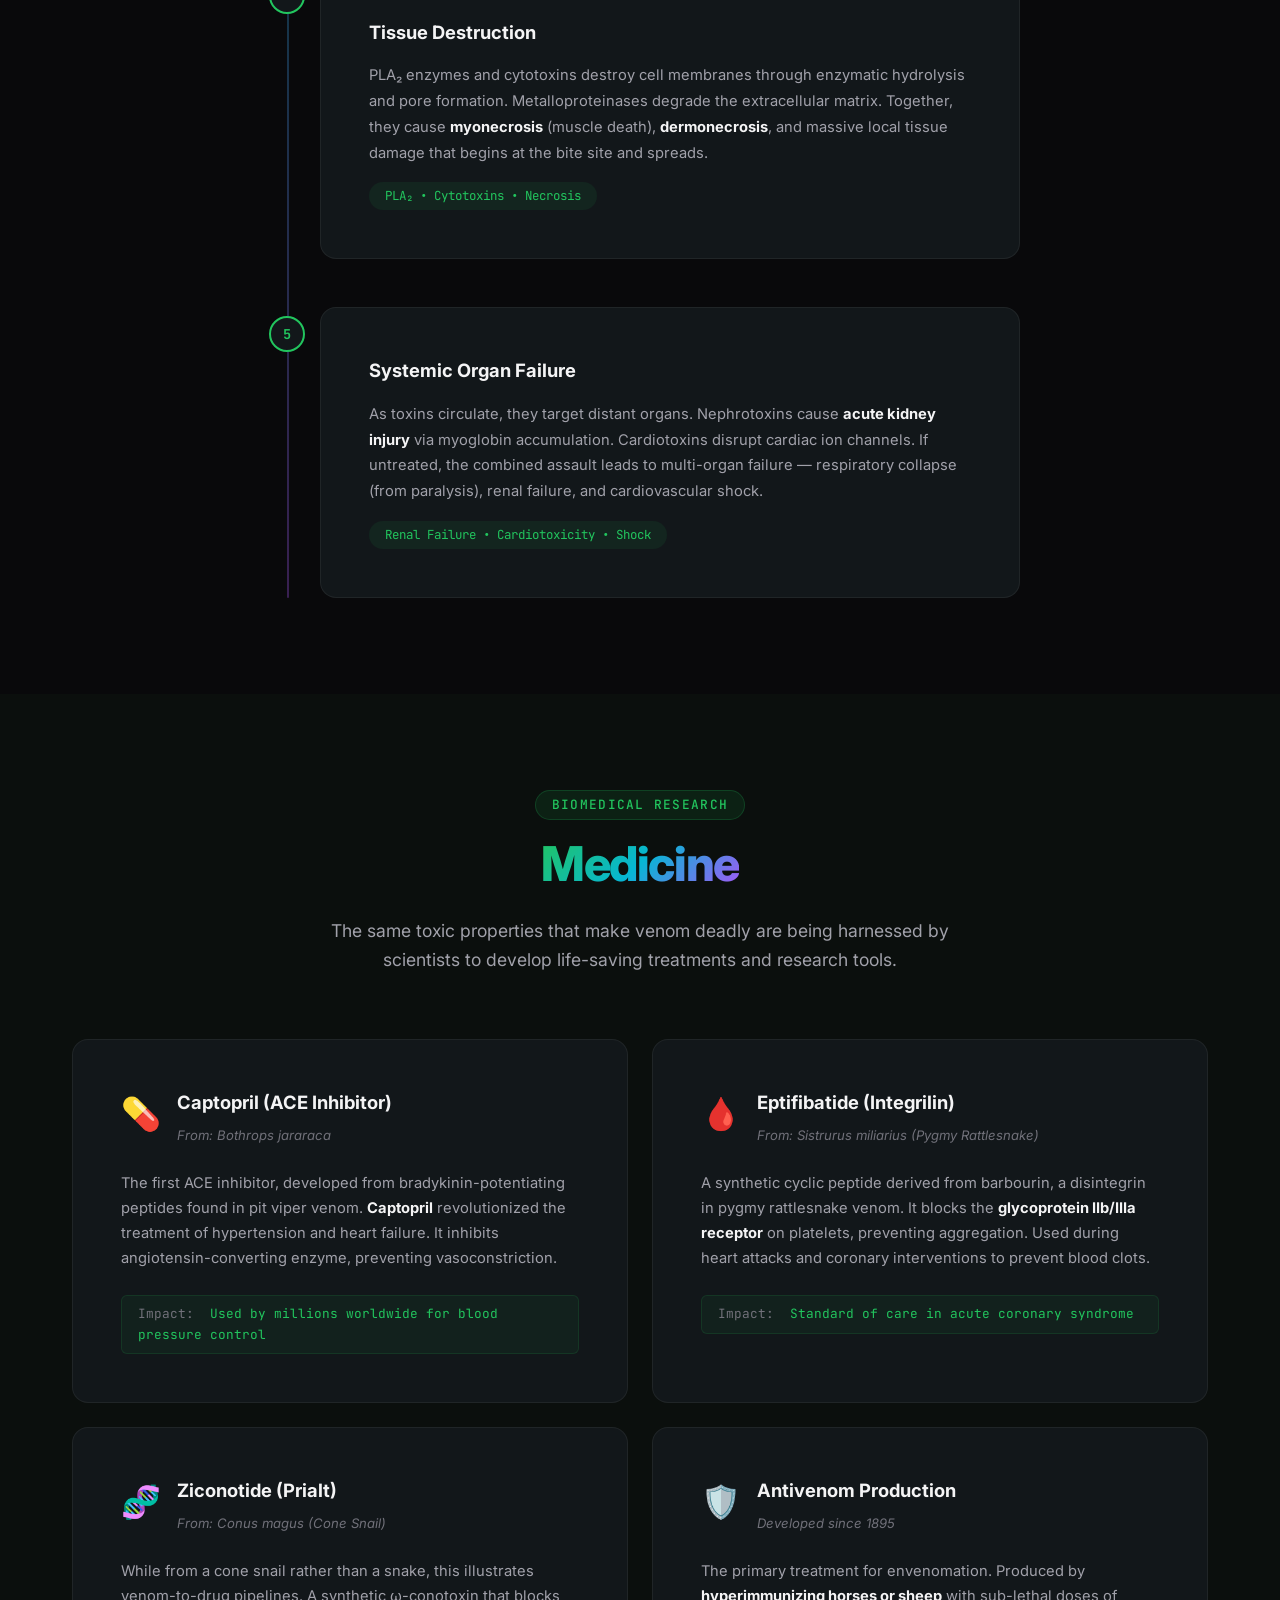
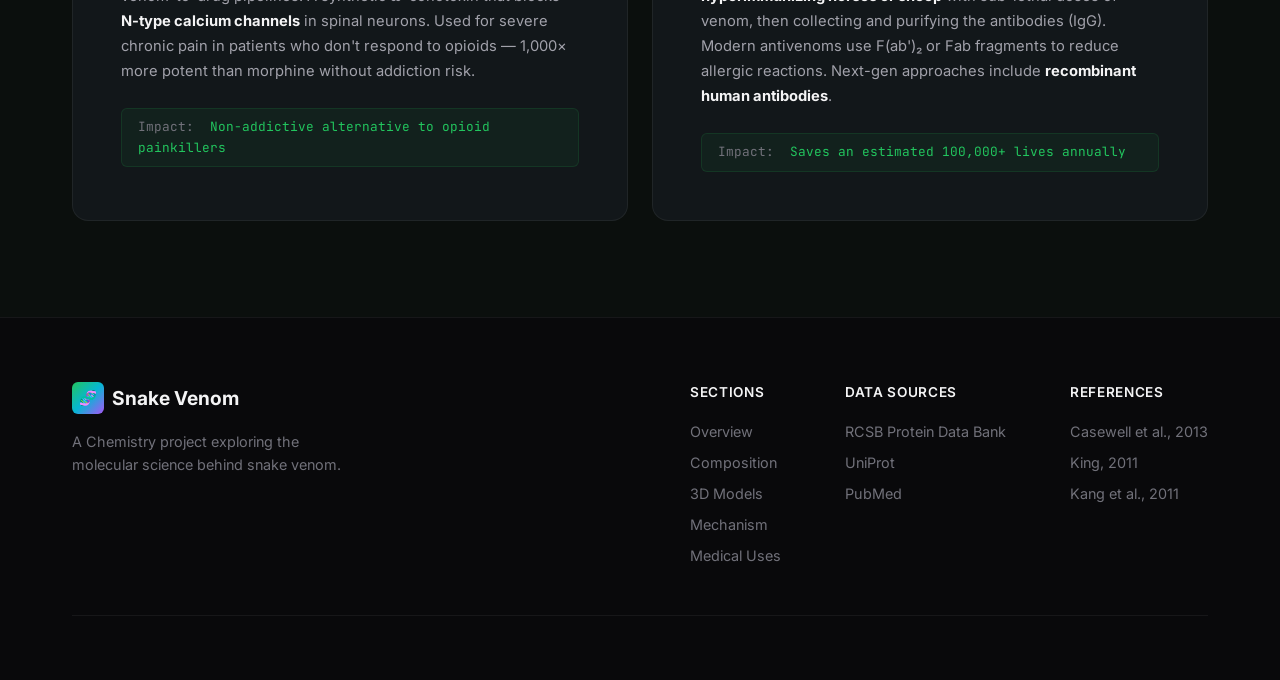
==== commit 9fda42ab: "Fix HTML link for Chemical Paparazzi" ====
--- a/index.html
+++ b/index.html
@@ -22,7 +22,7 @@
       </a>
       <ul class="nav__links" id="nav-links">
         <li><a href="medical.html" class="nav__link">Medical Chemistry</a></li>
-        <li><a href="video.html" class="nav__link">Chemical Paparazzi></a></li>
+        <li><a href="video.html" class="nav__link">Chemical Paparazzi</a></li>
         <li><a href="index.html" class="nav__link">Overview</a></li>
         <li><a href="index.html/#composition" class="nav__link">Composition</a></li>
         <li><a href="index.html/#models" class="nav__link">3D Models</a></li>
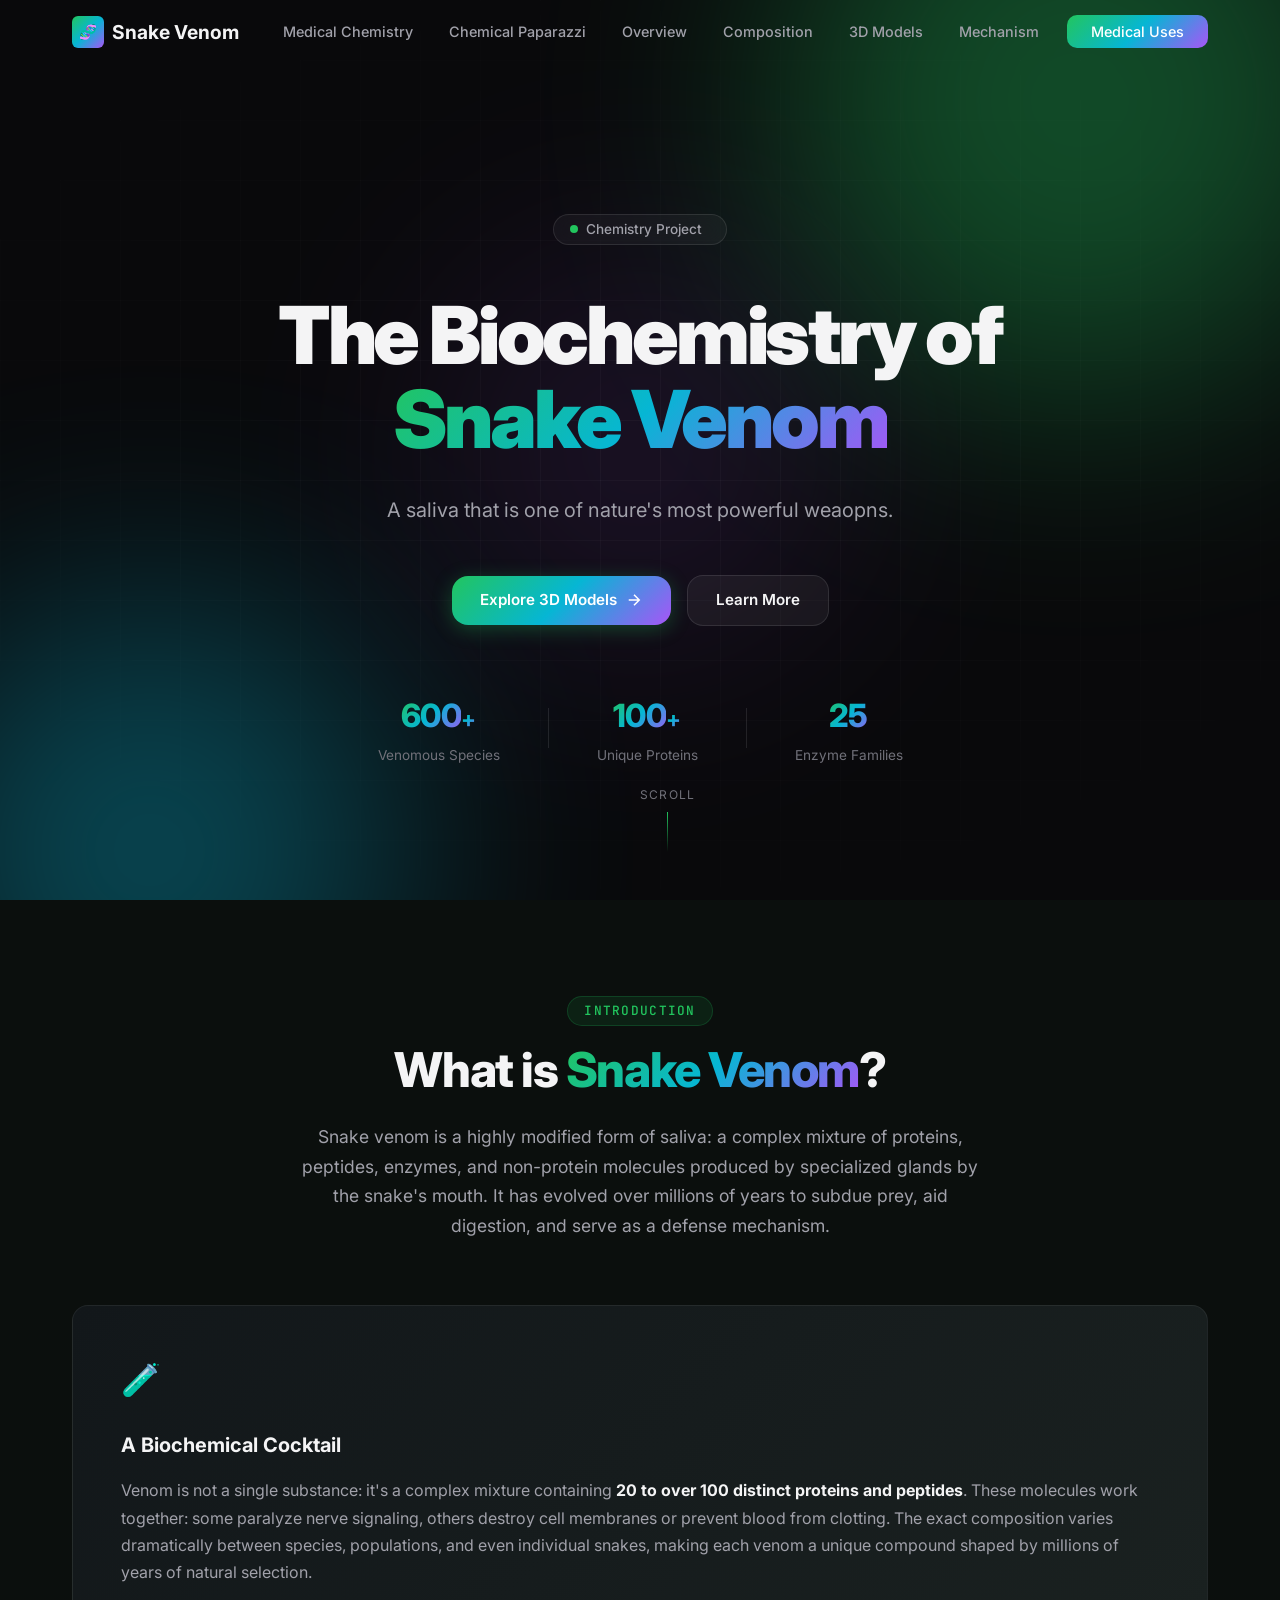
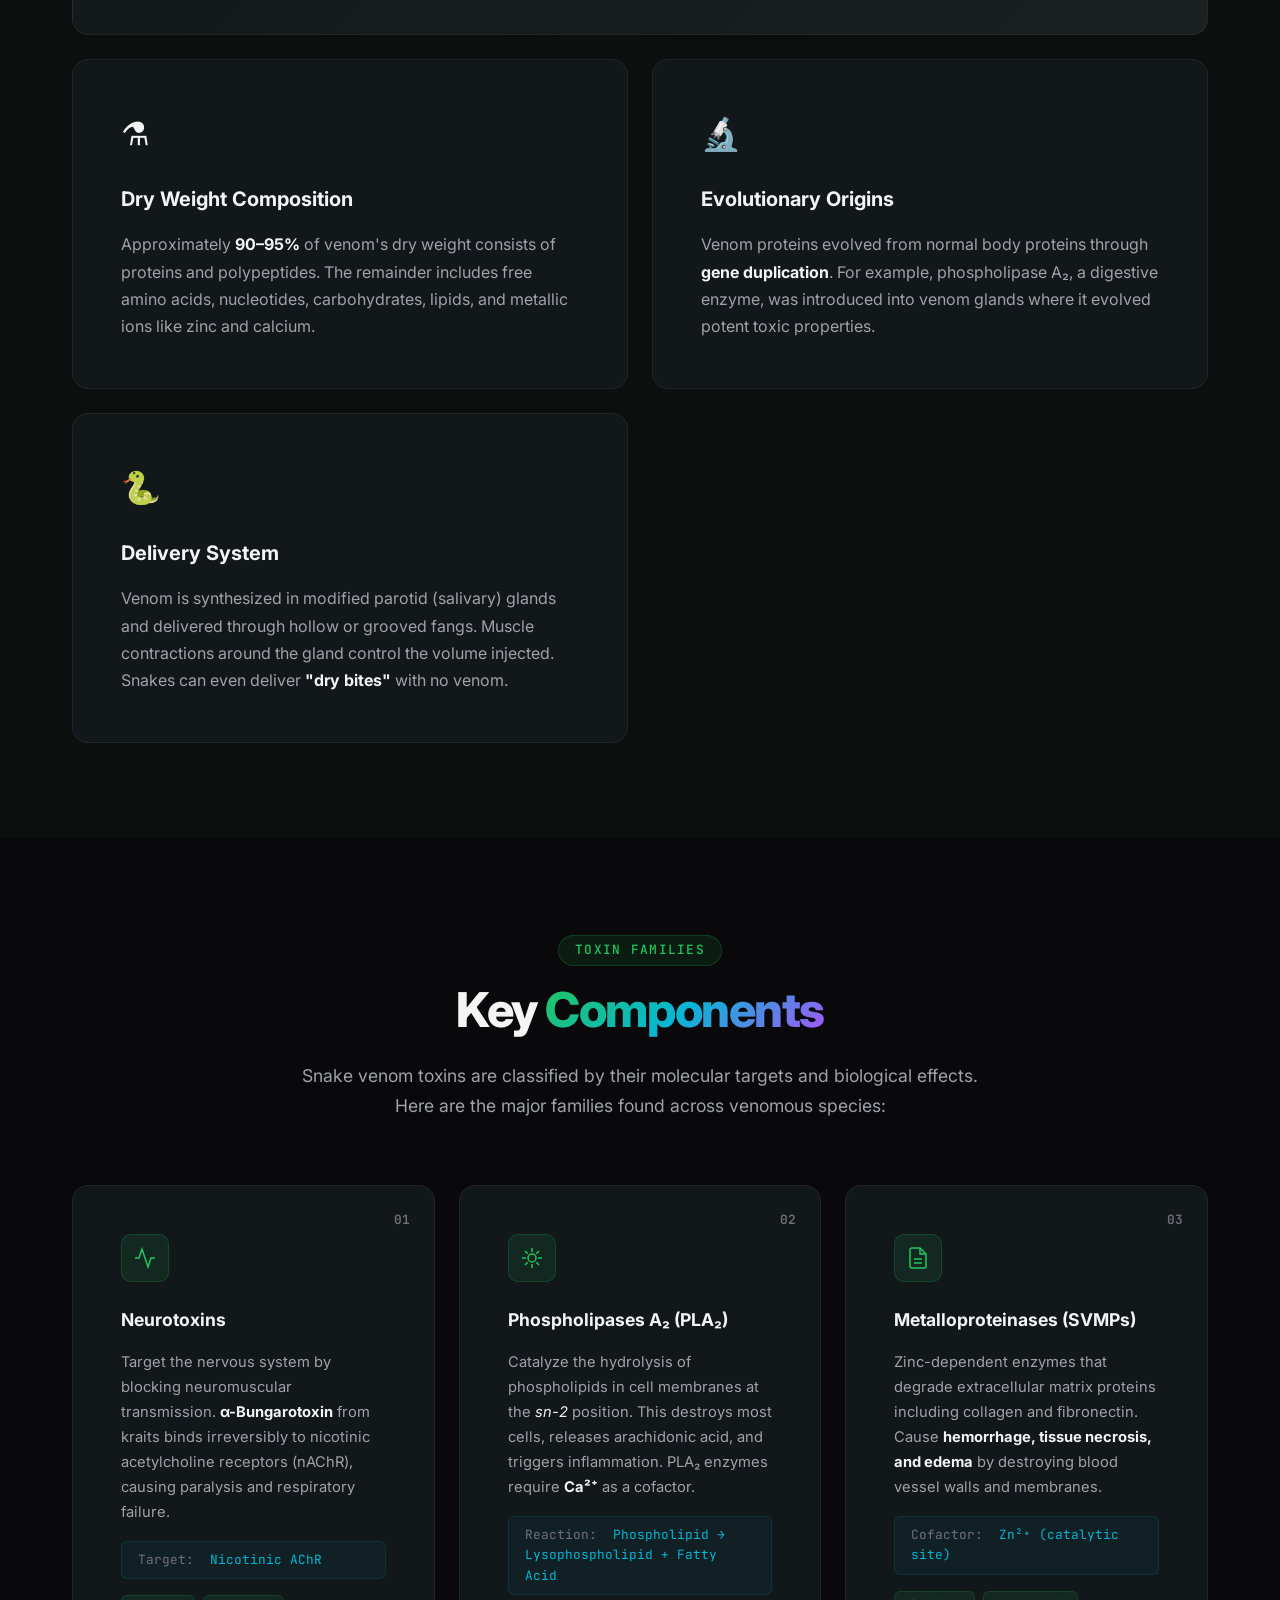
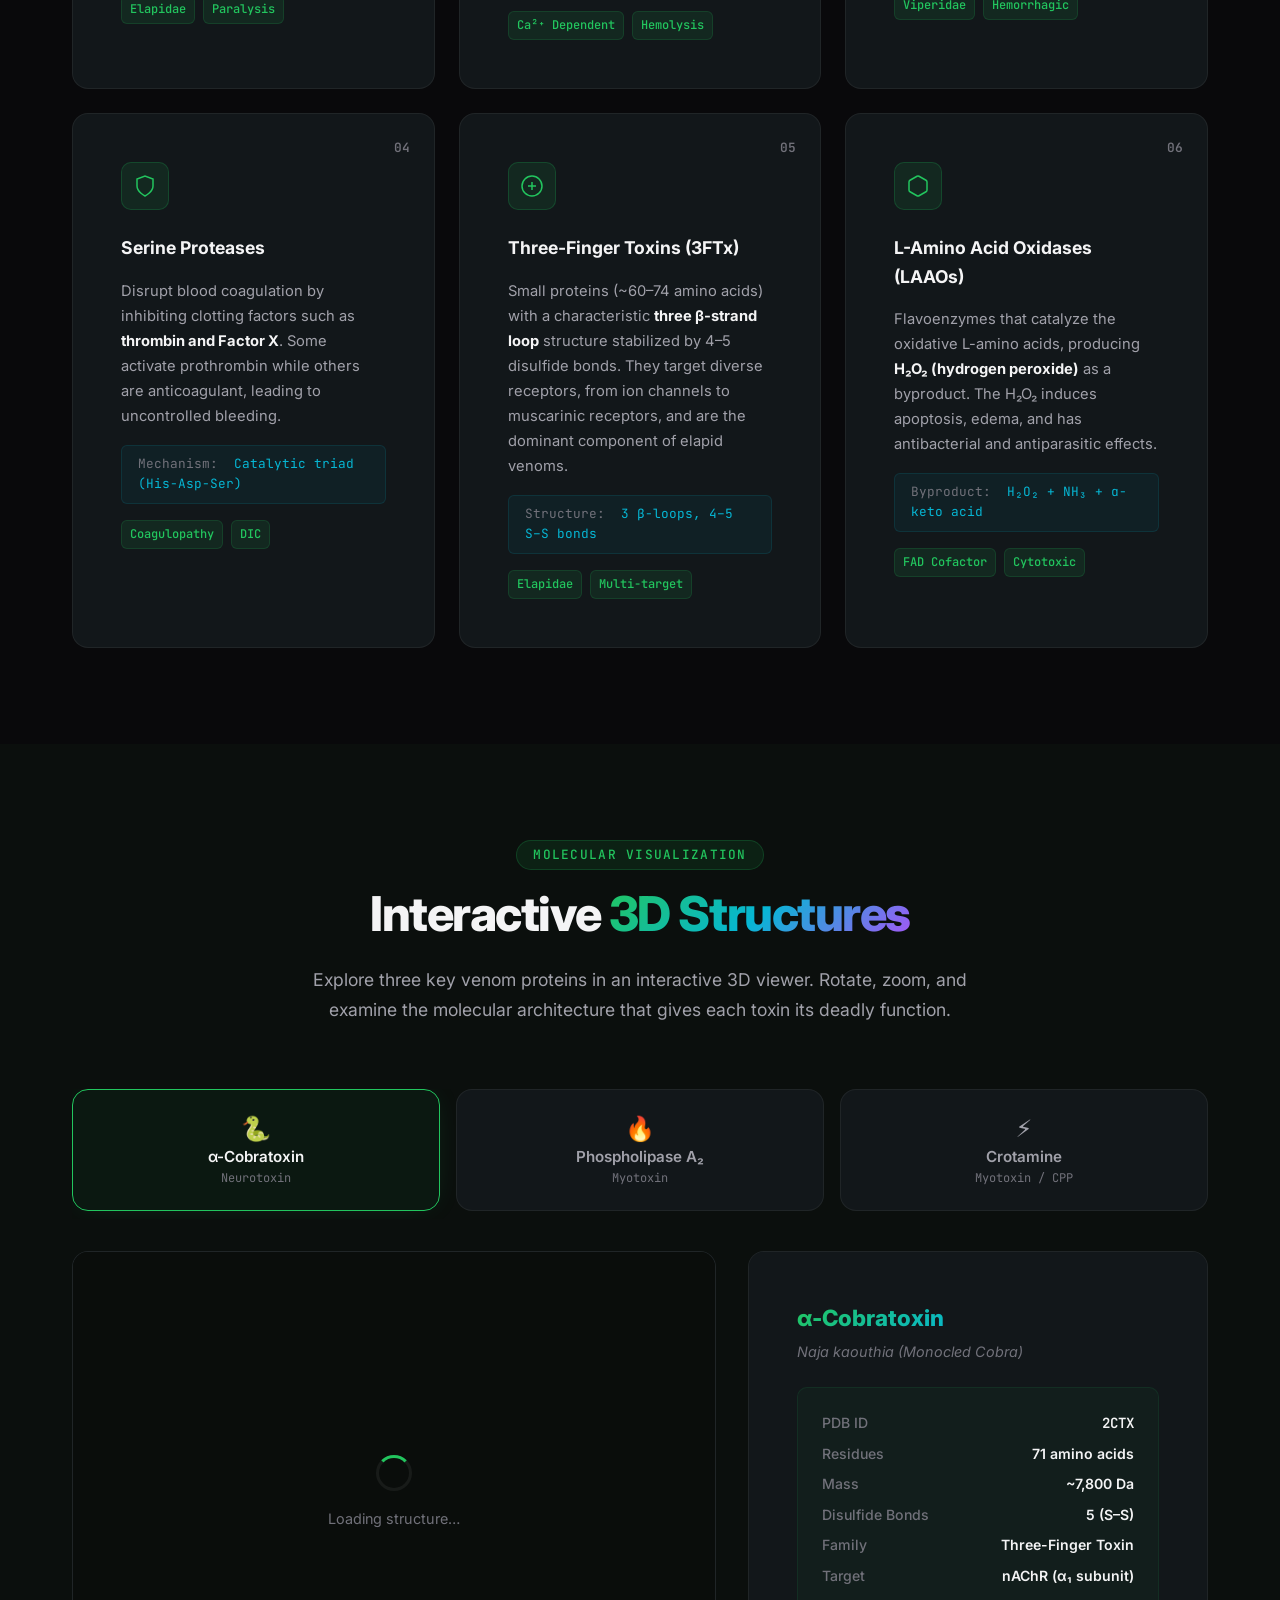
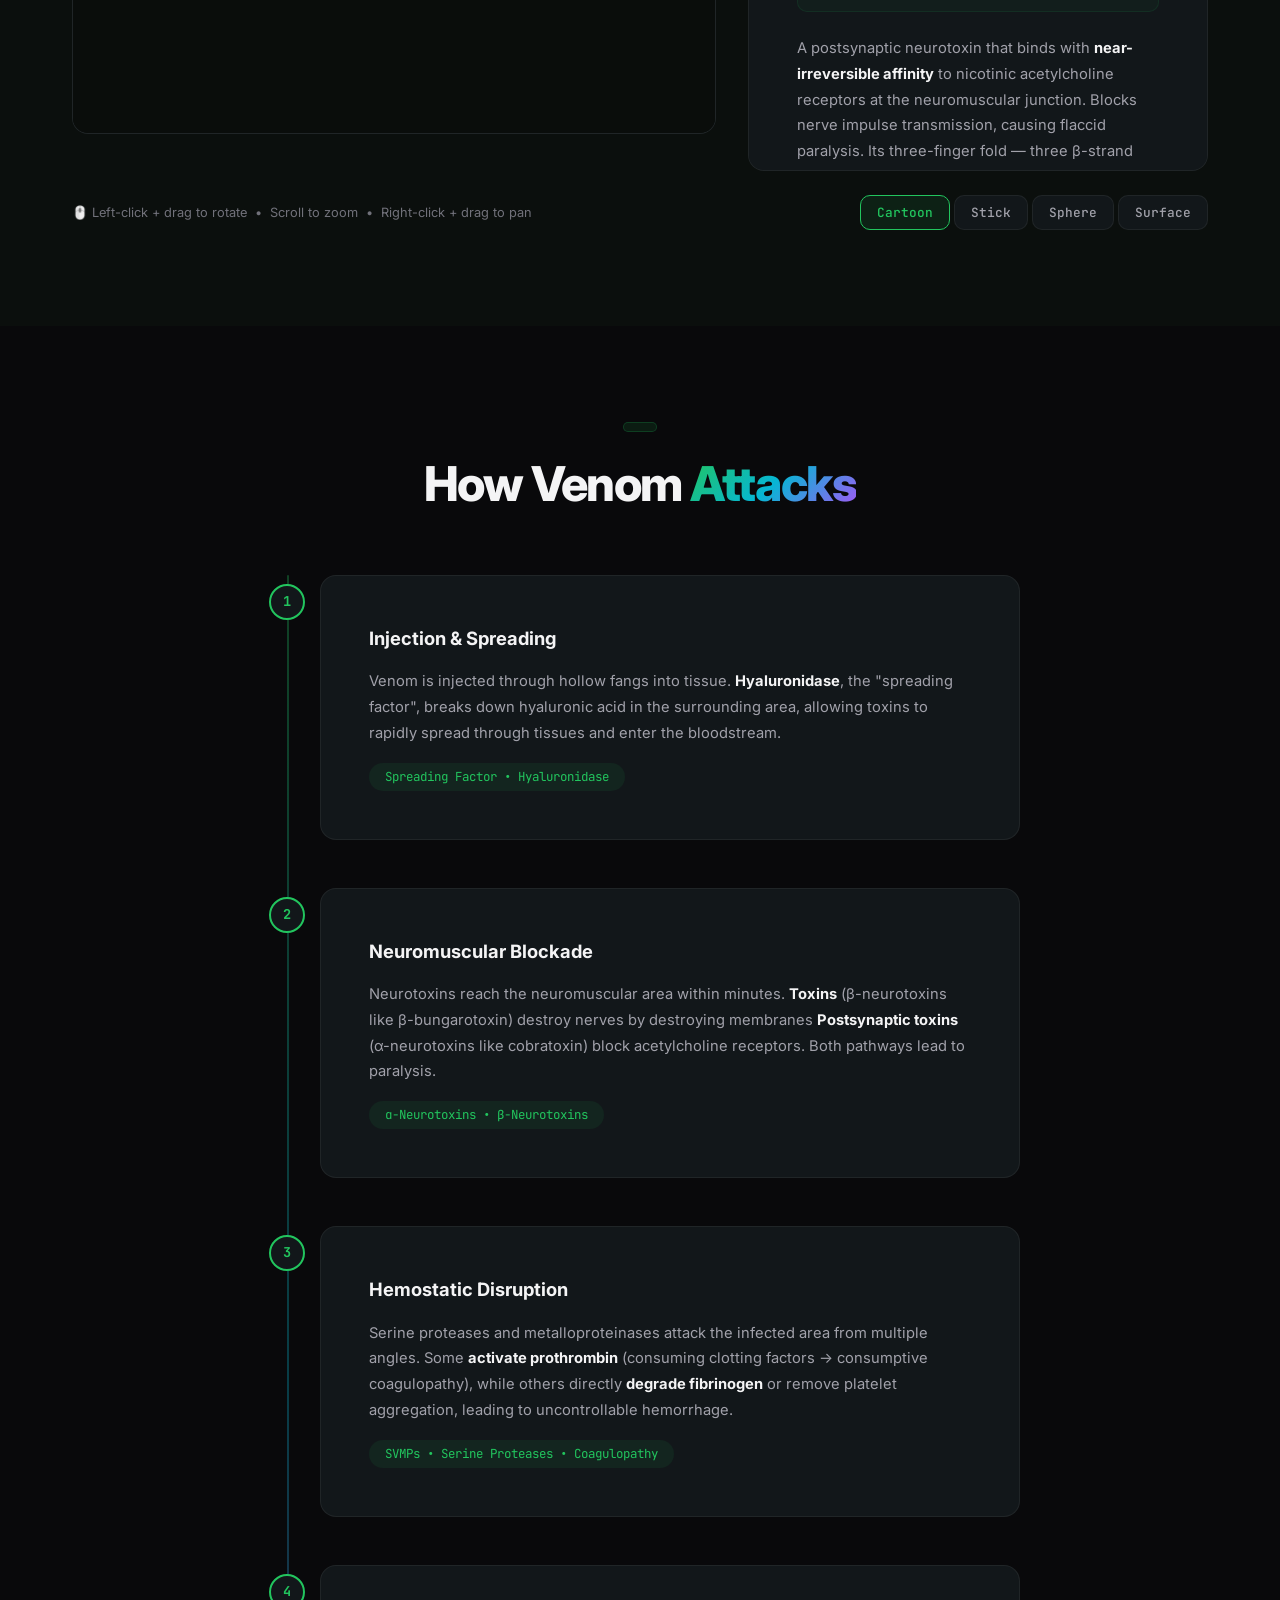
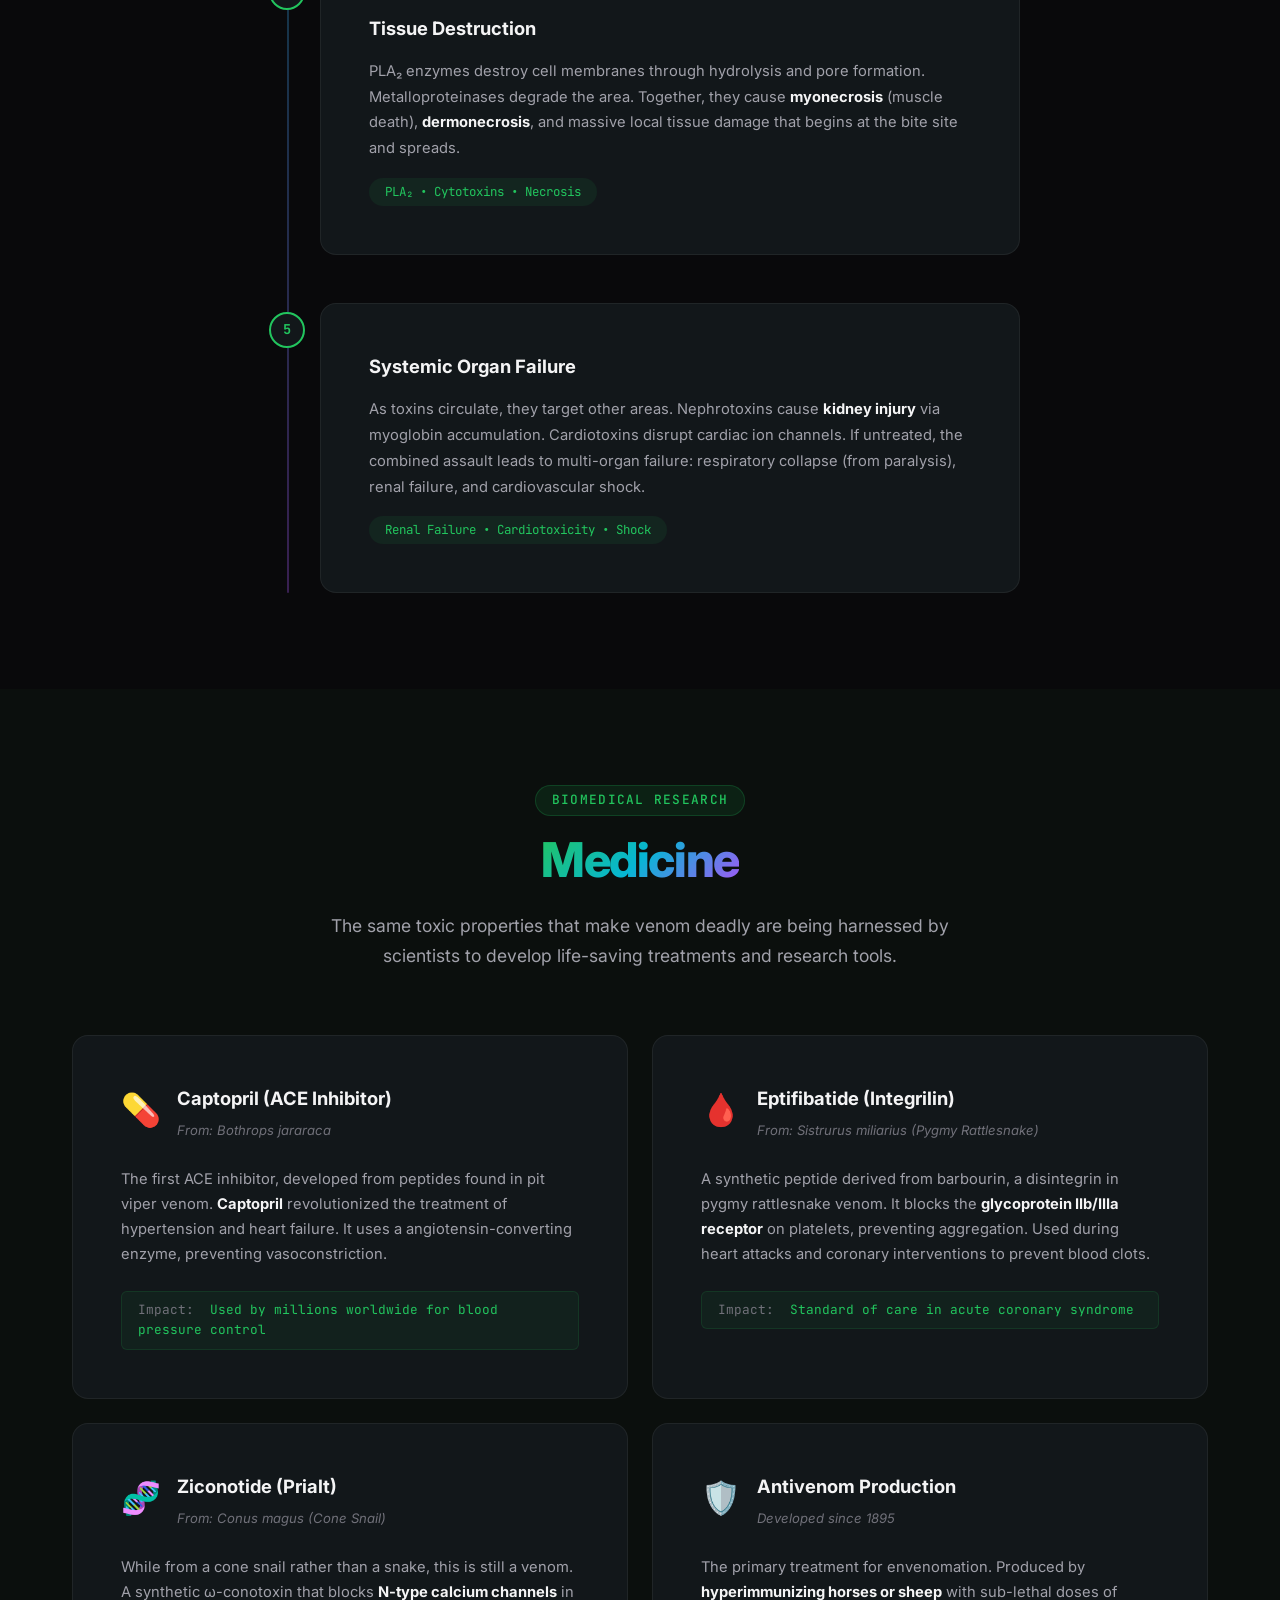
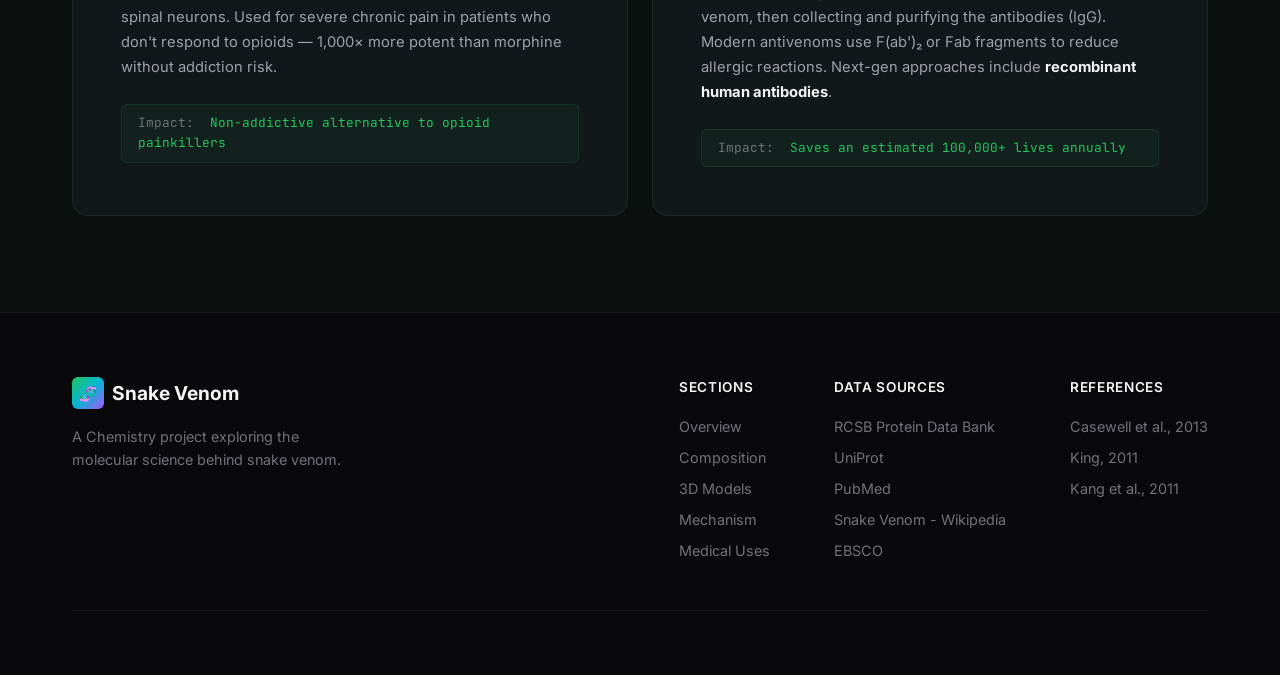
==== commit 9e67ba18: "Refine snake venom descriptions in index.html Updated descriptions and terminology related to snake " ====
--- a/index.html
+++ b/index.html
@@ -24,10 +24,10 @@
         <li><a href="medical.html" class="nav__link">Medical Chemistry</a></li>
         <li><a href="video.html" class="nav__link">Chemical Paparazzi</a></li>
         <li><a href="index.html" class="nav__link">Overview</a></li>
-        <li><a href="index.html/#composition" class="nav__link">Composition</a></li>
-        <li><a href="index.html/#models" class="nav__link">3D Models</a></li>
-        <li><a href="index.html/#mechanism" class="nav__link">Mechanism</a></li>
-        <li><a href="index.html/#medicine" class="nav__link nav__link--cta">Medical Uses</a></li>
+        <li><a href="#composition" class="nav__link">Composition</a></li>
+        <li><a href="#models" class="nav__link">3D Models</a></li>
+        <li><a href="#mechanism" class="nav__link">Mechanism</a></li>
+        <li><a href="#medicine" class="nav__link nav__link--cta">Medical Uses</a></li>
       </ul>
       <button class="nav__toggle" id="nav-toggle" aria-label="Toggle navigation">
         <span></span><span></span><span></span>
@@ -53,7 +53,7 @@
         <span class="hero__title--gradient">Snake Venom</span>
       </h1>
       <p class="hero__subtitle" id="hero-subtitle">
-        An interactive exploration of the complex cocktail of proteins, enzymes, and toxins that make snake venom one of nature's most sophisticated biochemical weapons.
+        A saliva that is one of nature's most powerful weaopns.
       </p>
       <div class="hero__actions" id="hero-actions">
         <a href="#models" class="btn btn--primary" id="hero-cta-primary">
@@ -94,14 +94,14 @@
         <span class="section__label">Introduction</span>
         <h2 class="section__title">What is <span class="text--gradient">Snake Venom</span>?</h2>
         <p class="section__desc">
-          Snake venom is a highly modified form of saliva: a complex mixture of proteins, peptides, enzymes, and non-protein molecules produced by specialized glands. It has evolved over millions of years to subdue prey, aid digestion, and serve as a defense mechanism.
+          Snake venom is a highly modified form of saliva: a complex mixture of proteins, peptides, enzymes, and non-protein molecules produced by specialized glands by the snake's mouth. It has evolved over millions of years to subdue prey, aid digestion, and serve as a defense mechanism.
         </p>
       </div>
       <div class="overview__grid">
         <div class="overview__card overview__card--main" id="overview-card-main">
           <div class="overview__card-icon">🧪</div>
           <h3>A Biochemical Cocktail</h3>
-          <p>Venom is not a single substance: it's a complex mixture containing <strong>20 to over 100 distinct proteins and peptides</strong>. These molecules work synergistically: some paralyze nerve signaling, others destroy cell membranes or prevent blood from clotting. The exact composition varies dramatically between species, populations, and even individual snakes, making each venom a unique biochemical fingerprint shaped by millions of years of natural selection.</p>
+          <p>Venom is not a single substance: it's a complex mixture containing <strong>20 to over 100 distinct proteins and peptides</strong>. These molecules work together: some paralyze nerve signaling, others destroy cell membranes or prevent blood from clotting. The exact composition varies dramatically between species, populations, and even individual snakes, making each venom a unique compound shaped by millions of years of natural selection.</p>
         </div>
         <div class="overview__card" id="overview-card-1">
           <div class="overview__card-icon">⚗️</div>
@@ -111,7 +111,7 @@
         <div class="overview__card" id="overview-card-2">
           <div class="overview__card-icon">🔬</div>
           <h3>Evolutionary Origins</h3>
-          <p>Venom proteins evolved from normal body proteins through <strong>gene duplication</strong>. For example, phospholipase A₂, a digestive enzyme, was recruited into venom glands where it evolved potent toxic properties.</p>
+          <p>Venom proteins evolved from normal body proteins through <strong>gene duplication</strong>. For example, phospholipase A₂, a digestive enzyme, was introduced into venom glands where it evolved potent toxic properties.</p>
         </div>
         <div class="overview__card" id="overview-card-3">
           <div class="overview__card-icon">🐍</div>
@@ -156,7 +156,7 @@
             <svg viewBox="0 0 24 24" fill="none" stroke="currentColor" stroke-width="1.5"><path d="M12 2v4M12 18v4M4.93 4.93l2.83 2.83M16.24 16.24l2.83 2.83M2 12h4M18 12h4M4.93 19.07l2.83-2.83M16.24 7.76l2.83-2.83"/><circle cx="12" cy="12" r="4"/></svg>
           </div>
           <h3 class="comp-card__title">Phospholipases A₂ (PLA₂)</h3>
-          <p class="comp-card__desc">Catalyze the hydrolysis of phospholipids in cell membranes at the <em>sn-2</em> position. This destroys cell integrity, releases arachidonic acid, and triggers inflammation. PLA₂ enzymes require <strong>Ca²⁺</strong> as a cofactor.</p>
+          <p class="comp-card__desc">Catalyze the hydrolysis of phospholipids in cell membranes at the <em>sn-2</em> position. This destroys most cells, releases arachidonic acid, and triggers inflammation. PLA₂ enzymes require <strong>Ca²⁺</strong> as a cofactor.</p>
           <div class="comp-card__formula">
             <span class="formula-label">Reaction:</span> Phospholipid → Lysophospholipid + Fatty Acid
           </div>
@@ -172,7 +172,7 @@
             <svg viewBox="0 0 24 24" fill="none" stroke="currentColor" stroke-width="1.5"><path d="M14 2H6a2 2 0 00-2 2v16a2 2 0 002 2h12a2 2 0 002-2V8z"/><polyline points="14 2 14 8 20 8"/><line x1="16" y1="13" x2="8" y2="13"/><line x1="16" y1="17" x2="8" y2="17"/></svg>
           </div>
           <h3 class="comp-card__title">Metalloproteinases (SVMPs)</h3>
-          <p class="comp-card__desc">Zinc-dependent enzymes that degrade extracellular matrix proteins including collagen and fibronectin. Cause <strong>hemorrhage, tissue necrosis, and edema</strong> by destroying blood vessel walls and basement membranes.</p>
+          <p class="comp-card__desc">Zinc-dependent enzymes that degrade extracellular matrix proteins including collagen and fibronectin. Cause <strong>hemorrhage, tissue necrosis, and edema</strong> by destroying blood vessel walls and membranes.</p>
           <div class="comp-card__formula">
             <span class="formula-label">Cofactor:</span> Zn²⁺ (catalytic site)
           </div>
@@ -188,7 +188,7 @@
             <svg viewBox="0 0 24 24" fill="none" stroke="currentColor" stroke-width="1.5"><path d="M12 22s8-4 8-10V5l-8-3-8 3v7c0 6 8 10 8 10z"/></svg>
           </div>
           <h3 class="comp-card__title">Serine Proteases</h3>
-          <p class="comp-card__desc">Disrupt the blood coagulation cascade by mimicking or inhibiting clotting factors such as <strong>thrombin and Factor X</strong>. Some activate prothrombin while others are anticoagulant, leading to uncontrolled bleeding or disseminated intravascular coagulation (DIC).</p>
+          <p class="comp-card__desc">Disrupt blood coagulation by inhibiting clotting factors such as <strong>thrombin and Factor X</strong>. Some activate prothrombin while others are anticoagulant, leading to uncontrolled bleeding.</p>
           <div class="comp-card__formula">
             <span class="formula-label">Mechanism:</span> Catalytic triad (His-Asp-Ser)
           </div>
@@ -204,7 +204,7 @@
             <svg viewBox="0 0 24 24" fill="none" stroke="currentColor" stroke-width="1.5"><circle cx="12" cy="12" r="10"/><path d="M8 12h8M12 8v8"/></svg>
           </div>
           <h3 class="comp-card__title">Three-Finger Toxins (3FTx)</h3>
-          <p class="comp-card__desc">Small proteins (~60–74 amino acids) with a characteristic <strong>three β-strand loop</strong> structure stabilized by 4–5 disulfide bonds. They target diverse receptors — from ion channels to muscarinic receptors — and are the dominant component of elapid venoms.</p>
+          <p class="comp-card__desc">Small proteins (~60–74 amino acids) with a characteristic <strong>three β-strand loop</strong> structure stabilized by 4–5 disulfide bonds. They target diverse receptors, from ion channels to muscarinic receptors, and are the dominant component of elapid venoms.</p>
           <div class="comp-card__formula">
             <span class="formula-label">Structure:</span> 3 β-loops, 4–5 S–S bonds
           </div>
@@ -220,7 +220,7 @@
             <svg viewBox="0 0 24 24" fill="none" stroke="currentColor" stroke-width="1.5"><path d="M21 16V8a2 2 0 00-1-1.73l-7-4a2 2 0 00-2 0l-7 4A2 2 0 003 8v8a2 2 0 001 1.73l7 4a2 2 0 002 0l7-4A2 2 0 0021 16z"/></svg>
           </div>
           <h3 class="comp-card__title">L-Amino Acid Oxidases (LAAOs)</h3>
-          <p class="comp-card__desc">Flavoenzymes that catalyze the oxidative deamination of L-amino acids, producing <strong>H₂O₂ (hydrogen peroxide)</strong> as a byproduct. The H₂O₂ induces apoptosis, edema, and has antibacterial and antiparasitic effects.</p>
+          <p class="comp-card__desc">Flavoenzymes that catalyze the oxidative L-amino acids, producing <strong>H₂O₂ (hydrogen peroxide)</strong> as a byproduct. The H₂O₂ induces apoptosis, edema, and has antibacterial and antiparasitic effects.</p>
           <div class="comp-card__formula">
             <span class="formula-label">Byproduct:</span> H₂O₂ + NH₃ + α-keto acid
           </div>
@@ -355,7 +355,7 @@
           </div>
           <div class="mechanism__step-content">
             <h3>Injection &amp; Spreading</h3>
-            <p>Venom is injected through hollow fangs into subcutaneous tissue. <strong>Hyaluronidase</strong>, the "spreading factor", breaks down hyaluronic acid in the extracellular matrix, allowing toxins to rapidly diffuse through tissues and enter the bloodstream.</p>
+            <p>Venom is injected through hollow fangs into tissue. <strong>Hyaluronidase</strong>, the "spreading factor", breaks down hyaluronic acid in the surrounding area, allowing toxins to rapidly spread through tissues and enter the bloodstream.</p>
             <div class="mechanism__step-tag">Spreading Factor • Hyaluronidase</div>
           </div>
         </div>
@@ -366,7 +366,7 @@
           </div>
           <div class="mechanism__step-content">
             <h3>Neuromuscular Blockade</h3>
-            <p>Neurotoxins reach the neuromuscular junction within minutes. <strong>Presynaptic toxins</strong> (β-neurotoxins like β-bungarotoxin) destroy nerve terminals by degrading membrane phospholipids. <strong>Postsynaptic toxins</strong> (α-neurotoxins like cobratoxin) block acetylcholine receptors. Both pathways lead to paralysis.</p>
+            <p>Neurotoxins reach the neuromuscular area within minutes. <strong>Toxins</strong> (β-neurotoxins like β-bungarotoxin) destroy nerves by destroying membranes <strong>Postsynaptic toxins</strong> (α-neurotoxins like cobratoxin) block acetylcholine receptors. Both pathways lead to paralysis.</p>
             <div class="mechanism__step-tag">α-Neurotoxins • β-Neurotoxins</div>
           </div>
         </div>
@@ -377,7 +377,7 @@
           </div>
           <div class="mechanism__step-content">
             <h3>Hemostatic Disruption</h3>
-            <p>Serine proteases and metalloproteinases attack the coagulation cascade from multiple angles. Some <strong>activate prothrombin</strong> (consuming clotting factors → consumptive coagulopathy), while others directly <strong>degrade fibrinogen</strong> or inhibit platelet aggregation, leading to uncontrollable hemorrhage.</p>
+            <p>Serine proteases and metalloproteinases attack the infected area from multiple angles. Some <strong>activate prothrombin</strong> (consuming clotting factors → consumptive coagulopathy), while others directly <strong>degrade fibrinogen</strong> or remove platelet aggregation, leading to uncontrollable hemorrhage.</p>
             <div class="mechanism__step-tag">SVMPs • Serine Proteases • Coagulopathy</div>
           </div>
         </div>
@@ -388,7 +388,7 @@
           </div>
           <div class="mechanism__step-content">
             <h3>Tissue Destruction</h3>
-            <p>PLA₂ enzymes and cytotoxins destroy cell membranes through enzymatic hydrolysis and pore formation. Metalloproteinases degrade the extracellular matrix. Together, they cause <strong>myonecrosis</strong> (muscle death), <strong>dermonecrosis</strong>, and massive local tissue damage that begins at the bite site and spreads.</p>
+            <p>PLA₂ enzymes destroy cell membranes through hydrolysis and pore formation. Metalloproteinases degrade the area. Together, they cause <strong>myonecrosis</strong> (muscle death), <strong>dermonecrosis</strong>, and massive local tissue damage that begins at the bite site and spreads.</p>
             <div class="mechanism__step-tag">PLA₂ • Cytotoxins • Necrosis</div>
           </div>
         </div>
@@ -399,7 +399,7 @@
           </div>
           <div class="mechanism__step-content">
             <h3>Systemic Organ Failure</h3>
-            <p>As toxins circulate, they target distant organs. Nephrotoxins cause <strong>acute kidney injury</strong> via myoglobin accumulation. Cardiotoxins disrupt cardiac ion channels. If untreated, the combined assault leads to multi-organ failure — respiratory collapse (from paralysis), renal failure, and cardiovascular shock.</p>
+            <p>As toxins circulate, they target other areas. Nephrotoxins cause <strong>kidney injury</strong> via myoglobin accumulation. Cardiotoxins disrupt cardiac ion channels. If untreated, the combined assault leads to multi-organ failure: respiratory collapse (from paralysis), renal failure, and cardiovascular shock.</p>
             <div class="mechanism__step-tag">Renal Failure • Cardiotoxicity • Shock</div>
           </div>
         </div>
@@ -428,7 +428,7 @@
               <span class="medicine__card-origin">From: Bothrops jararaca</span>
             </div>
           </div>
-          <p>The first ACE inhibitor, developed from bradykinin-potentiating peptides found in pit viper venom. <strong>Captopril</strong> revolutionized the treatment of hypertension and heart failure. It inhibits angiotensin-converting enzyme, preventing vasoconstriction.</p>
+          <p>The first ACE inhibitor, developed from peptides found in pit viper venom. <strong>Captopril</strong> revolutionized the treatment of hypertension and heart failure. It uses a angiotensin-converting enzyme, preventing vasoconstriction.</p>
           <div class="medicine__card-impact">
             <span class="impact-label">Impact:</span> Used by millions worldwide for blood pressure control
           </div>
@@ -442,7 +442,7 @@
               <span class="medicine__card-origin">From: Sistrurus miliarius (Pygmy Rattlesnake)</span>
             </div>
           </div>
-          <p>A synthetic cyclic peptide derived from barbourin, a disintegrin in pygmy rattlesnake venom. It blocks the <strong>glycoprotein IIb/IIIa receptor</strong> on platelets, preventing aggregation. Used during heart attacks and coronary interventions to prevent blood clots.</p>
+          <p>A synthetic peptide derived from barbourin, a disintegrin in pygmy rattlesnake venom. It blocks the <strong>glycoprotein IIb/IIIa receptor</strong> on platelets, preventing aggregation. Used during heart attacks and coronary interventions to prevent blood clots.</p>
           <div class="medicine__card-impact">
             <span class="impact-label">Impact:</span> Standard of care in acute coronary syndrome
           </div>
@@ -456,7 +456,7 @@
               <span class="medicine__card-origin">From: Conus magus (Cone Snail)</span>
             </div>
           </div>
-          <p>While from a cone snail rather than a snake, this illustrates venom-to-drug pipelines. A synthetic ω-conotoxin that blocks <strong>N-type calcium channels</strong> in spinal neurons. Used for severe chronic pain in patients who don't respond to opioids — 1,000× more potent than morphine without addiction risk.</p>
+          <p>While from a cone snail rather than a snake, this is still a venom. A synthetic ω-conotoxin that blocks <strong>N-type calcium channels</strong> in spinal neurons. Used for severe chronic pain in patients who don't respond to opioids — 1,000× more potent than morphine without addiction risk.</p>
           <div class="medicine__card-impact">
             <span class="impact-label">Impact:</span> Non-addictive alternative to opioid painkillers
           </div>
@@ -505,6 +505,8 @@
             <a href="https://www.rcsb.org/" target="_blank" rel="noopener">RCSB Protein Data Bank</a>
             <a href="https://www.uniprot.org/" target="_blank" rel="noopener">UniProt</a>
             <a href="https://pubmed.ncbi.nlm.nih.gov/" target="_blank" rel="noopener">PubMed</a>
+            <a href="https://en.wikipedia.org/wiki/Snake_venom/" target="_blank" rel="noopener">Snake Venom - Wikipedia</a>
+            <a href="https://www.ebsco.com/research-starters/zoology/snake-venom" target="_blank" rel="noopener">EBSCO</a>
           </div>
           <div class="footer__col">
             <h4>References</h4>
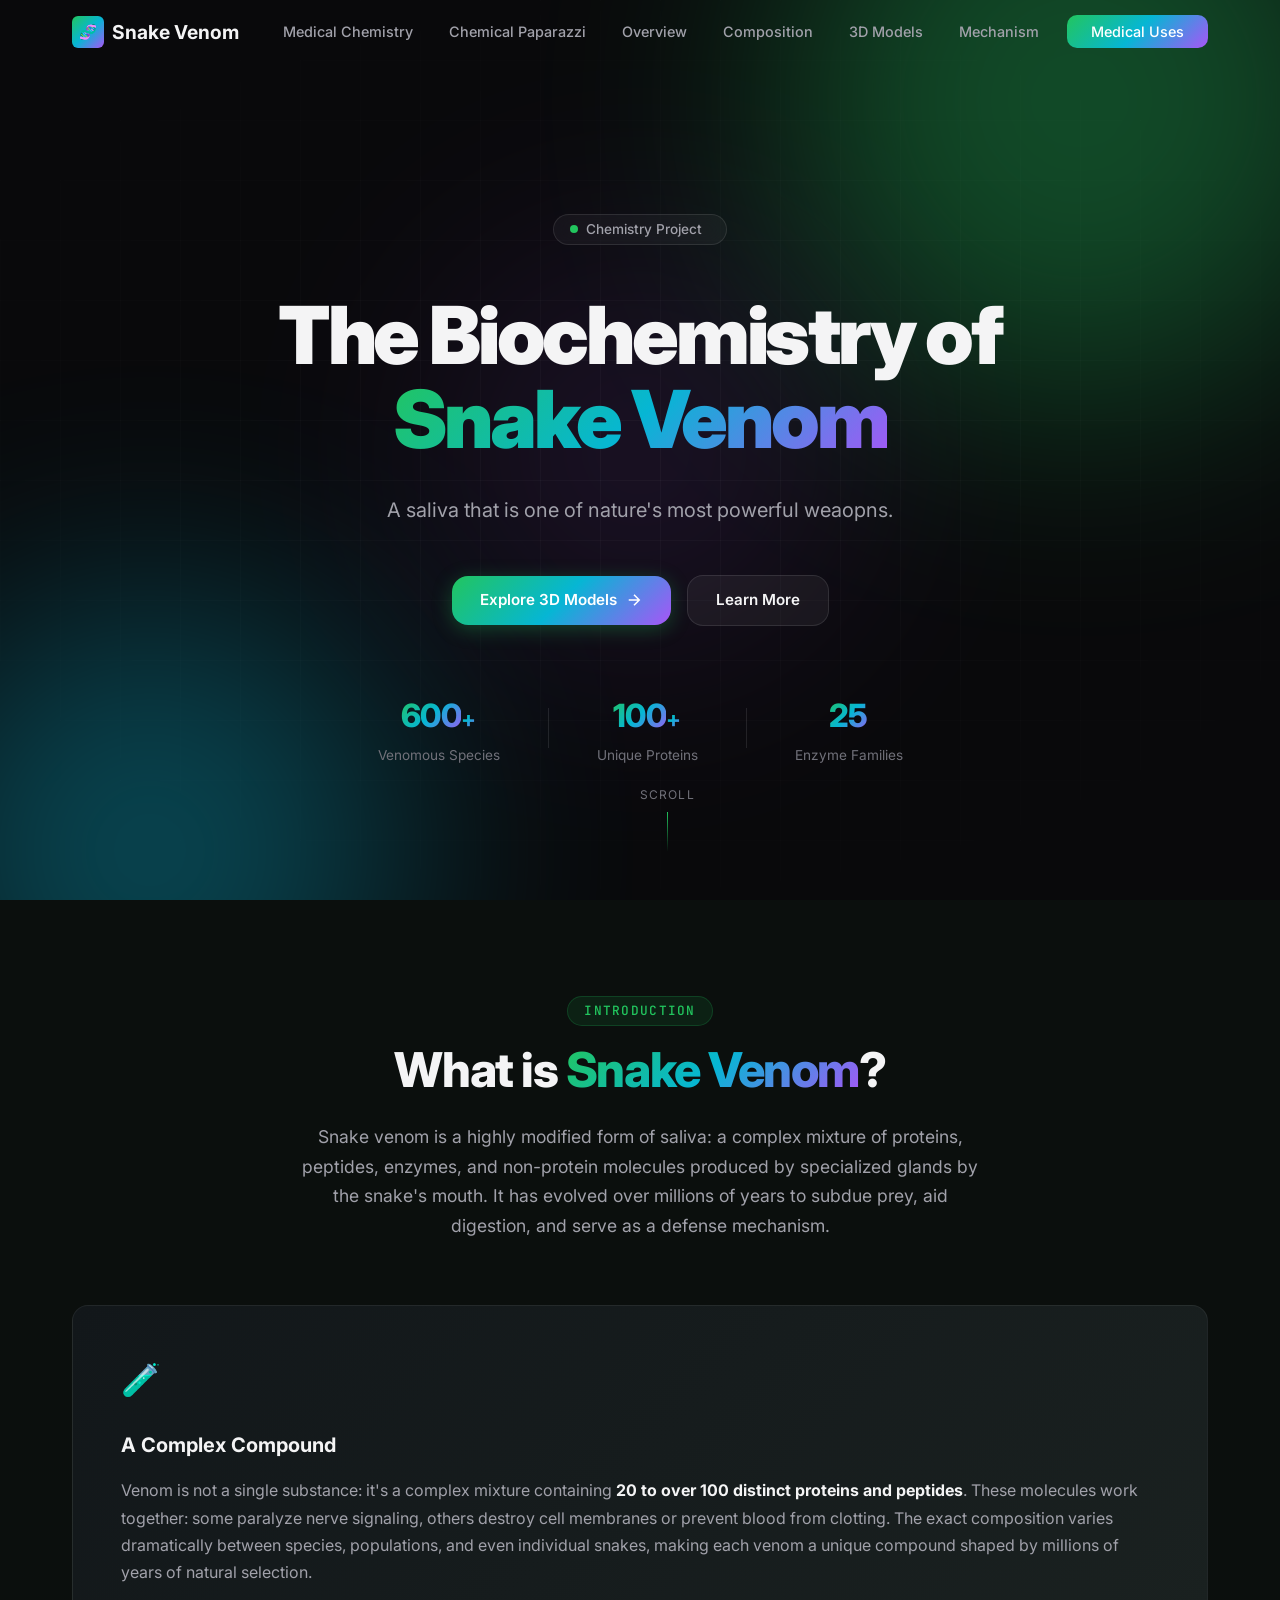
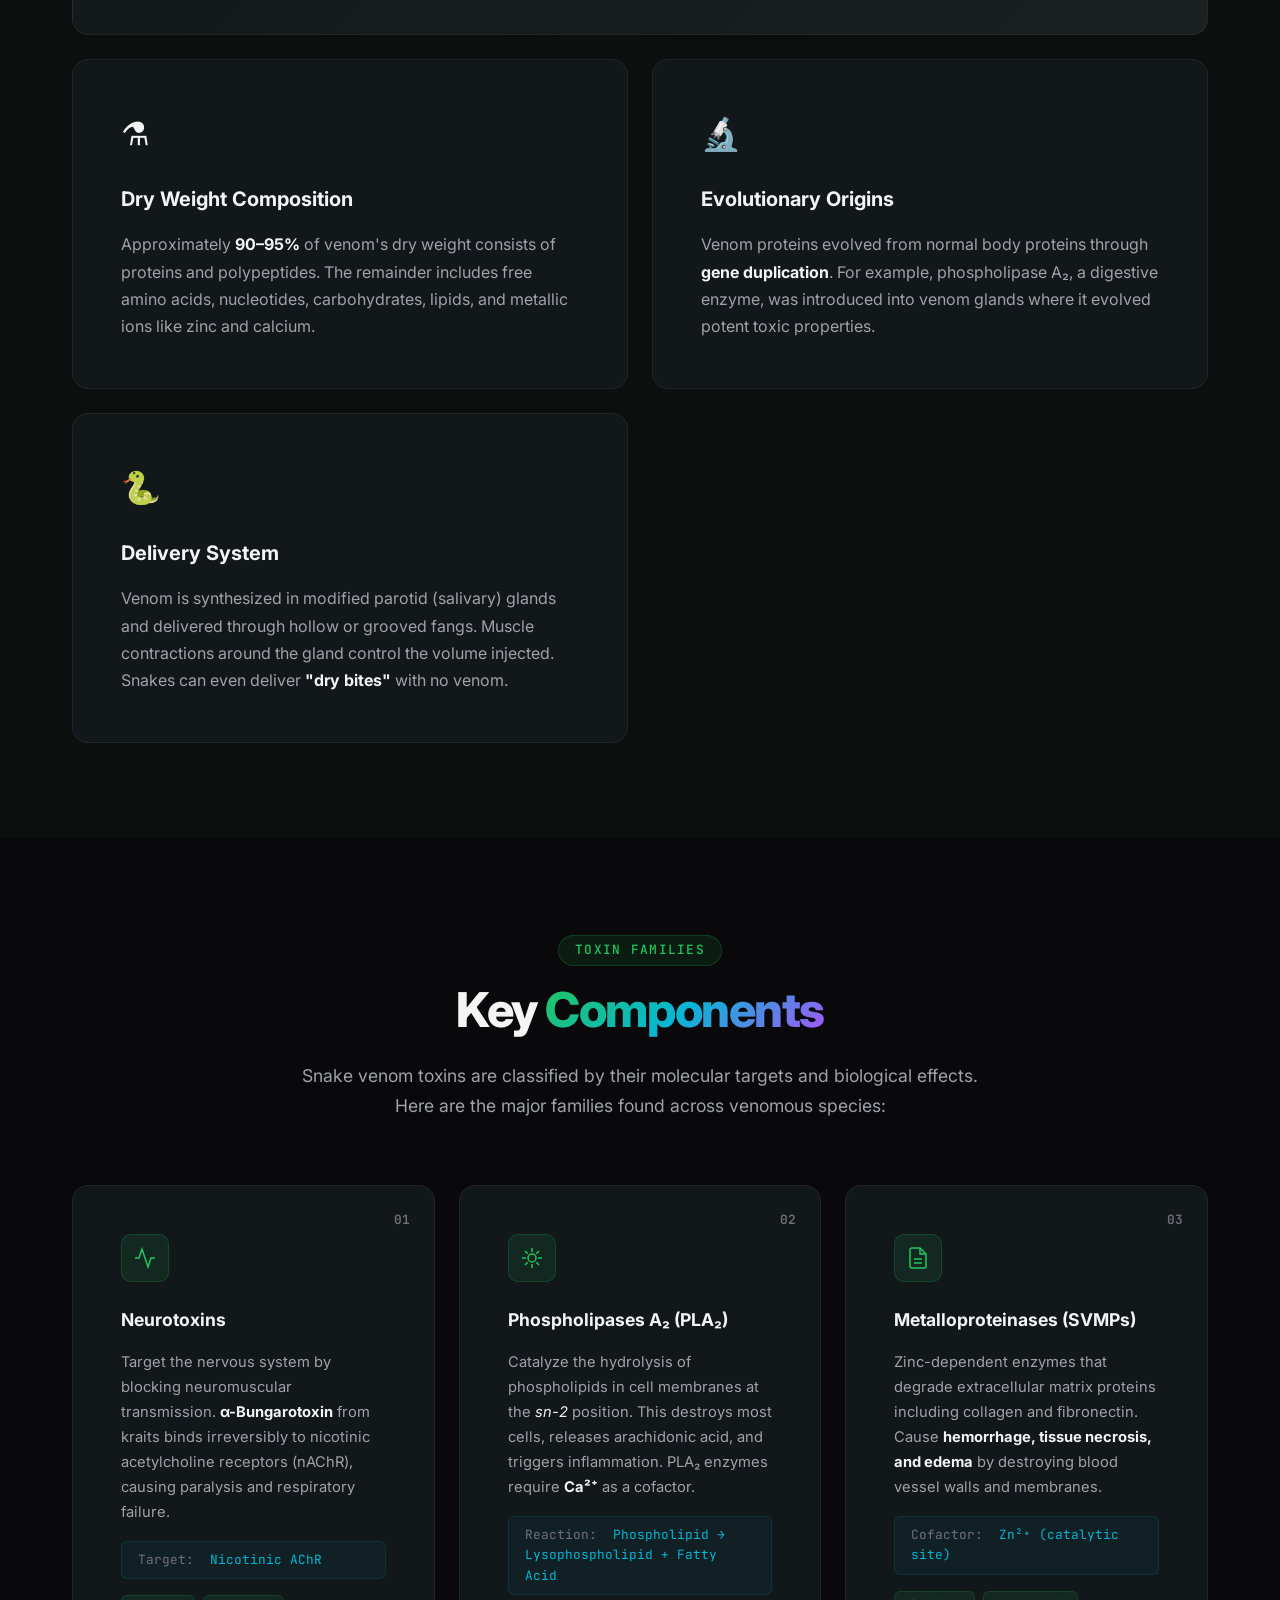
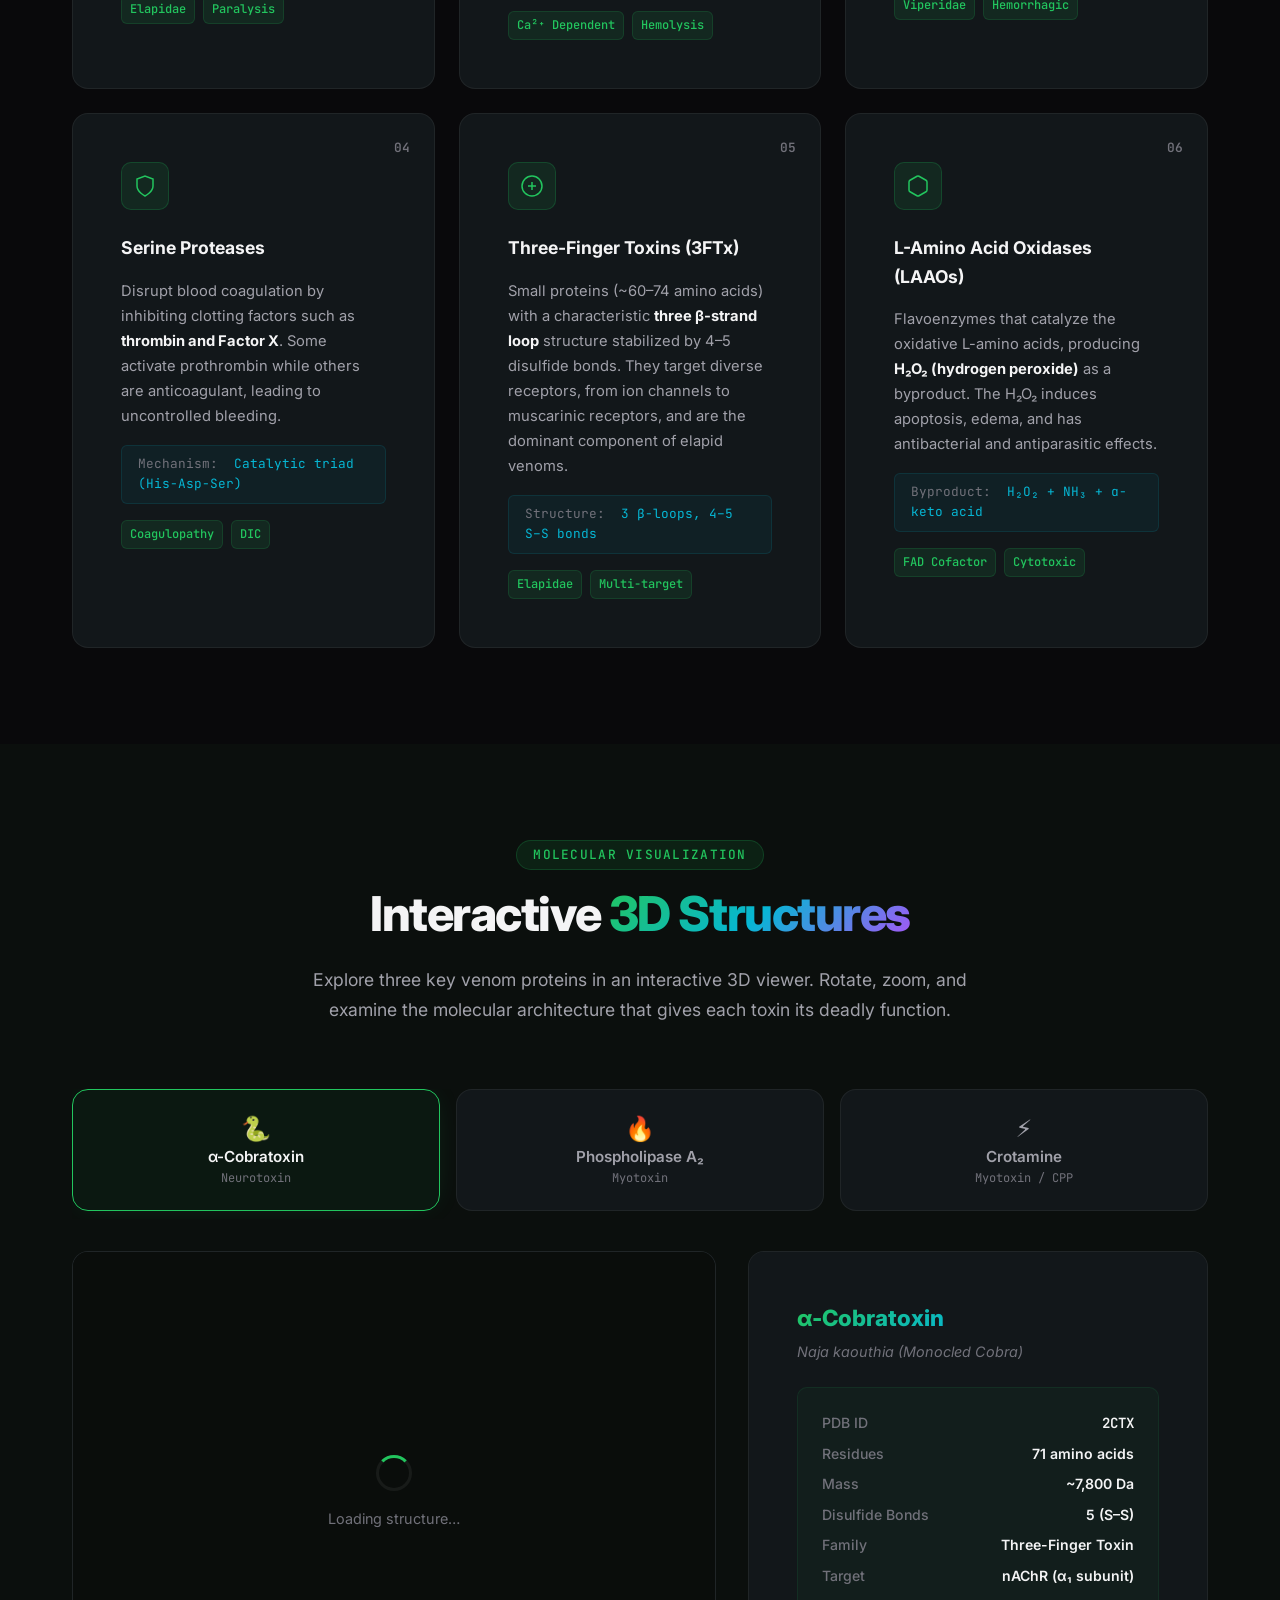
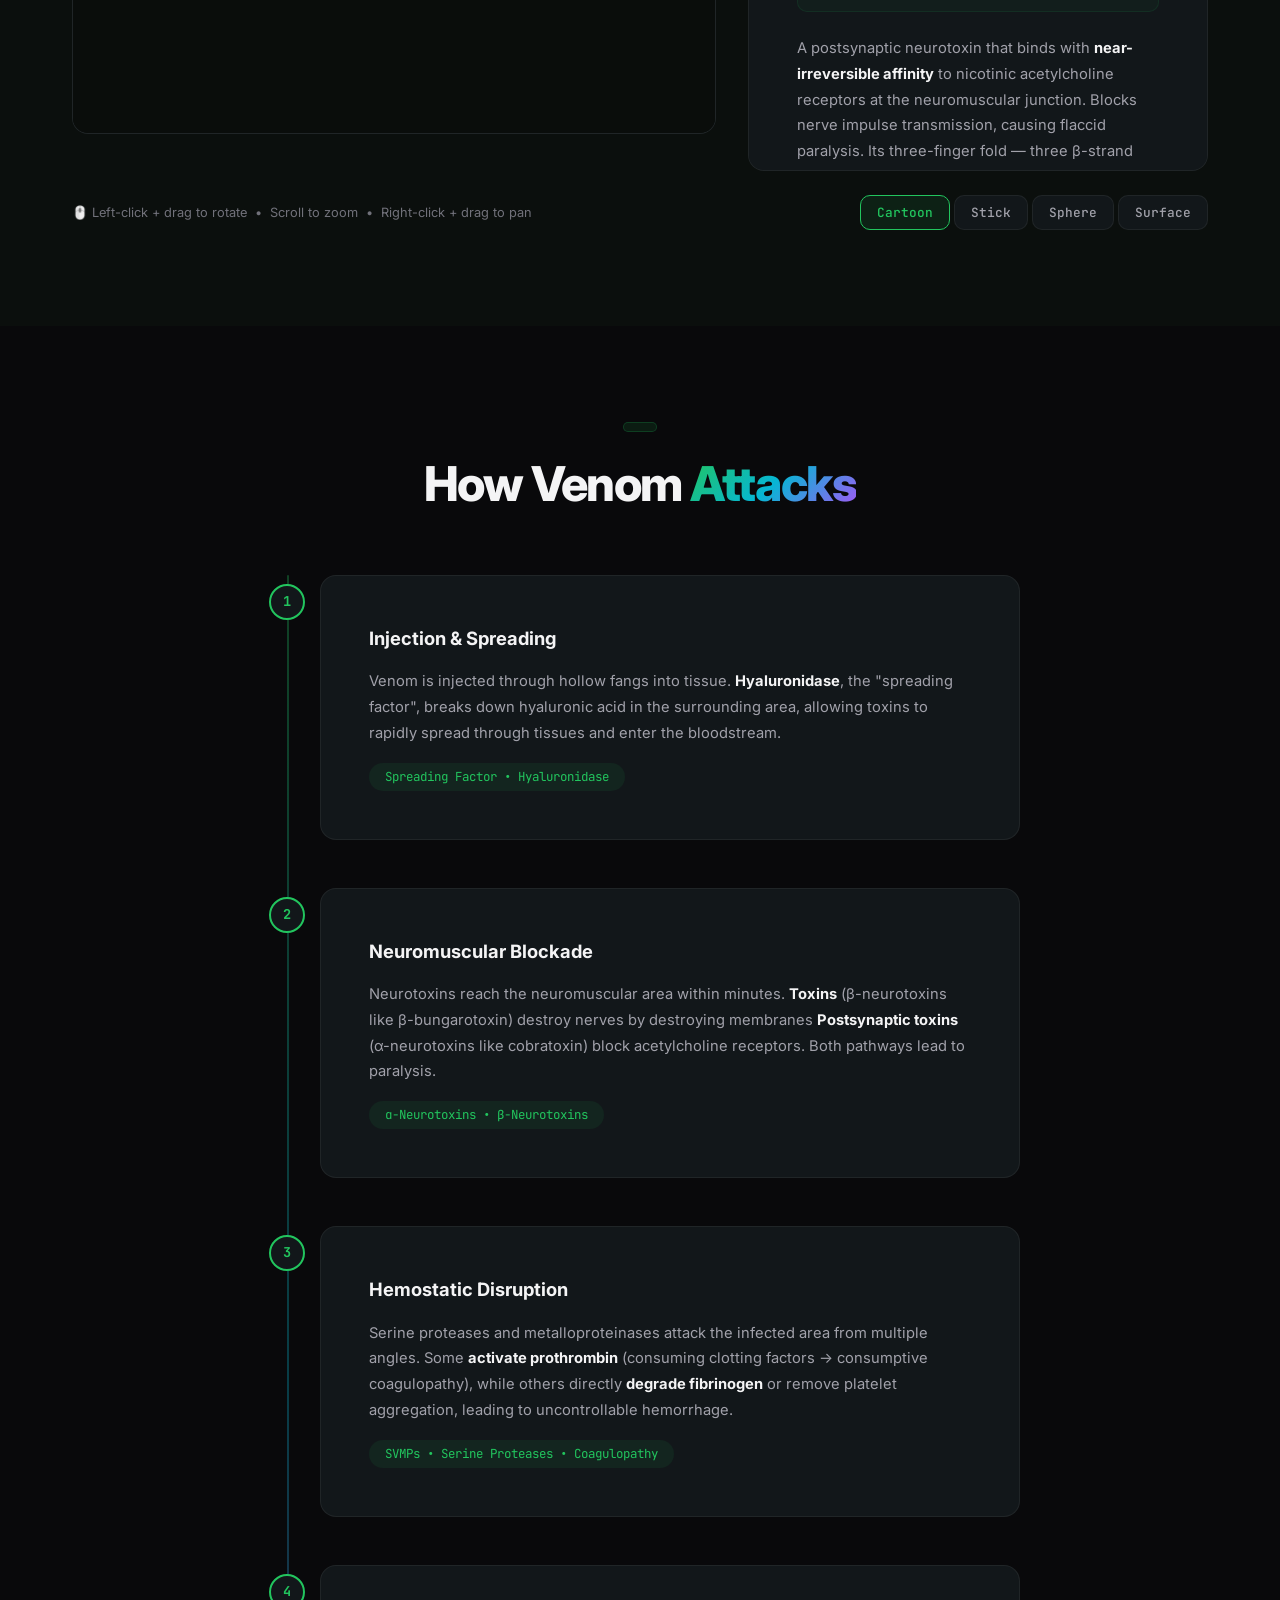
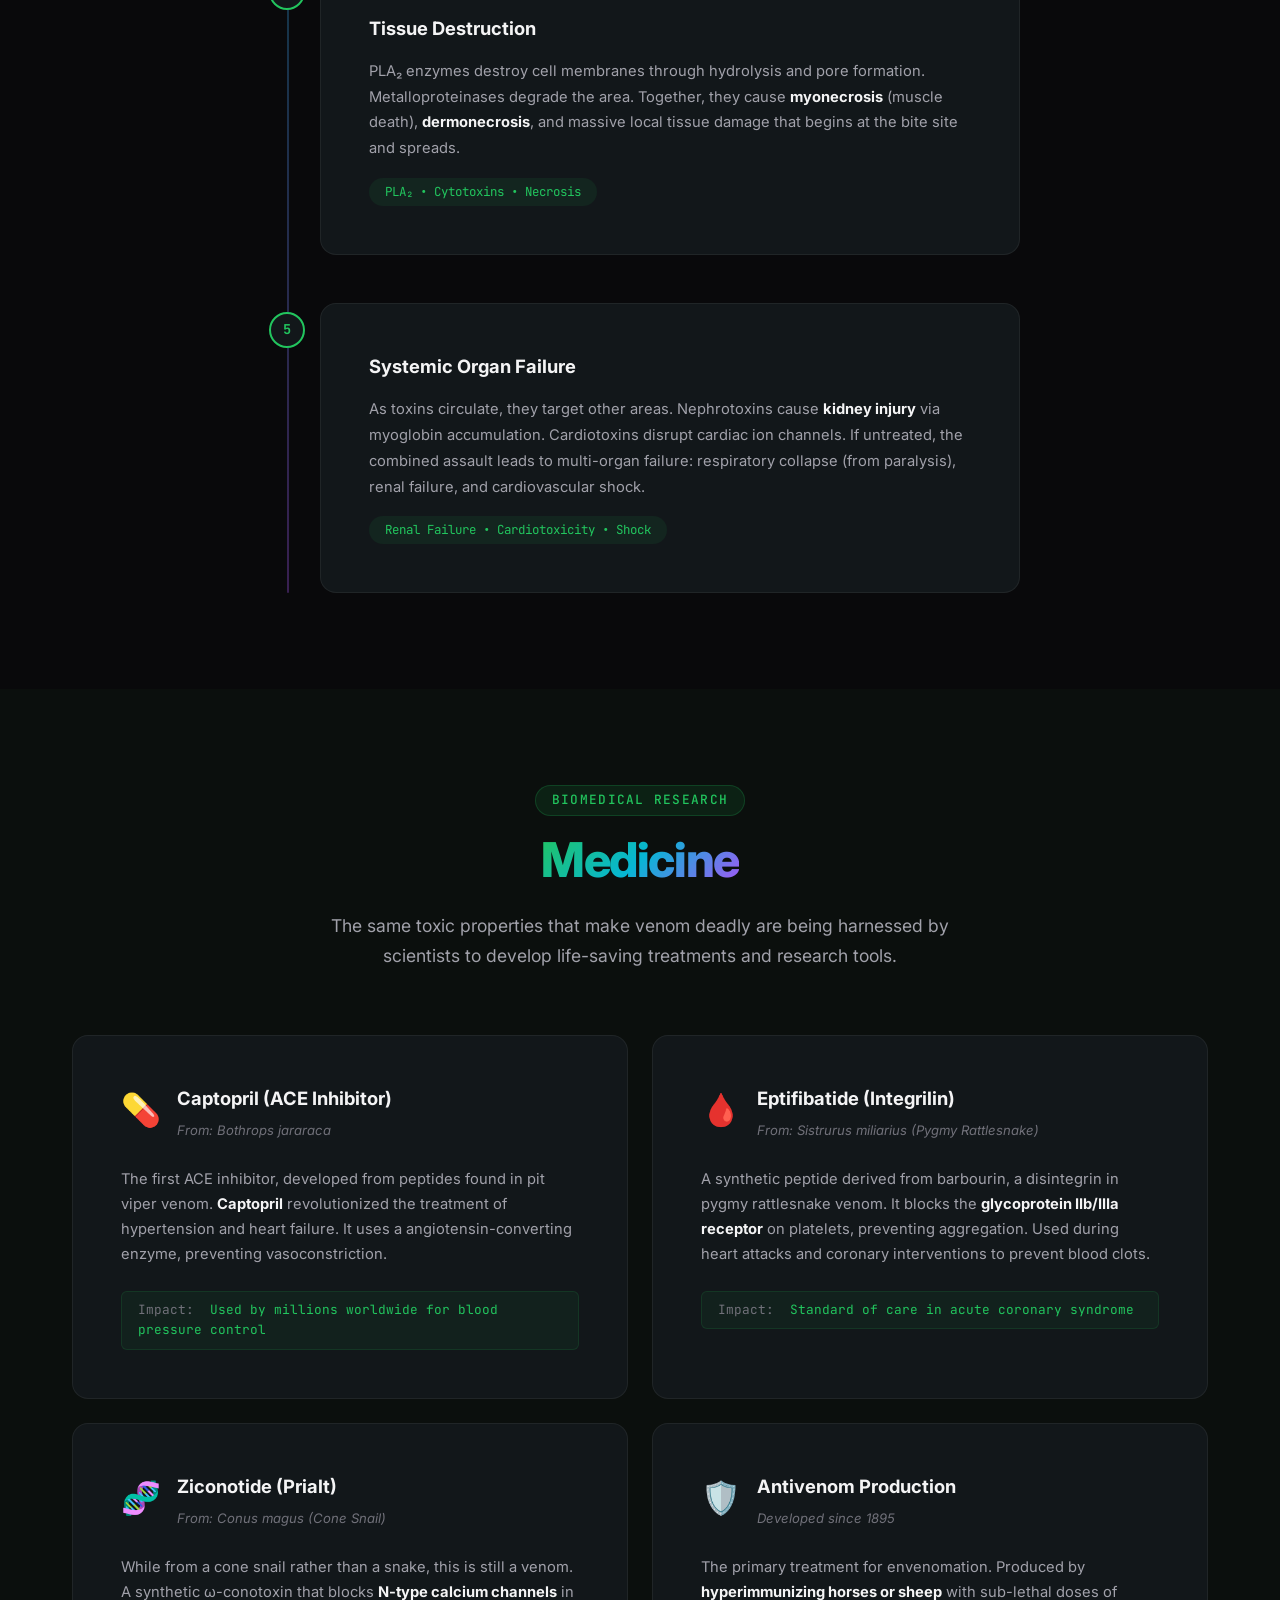
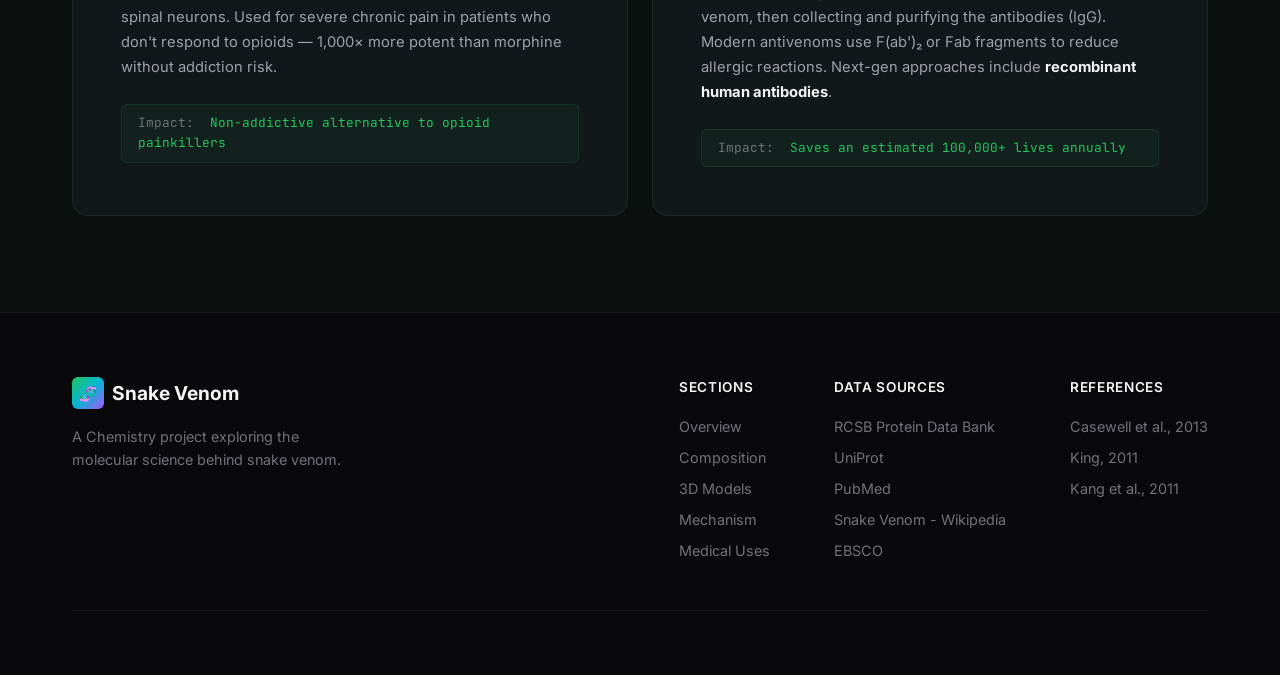
==== commit aae93ef7: "Update heading from 'A Biochemical Cocktail' to 'A Complex Compound'" ====
--- a/index.html
+++ b/index.html
@@ -100,7 +100,7 @@
       <div class="overview__grid">
         <div class="overview__card overview__card--main" id="overview-card-main">
           <div class="overview__card-icon">🧪</div>
-          <h3>A Biochemical Cocktail</h3>
+          <h3>A Complex Compound</h3>
           <p>Venom is not a single substance: it's a complex mixture containing <strong>20 to over 100 distinct proteins and peptides</strong>. These molecules work together: some paralyze nerve signaling, others destroy cell membranes or prevent blood from clotting. The exact composition varies dramatically between species, populations, and even individual snakes, making each venom a unique compound shaped by millions of years of natural selection.</p>
         </div>
         <div class="overview__card" id="overview-card-1">
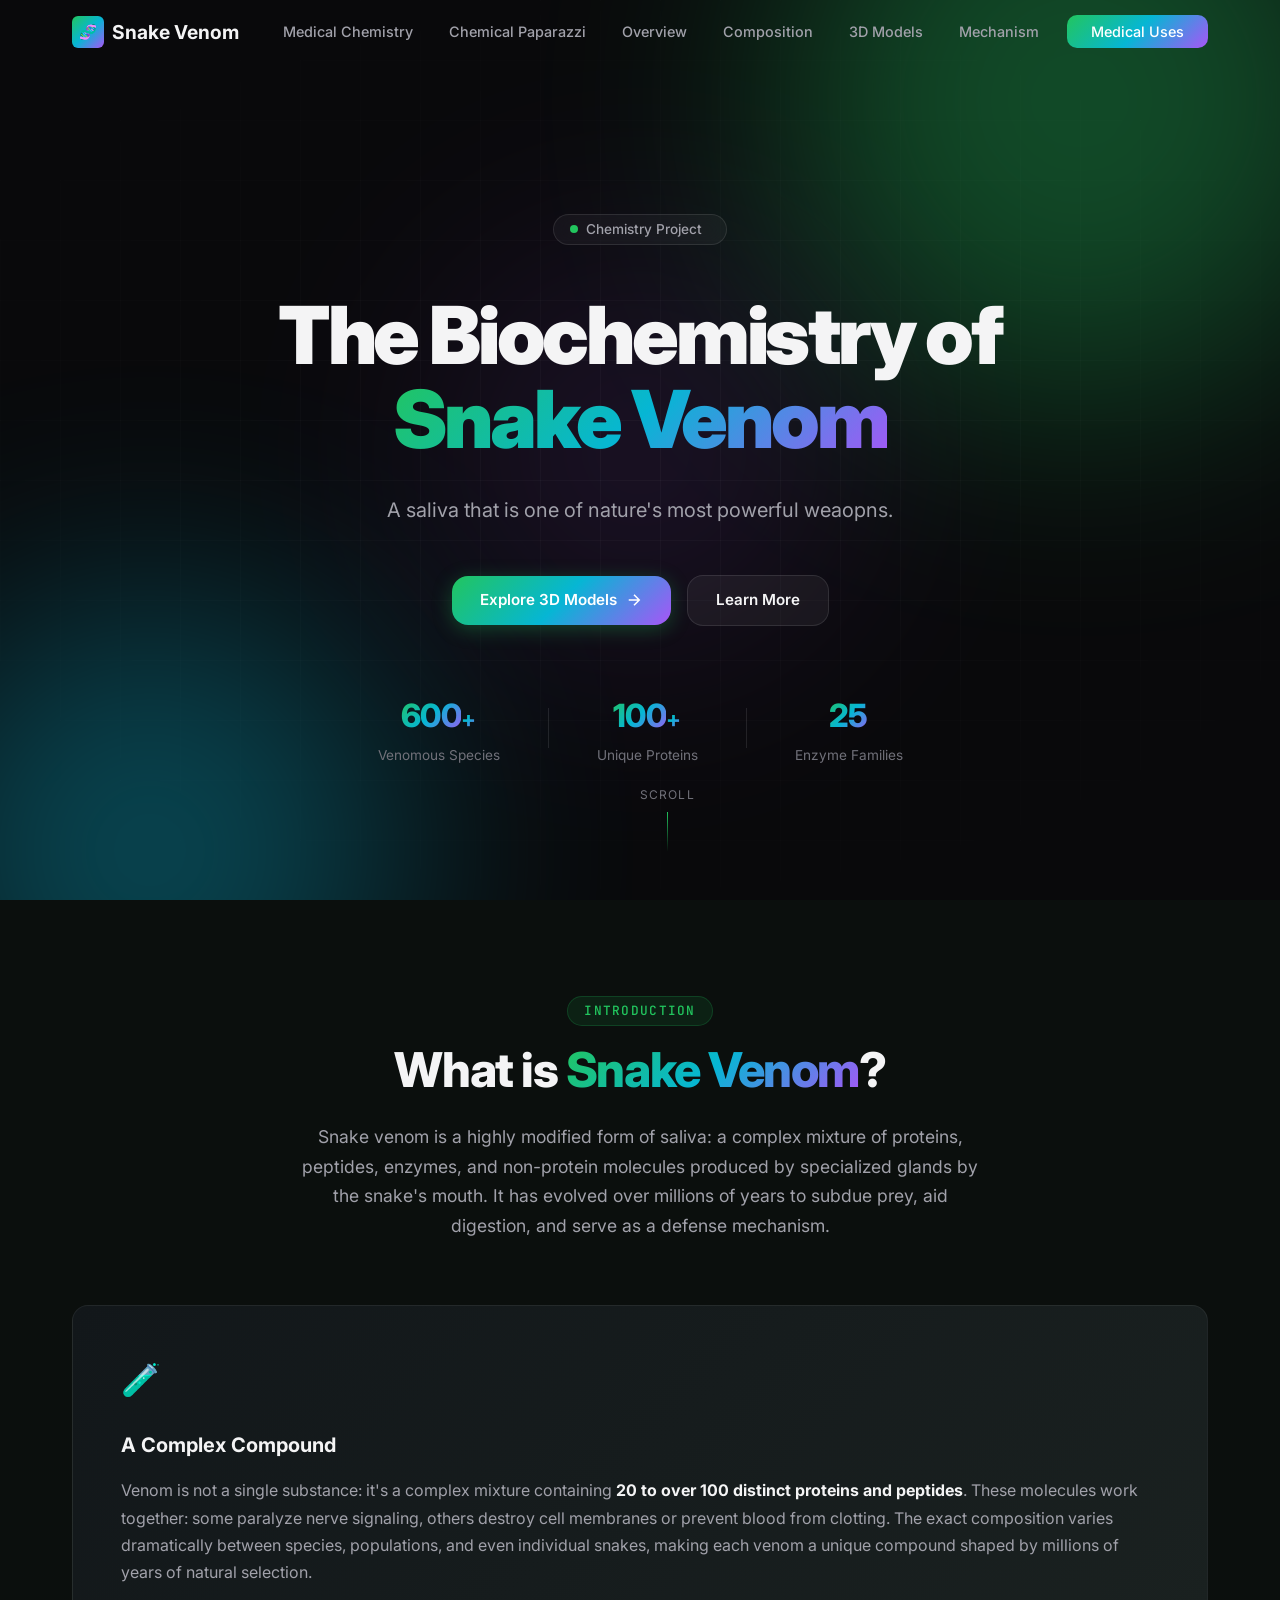
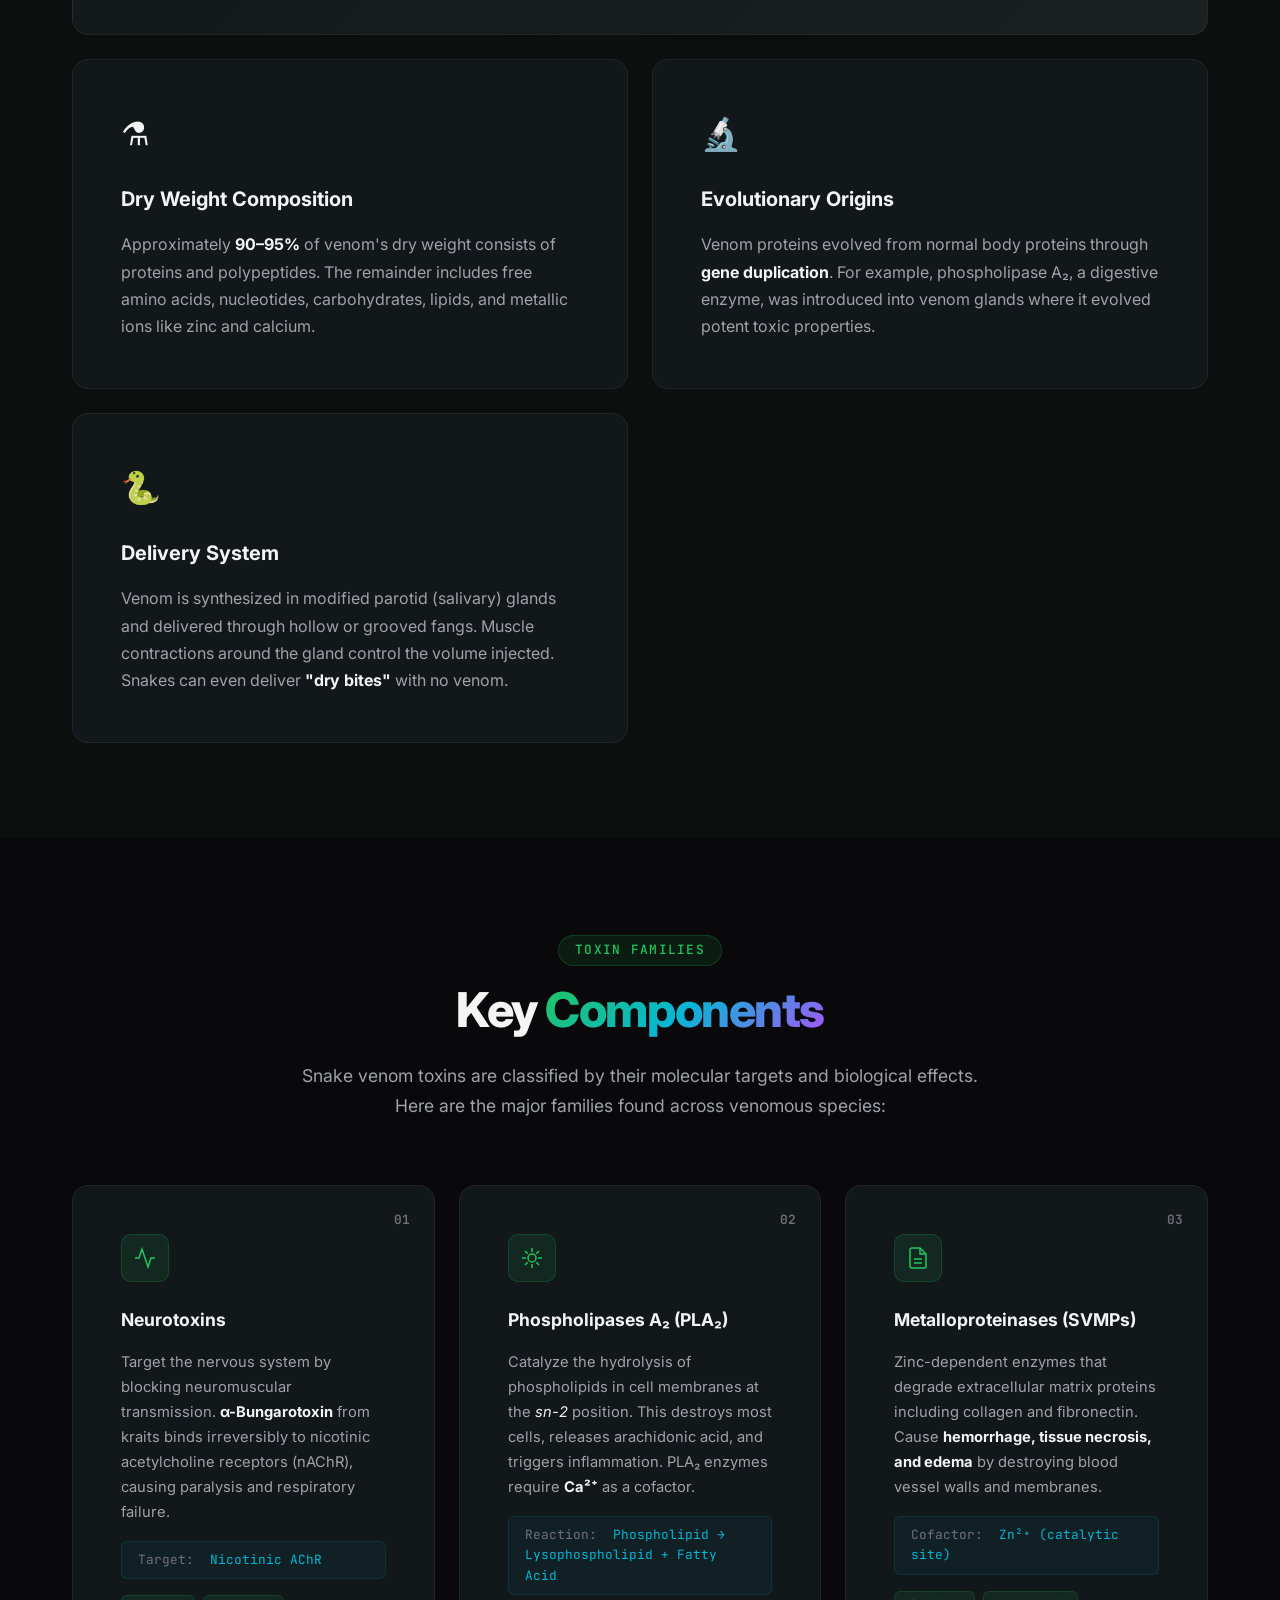
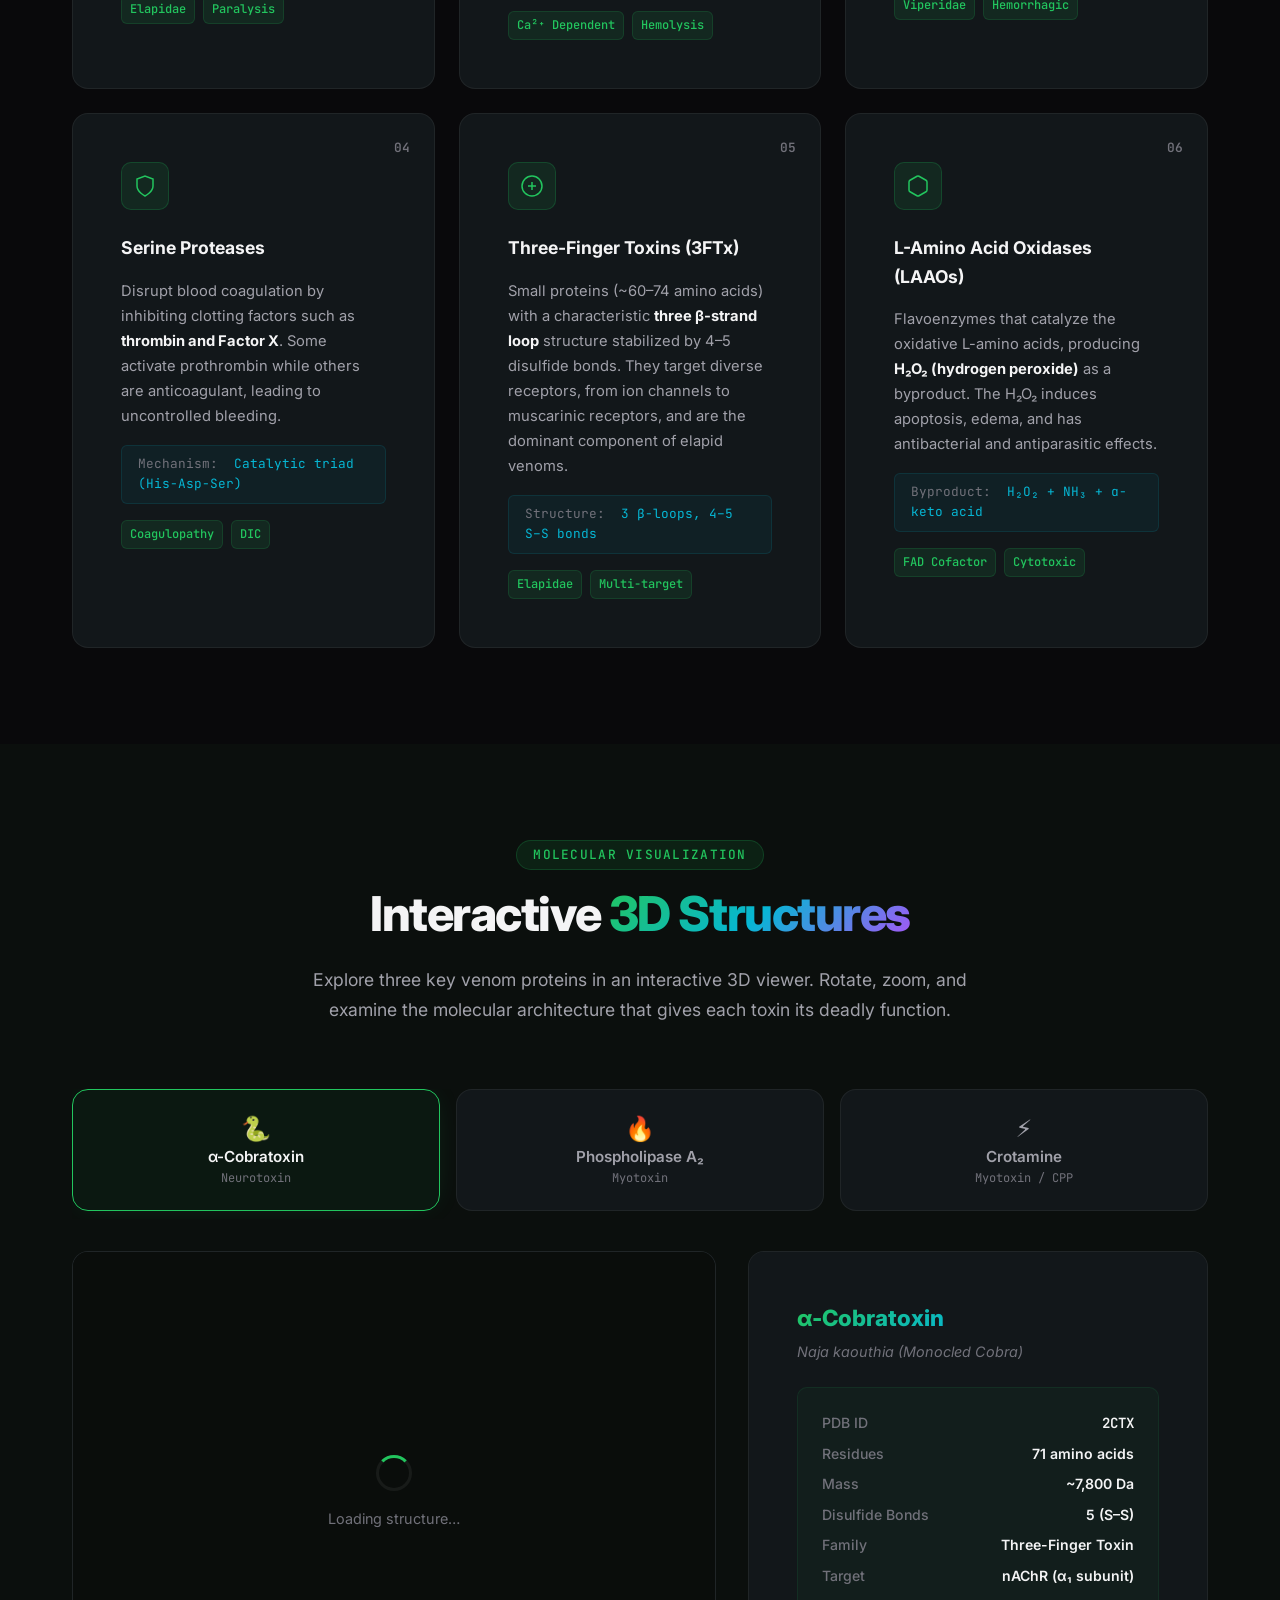
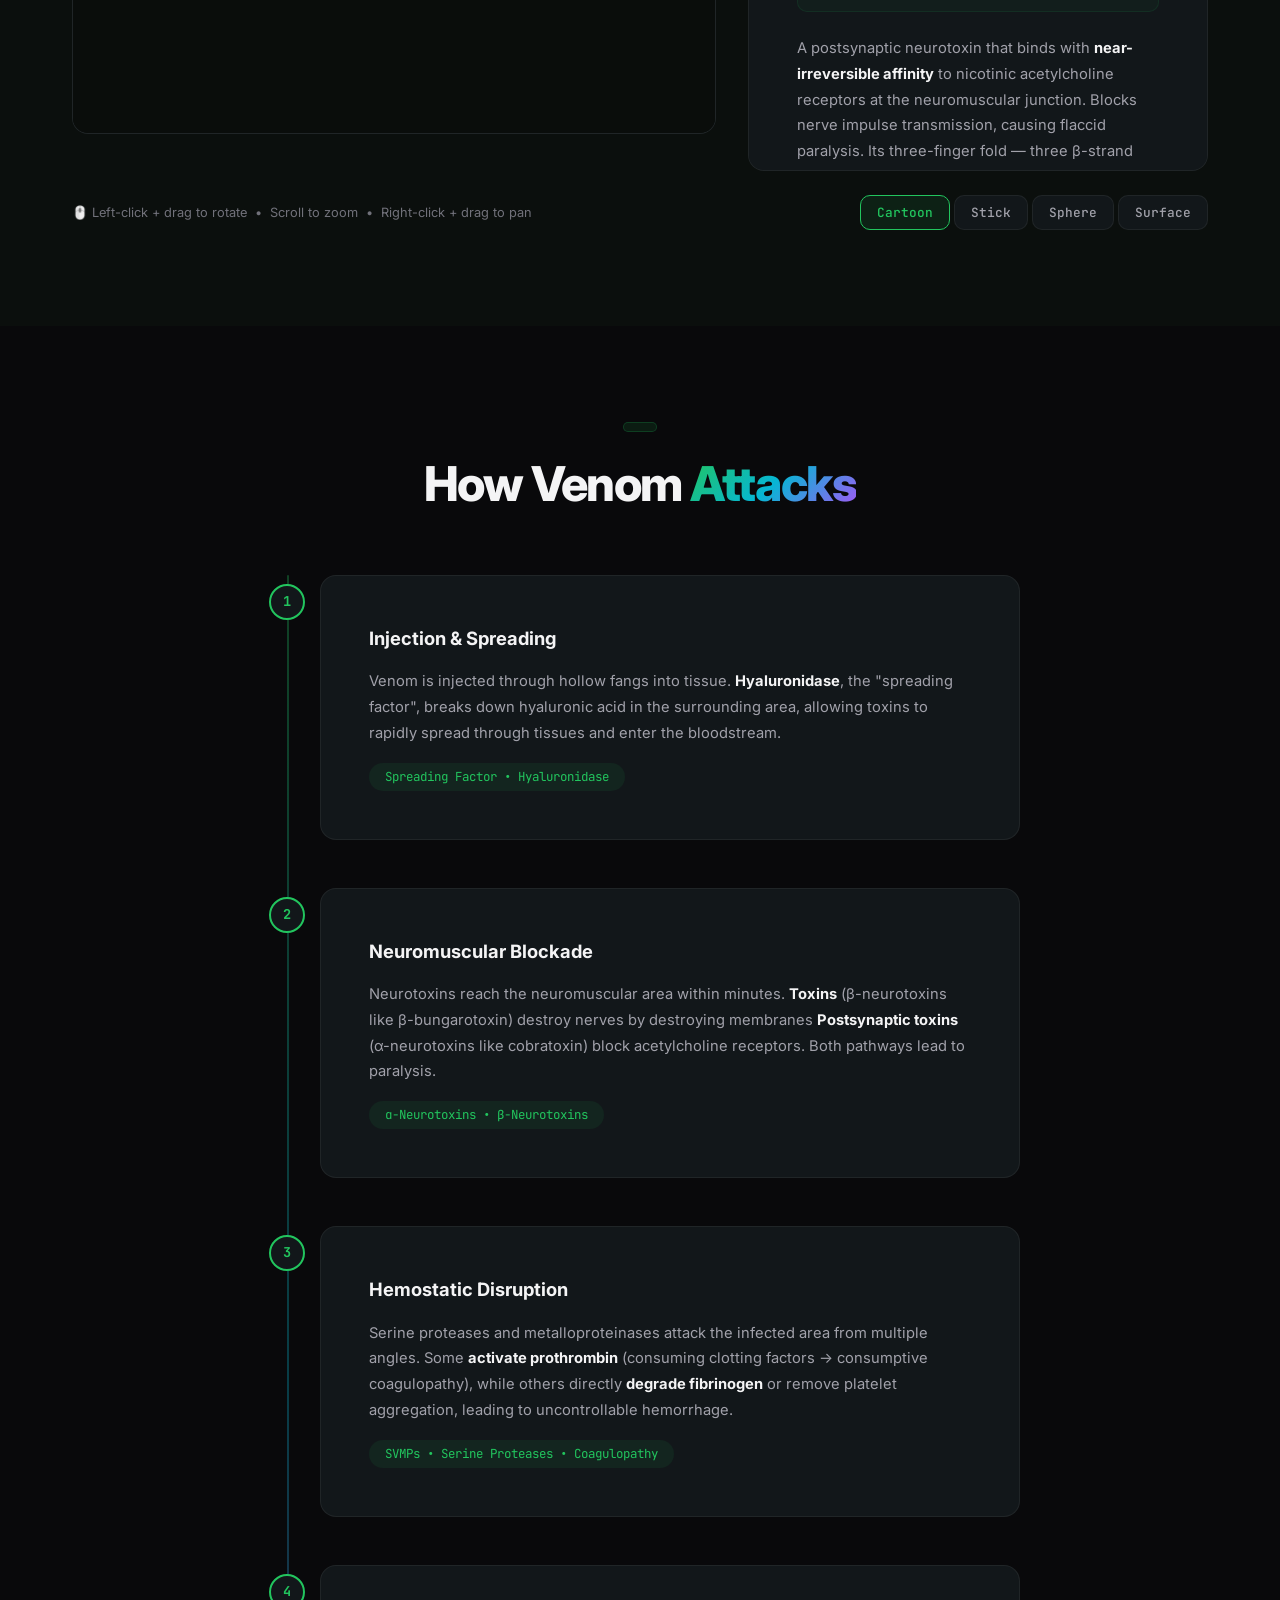
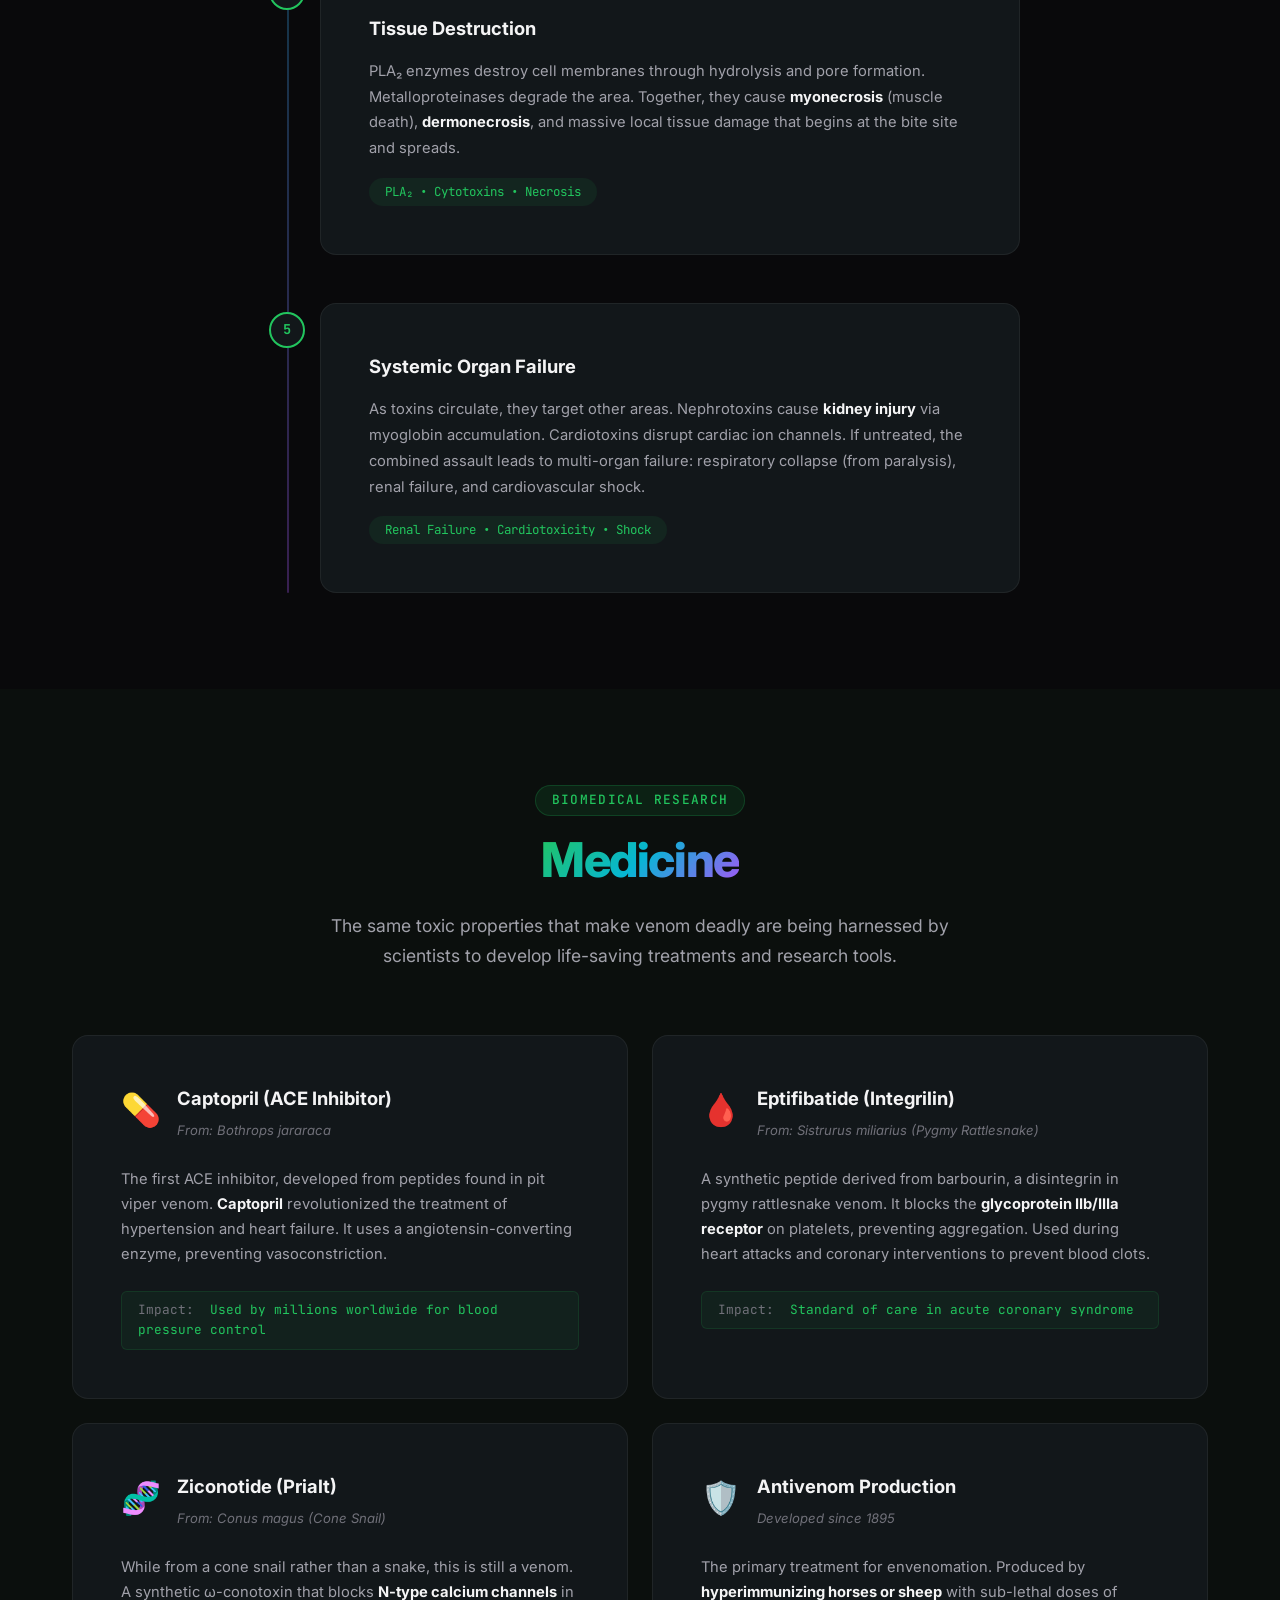
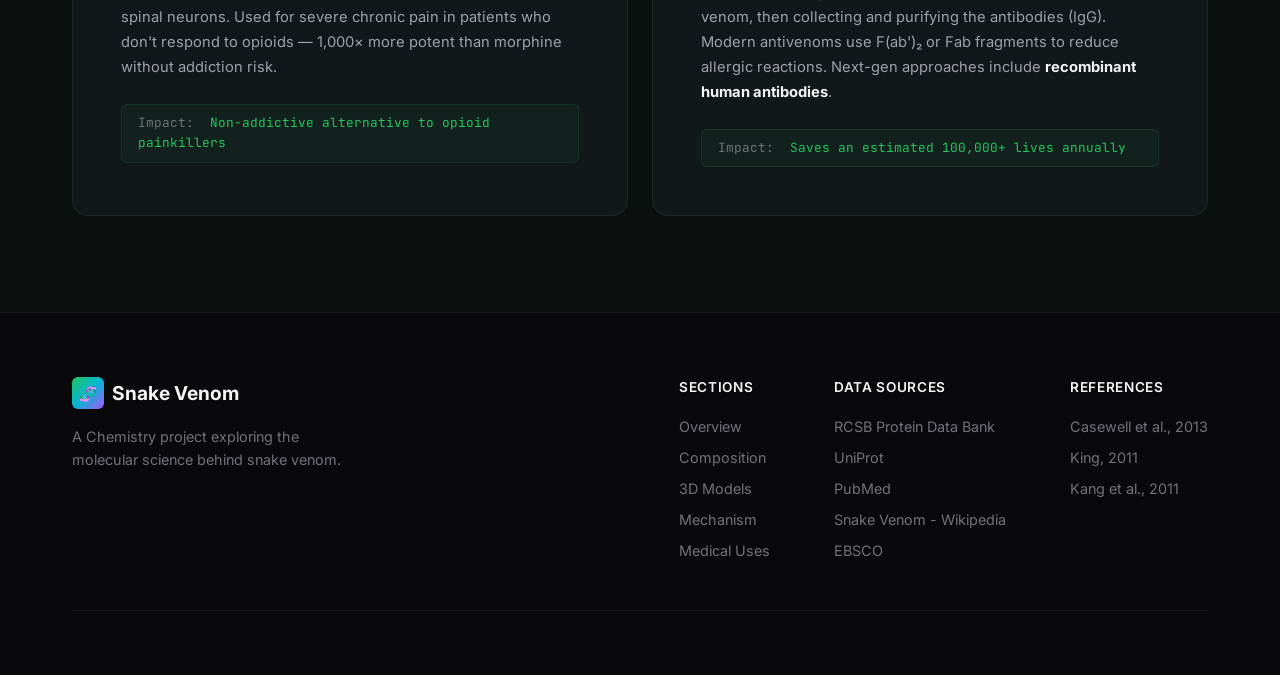
==== commit 5b29baf9: "Add line break before scroll instruction" ====
--- a/index.html
+++ b/index.html
@@ -82,6 +82,7 @@
       </div>
     </div>
     <div class="hero__scroll" id="hero-scroll">
+      <br>
       <span>Scroll</span>
       <div class="hero__scroll-line"></div>
     </div>
